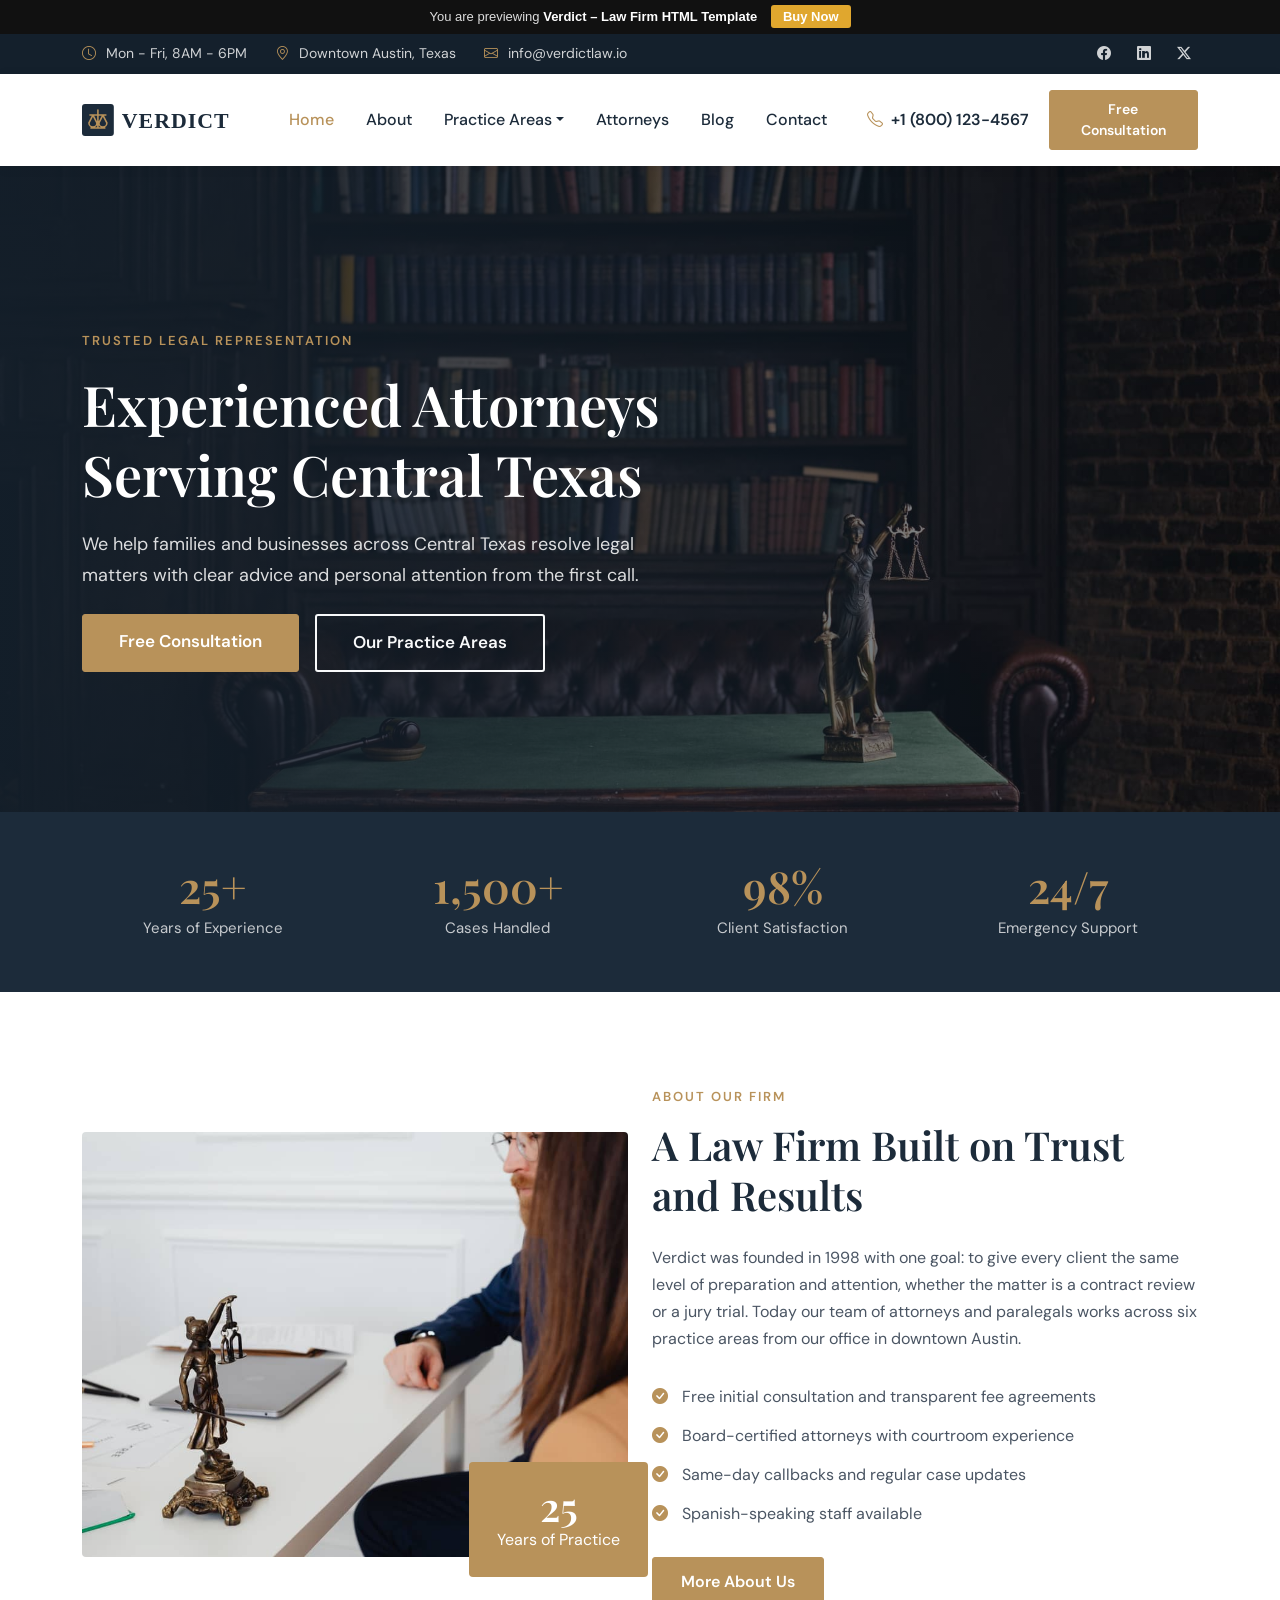
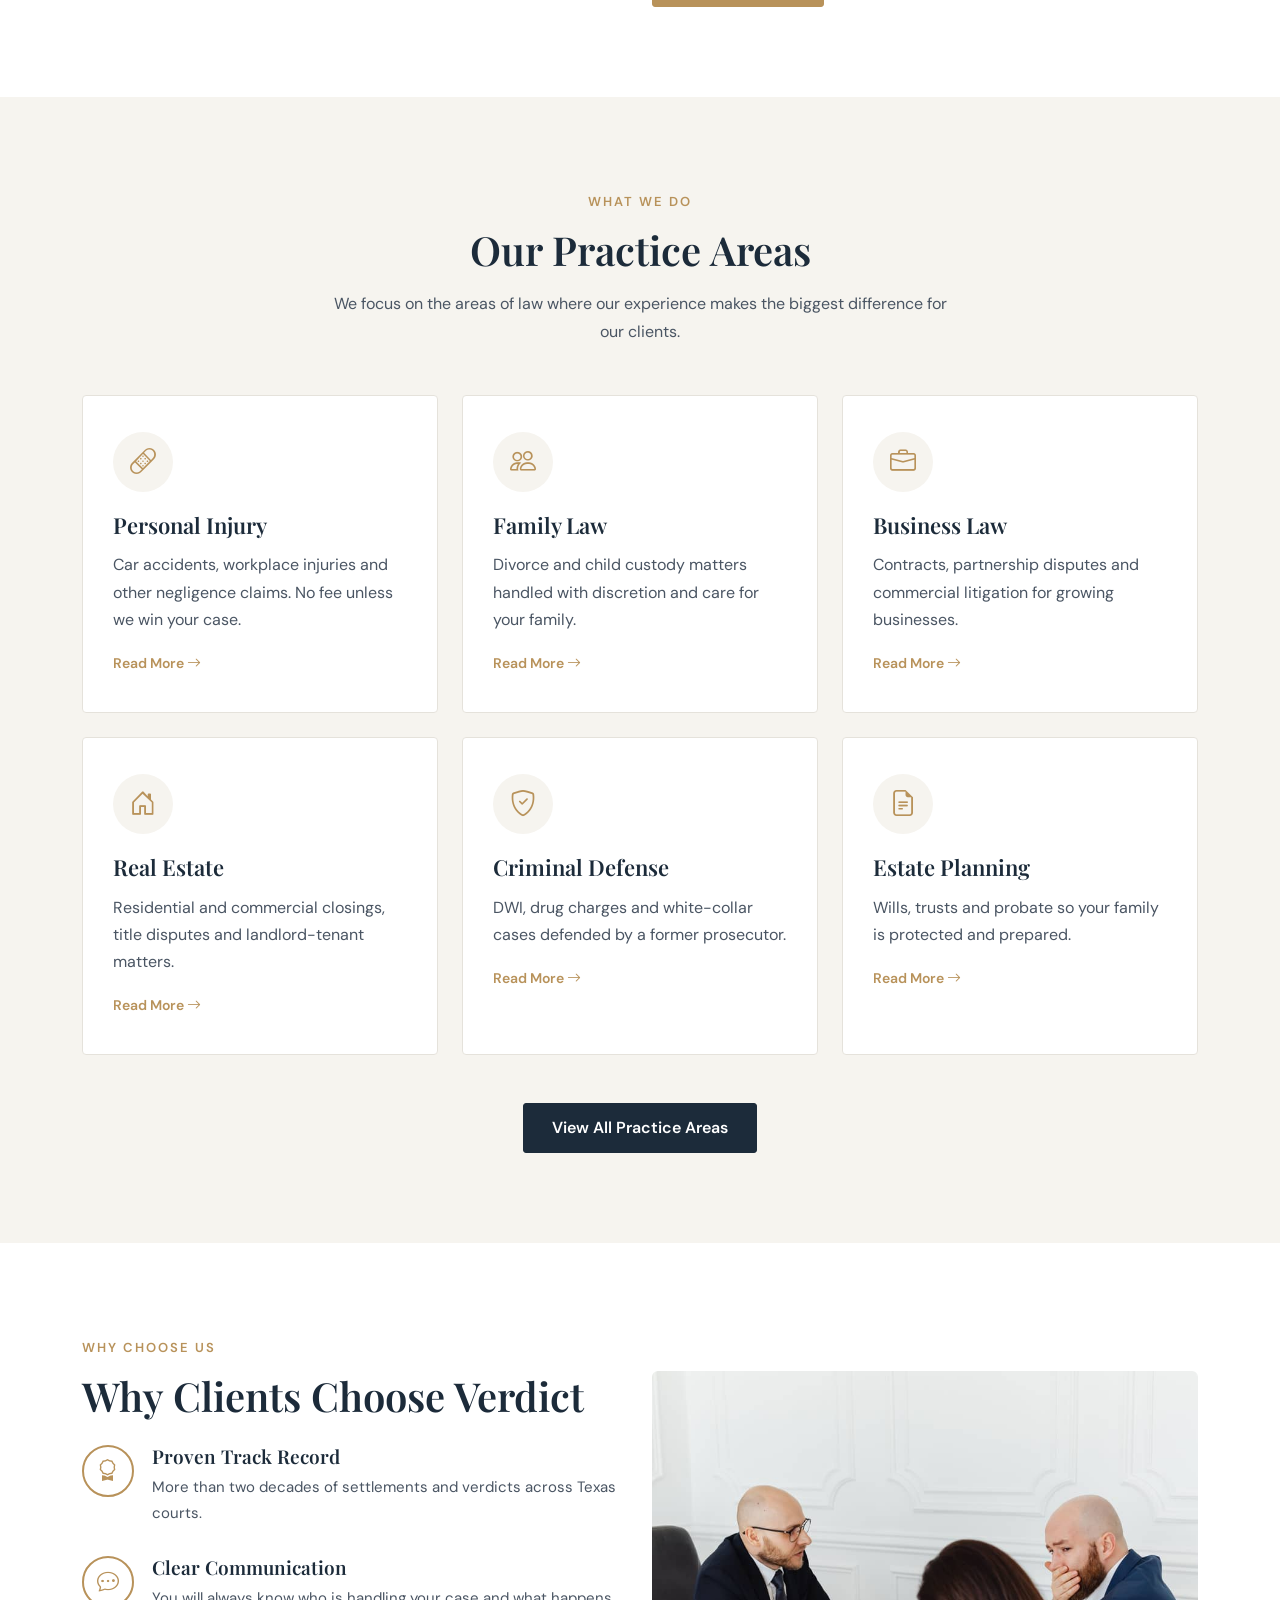
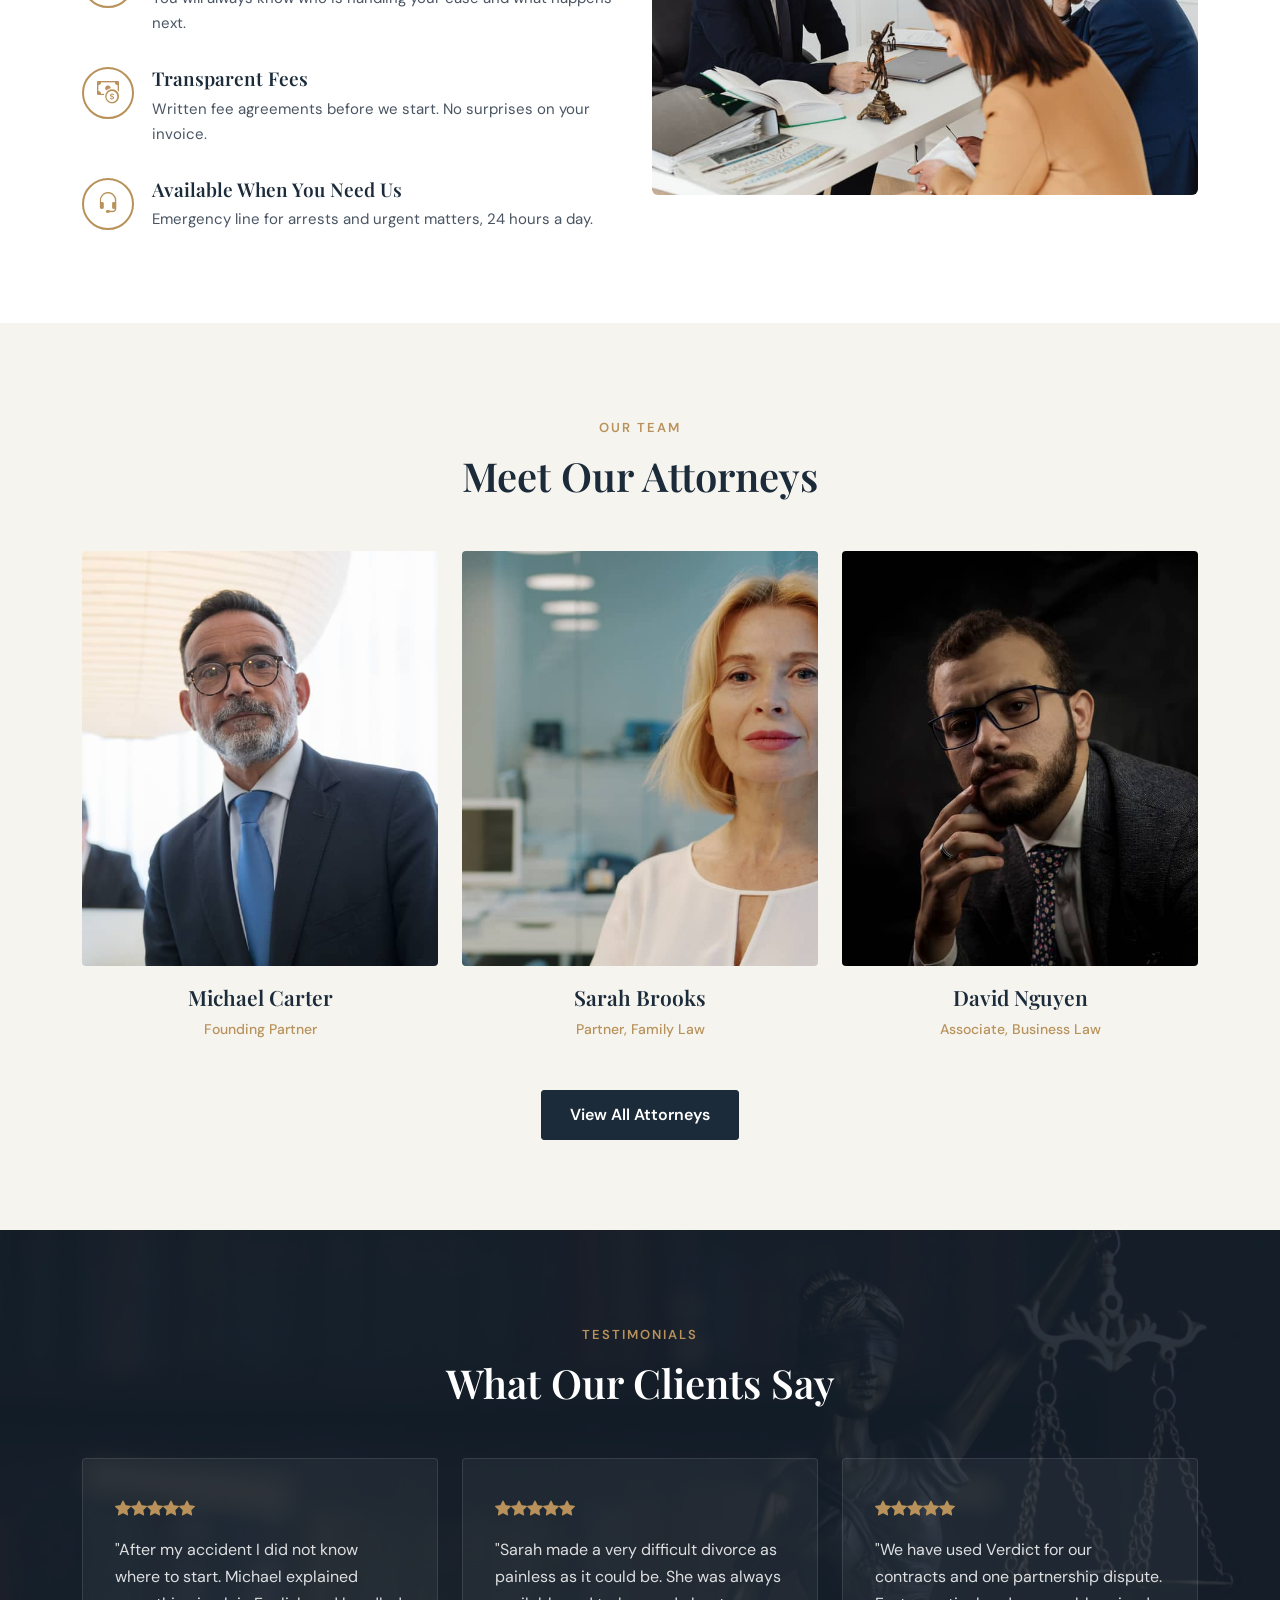
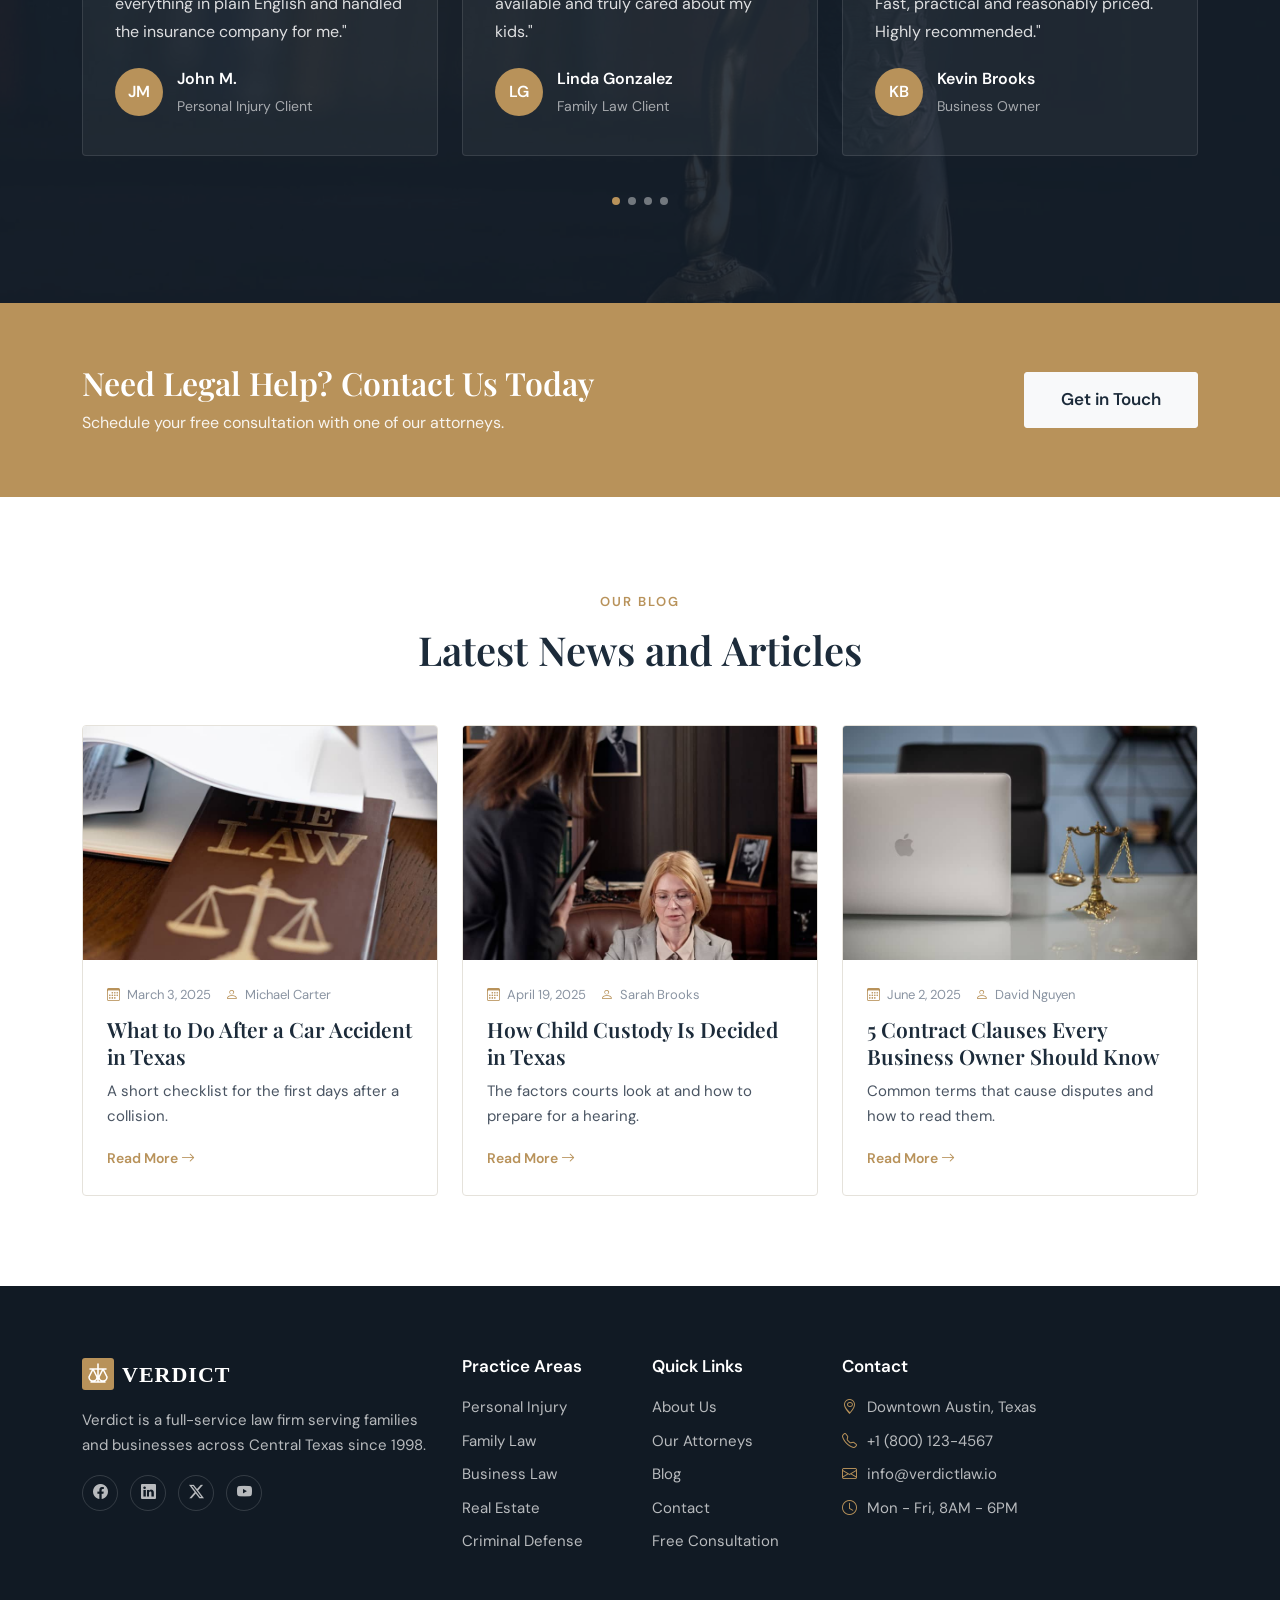
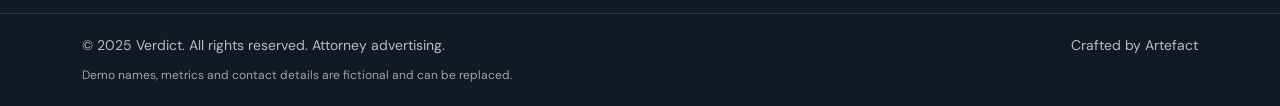
==== index.html @ 524113ae "vendor name in footer" ====
<!DOCTYPE html>
<html lang="en">
<head>
  <meta charset="utf-8">
  <meta name="viewport" content="width=device-width, initial-scale=1">
  <title>Verdict - Law Firm HTML Template</title>
  <meta name="description" content="Verdict is a responsive Bootstrap 5 HTML template for law firms, attorneys and legal consultants.">
  <meta name="author" content="Artefact">
  <meta property="og:title" content="Verdict - Law Firm HTML Template">
  <meta property="og:description" content="Verdict is a responsive Bootstrap 5 HTML template for law firms, attorneys and legal consultants.">
  <meta property="og:type" content="website">
  <meta property="og:image" content="assets/img/og-image.jpg">
  <link rel="icon" href="assets/img/favicon.png" type="image/png">
  <link rel="preload" as="image" href="assets/img/hero_pexels-photo-6077091.jpg">
  <!-- Vendor CSS -->
  <link rel="stylesheet" href="assets/vendors/bootstrap/css/bootstrap.min.css">
  <link rel="stylesheet" href="assets/vendors/bootstrap-icons/bootstrap-icons.min.css">
  <link rel="stylesheet" href="assets/vendors/aos/aos.css">
  <link rel="stylesheet" href="assets/vendors/swiper/swiper-bundle.min.css">

  <!-- Template CSS -->
  <link rel="stylesheet" href="assets/css/style.css">
  <link rel="stylesheet" href="./assets/css/preview-bar.css">
</head>
<body>
  <div class="template-preview-bar">You are previewing <strong>Verdict – Law Firm HTML Template</strong> <a href="https://www.codester.com/RelictTheme/" target="_blank" rel="noopener">Buy Now</a></div>


  <!-- ====== Top Bar ====== -->
  <div class="topbar d-none d-lg-block">
    <div class="container d-flex justify-content-between align-items-center">
      <ul class="list-inline mb-0 topbar-info">
        <li class="list-inline-item"><i class="bi bi-clock"></i> Mon - Fri, 8AM - 6PM</li>
        <li class="list-inline-item"><i class="bi bi-geo-alt"></i> Downtown Austin, Texas</li>
        <li class="list-inline-item"><a href="mailto:info@verdictlaw.io"><i class="bi bi-envelope"></i> info@verdictlaw.io</a></li>
      </ul>
      <ul class="list-inline mb-0 topbar-social">
        <li class="list-inline-item"><a href="https://facebook.com" target="_blank" rel="noopener" title="Facebook"><i class="bi bi-facebook"></i></a></li>
        <li class="list-inline-item"><a href="https://linkedin.com" target="_blank" rel="noopener" title="LinkedIn"><i class="bi bi-linkedin"></i></a></li>
        <li class="list-inline-item"><a href="https://twitter.com" target="_blank" rel="noopener" title="Twitter"><i class="bi bi-twitter-x"></i></a></li>
      </ul>
    </div>
  </div>

  <!-- ====== Header / Navbar ====== -->
  <header class="site-header sticky-top" id="header">
    <nav class="navbar navbar-expand-lg">
      <div class="container">
        <a class="navbar-brand" href="index.html">
          <img src="assets/img/logo.svg" alt="Verdict" width="176" height="36">
        </a>
        <button class="navbar-toggler" type="button" data-bs-toggle="collapse" data-bs-target="#mainNav" aria-controls="mainNav" aria-expanded="false" aria-label="Toggle navigation">
          <span class="navbar-toggler-icon"></span>
        </button>
        <div class="collapse navbar-collapse" id="mainNav">
          <ul class="navbar-nav ms-auto mb-2 mb-lg-0">
            <li class="nav-item"><a class="nav-link active" href="index.html">Home</a></li>
            <li class="nav-item"><a class="nav-link" href="about.html">About</a></li>
            <li class="nav-item dropdown">
              <a class="nav-link dropdown-toggle" href="practice-areas.html" role="button" data-bs-toggle="dropdown" aria-expanded="false">Practice Areas</a>
              <ul class="dropdown-menu">
                <li><a class="dropdown-item" href="practice-areas.html">All Practice Areas</a></li>
                <li><hr class="dropdown-divider"></li>
                <li><a class="dropdown-item" href="practice-single.html">Personal Injury</a></li>
                <li><a class="dropdown-item" href="practice-single.html">Family Law</a></li>
                <li><a class="dropdown-item" href="practice-single.html">Business Law</a></li>
                <li><a class="dropdown-item" href="practice-single.html">Real Estate</a></li>
                <li><a class="dropdown-item" href="practice-single.html">Criminal Defense</a></li>
                <li><a class="dropdown-item" href="practice-single.html">Estate Planning</a></li>
              </ul>
            </li>
            <li class="nav-item"><a class="nav-link" href="attorneys.html">Attorneys</a></li>
            <li class="nav-item"><a class="nav-link" href="blog.html">Blog</a></li>
            <li class="nav-item"><a class="nav-link" href="contact.html">Contact</a></li>
          </ul>
          <div class="header-cta ms-lg-4">
            <a href="tel:+18001234567" class="header-phone"><i class="bi bi-telephone"></i> +1 (800) 123-4567</a>
            <a href="contact.html" class="btn btn-primary btn-sm">Free Consultation</a>
          </div>
        </div>
      </div>
    </nav>
  </header>


  <!-- ====== Hero Section ====== -->
  <section class="hero">
    <img src="assets/img/hero_pexels-photo-6077091.jpg" alt="" class="hero-bg" width="1920" height="1080" fetchpriority="high">
    <div class="container">
      <div class="row">
        <div class="col-lg-8">
          <span class="subtitle">Trusted Legal Representation</span>
          <h1>Experienced Attorneys Serving Central Texas</h1>
          <p>We help families and businesses across Central Texas resolve legal matters with clear advice and personal attention from the first call.</p>
          <div class="d-flex flex-wrap gap-3 mt-4">
            <a href="contact.html" class="btn btn-primary btn-lg">Free Consultation</a>
            <a href="practice-areas.html" class="btn btn-outline-light btn-lg">Our Practice Areas</a>
          </div>
        </div>
      </div>
    </div>
  </section>

  <!-- ====== Stats Section ====== -->
  <section class="stats">
    <div class="container">
      <div class="row gy-4">
        <div class="col-6 col-md-3">
          <div class="stat-item">
            <div class="stat-number" data-counter="25" data-suffix="+">25+</div>
            <div class="stat-label">Years of Experience</div>
          </div>
        </div>
        <div class="col-6 col-md-3">
          <div class="stat-item">
            <div class="stat-number" data-counter="1500" data-suffix="+">1,500+</div>
            <div class="stat-label">Cases Handled</div>
          </div>
        </div>
        <div class="col-6 col-md-3">
          <div class="stat-item">
            <div class="stat-number" data-counter="98" data-suffix="%">98%</div>
            <div class="stat-label">Client Satisfaction</div>
          </div>
        </div>
        <div class="col-6 col-md-3">
          <div class="stat-item">
            <div class="stat-number">24/7</div>
            <div class="stat-label">Emergency Support</div>
          </div>
        </div>
      </div>
    </div>
  </section>

  <!-- ====== About Section ====== -->
  <section class="about">
    <div class="container">
      <div class="row align-items-center gy-5">
        <div class="col-lg-6" data-aos="fade-right">
          <div class="about-img">
            <img src="assets/img/about_pexels-photo-7876314.jpg" alt="Our office" width="900" height="700" loading="lazy">
            <div class="experience-box">
              <strong>25</strong>
              Years of Practice
            </div>
          </div>
        </div>
        <div class="col-lg-6" data-aos="fade-left">
          <div class="section-title text-start mb-4">
            <span class="subtitle">About Our Firm</span>
            <h2>A Law Firm Built on Trust and Results</h2>
          </div>
          <p>Verdict was founded in 1998 with one goal: to give every client the same level of preparation and attention, whether the matter is a contract review or a jury trial. Today our team of attorneys and paralegals works across six practice areas from our office in downtown Austin.</p>
          <ul class="about-list">
            <li>Free initial consultation and transparent fee agreements</li>
            <li>Board-certified attorneys with courtroom experience</li>
            <li>Same-day callbacks and regular case updates</li>
            <li>Spanish-speaking staff available</li>
          </ul>
          <a href="about.html" class="btn btn-primary">More About Us</a>
        </div>
      </div>
    </div>
  </section>

  <!-- ====== Practice Areas Section ====== -->
  <section class="practice-areas bg-light">
    <div class="container">
      <div class="section-title text-center" data-aos="fade-up">
        <span class="subtitle">What We Do</span>
        <h2>Our Practice Areas</h2>
        <p>We focus on the areas of law where our experience makes the biggest difference for our clients.</p>
      </div>
      <div class="row gy-4">
        <div class="col-lg-4 col-md-6" data-aos="fade-up">
          <div class="practice-card">
            <div class="icon"><i class="bi bi-bandaid"></i></div>
            <h3><a href="practice-single.html">Personal Injury</a></h3>
            <p>Car accidents, workplace injuries and other negligence claims. No fee unless we win your case.</p>
            <a href="practice-single.html" class="read-more">Read More <i class="bi bi-arrow-right"></i></a>
          </div>
        </div>
        <div class="col-lg-4 col-md-6" data-aos="fade-up" data-aos-delay="100">
          <div class="practice-card">
            <div class="icon"><i class="bi bi-people"></i></div>
            <h3><a href="practice-single.html">Family Law</a></h3>
            <p>Divorce and child custody matters handled with discretion and care for your family.</p>
            <a href="practice-single.html" class="read-more">Read More <i class="bi bi-arrow-right"></i></a>
          </div>
        </div>
        <div class="col-lg-4 col-md-6" data-aos="fade-up" data-aos-delay="200">
          <div class="practice-card">
            <div class="icon"><i class="bi bi-briefcase"></i></div>
            <h3><a href="practice-single.html">Business Law</a></h3>
            <p>Contracts, partnership disputes and commercial litigation for growing businesses.</p>
            <a href="practice-single.html" class="read-more">Read More <i class="bi bi-arrow-right"></i></a>
          </div>
        </div>
        <div class="col-lg-4 col-md-6" data-aos="fade-up">
          <div class="practice-card">
            <div class="icon"><i class="bi bi-house-door"></i></div>
            <h3><a href="practice-single.html">Real Estate</a></h3>
            <p>Residential and commercial closings, title disputes and landlord-tenant matters.</p>
            <a href="practice-single.html" class="read-more">Read More <i class="bi bi-arrow-right"></i></a>
          </div>
        </div>
        <div class="col-lg-4 col-md-6" data-aos="fade-up" data-aos-delay="100">
          <div class="practice-card">
            <div class="icon"><i class="bi bi-shield-check"></i></div>
            <h3><a href="practice-single.html">Criminal Defense</a></h3>
            <p>DWI, drug charges and white-collar cases defended by a former prosecutor.</p>
            <a href="practice-single.html" class="read-more">Read More <i class="bi bi-arrow-right"></i></a>
          </div>
        </div>
        <div class="col-lg-4 col-md-6" data-aos="fade-up" data-aos-delay="200">
          <div class="practice-card">
            <div class="icon"><i class="bi bi-file-earmark-text"></i></div>
            <h3><a href="practice-single.html">Estate Planning</a></h3>
            <p>Wills, trusts and probate so your family is protected and prepared.</p>
            <a href="practice-single.html" class="read-more">Read More <i class="bi bi-arrow-right"></i></a>
          </div>
        </div>
      </div>
      <div class="text-center mt-5">
        <a href="practice-areas.html" class="btn btn-dark">View All Practice Areas</a>
      </div>
    </div>
  </section>

  <!-- ====== Why Choose Us Section ====== -->
  <section class="why-us">
    <div class="container">
      <div class="row align-items-center gy-5">
        <div class="col-lg-6" data-aos="fade-right">
          <div class="section-title text-start mb-4">
            <span class="subtitle">Why Choose Us</span>
            <h2>Why Clients Choose Verdict</h2>
          </div>
          <div class="feature-item">
            <div class="icon"><i class="bi bi-award"></i></div>
            <div>
              <h3>Proven Track Record</h3>
              <p>More than two decades of settlements and verdicts across Texas courts.</p>
            </div>
          </div>
          <div class="feature-item">
            <div class="icon"><i class="bi bi-chat-dots"></i></div>
            <div>
              <h3>Clear Communication</h3>
              <p>You will always know who is handling your case and what happens next.</p>
            </div>
          </div>
          <div class="feature-item">
            <div class="icon"><i class="bi bi-cash-coin"></i></div>
            <div>
              <h3>Transparent Fees</h3>
              <p>Written fee agreements before we start. No surprises on your invoice.</p>
            </div>
          </div>
          <div class="feature-item mb-0">
            <div class="icon"><i class="bi bi-headset"></i></div>
            <div>
              <h3>Available When You Need Us</h3>
              <p>Emergency line for arrests and urgent matters, 24 hours a day.</p>
            </div>
          </div>
        </div>
        <div class="col-lg-6" data-aos="fade-left">
          <img src="assets/img/why-us_pexels-photo-7876150.jpg" alt="Meeting with a client" class="rounded" width="900" height="700" loading="lazy">
        </div>
      </div>
    </div>
  </section>

  <!-- ====== Attorneys Section ====== -->
  <section class="attorneys bg-light">
    <div class="container">
      <div class="section-title text-center" data-aos="fade-up">
        <span class="subtitle">Our Team</span>
        <h2>Meet Our Attorneys</h2>
      </div>
      <div class="row gy-4">
        <div class="col-lg-4 col-md-6" data-aos="fade-up">
          <div class="team-card">
            <div class="team-img">
              <a href="attorney-single.html"><img src="assets/img/team-1_pexels-photo-8428101.jpg" alt="Michael Carter" width="600" height="700" loading="lazy"></a>
              <div class="team-social">
                <a href="https://linkedin.com" target="_blank" rel="noopener" title="LinkedIn"><i class="bi bi-linkedin"></i></a>
                <a href="mailto:info@verdictlaw.io" title="Email"><i class="bi bi-envelope"></i></a>
              </div>
            </div>
            <h3><a href="attorney-single.html">Michael Carter</a></h3>
            <span>Founding Partner</span>
          </div>
        </div>
        <div class="col-lg-4 col-md-6" data-aos="fade-up" data-aos-delay="100">
          <div class="team-card">
            <div class="team-img">
              <a href="attorney-single.html"><img src="assets/img/team-2_pexels-photo-39204882.jpg" alt="Sarah Brooks" width="600" height="700" loading="lazy"></a>
              <div class="team-social">
                <a href="https://linkedin.com" target="_blank" rel="noopener" title="LinkedIn"><i class="bi bi-linkedin"></i></a>
                <a href="mailto:info@verdictlaw.io" title="Email"><i class="bi bi-envelope"></i></a>
              </div>
            </div>
            <h3><a href="attorney-single.html">Sarah Brooks</a></h3>
            <span>Partner, Family Law</span>
          </div>
        </div>
        <div class="col-lg-4 col-md-6" data-aos="fade-up" data-aos-delay="200">
          <div class="team-card">
            <div class="team-img">
              <a href="attorney-single.html"><img src="assets/img/team-3_pexels-photo-10657877.jpg" alt="David Nguyen" width="600" height="700" loading="lazy"></a>
              <div class="team-social">
                <a href="https://linkedin.com" target="_blank" rel="noopener" title="LinkedIn"><i class="bi bi-linkedin"></i></a>
                <a href="mailto:info@verdictlaw.io" title="Email"><i class="bi bi-envelope"></i></a>
              </div>
            </div>
            <h3><a href="attorney-single.html">David Nguyen</a></h3>
            <span>Associate, Business Law</span>
          </div>
        </div>
      </div>
      <div class="text-center mt-5">
        <a href="attorneys.html" class="btn btn-dark">View All Attorneys</a>
      </div>
    </div>
  </section>

  <!-- ====== Testimonials Section ====== -->
  <section class="testimonials">
    <div class="container">
      <div class="section-title text-center" data-aos="fade-up">
        <span class="subtitle">Testimonials</span>
        <h2>What Our Clients Say</h2>
      </div>
      <div class="swiper testimonials-slider" data-aos="fade-up">
        <div class="swiper-wrapper">
          <div class="swiper-slide">
            <div class="testimonial-item">
              <div class="stars"><i class="bi bi-star-fill"></i><i class="bi bi-star-fill"></i><i class="bi bi-star-fill"></i><i class="bi bi-star-fill"></i><i class="bi bi-star-fill"></i></div>
              <p>"After my accident I did not know where to start. Michael explained everything in plain English and handled the insurance company for me."</p>
              <div class="author">
                <div class="avatar">JM</div>
                <div><strong>John M.</strong><small>Personal Injury Client</small></div>
              </div>
            </div>
          </div>
          <div class="swiper-slide">
            <div class="testimonial-item">
              <div class="stars"><i class="bi bi-star-fill"></i><i class="bi bi-star-fill"></i><i class="bi bi-star-fill"></i><i class="bi bi-star-fill"></i><i class="bi bi-star-fill"></i></div>
              <p>"Sarah made a very difficult divorce as painless as it could be. She was always available and truly cared about my kids."</p>
              <div class="author">
                <div class="avatar">LG</div>
                <div><strong>Linda Gonzalez</strong><small>Family Law Client</small></div>
              </div>
            </div>
          </div>
          <div class="swiper-slide">
            <div class="testimonial-item">
              <div class="stars"><i class="bi bi-star-fill"></i><i class="bi bi-star-fill"></i><i class="bi bi-star-fill"></i><i class="bi bi-star-fill"></i><i class="bi bi-star-fill"></i></div>
              <p>"We have used Verdict for our contracts and one partnership dispute. Fast, practical and reasonably priced. Highly recommended."</p>
              <div class="author">
                <div class="avatar">KB</div>
                <div><strong>Kevin Brooks</strong><small>Business Owner</small></div>
              </div>
            </div>
          </div>
          <div class="swiper-slide">
            <div class="testimonial-item">
              <div class="stars"><i class="bi bi-star-fill"></i><i class="bi bi-star-fill"></i><i class="bi bi-star-fill"></i><i class="bi bi-star-fill"></i><i class="bi bi-star-fill"></i></div>
              <p>"Professional from start to finish. Our will and trust were done in two meetings and they answered all our questions."</p>
              <div class="author">
                <div class="avatar">RM</div>
                <div><strong>Robert and Mary Miller</strong><small>Estate Planning Clients</small></div>
              </div>
            </div>
          </div>
        </div>
        <div class="swiper-pagination"></div>
      </div>
    </div>
  </section>

  <!-- ====== CTA Section ====== -->
  <section class="cta">
    <div class="container">
      <div class="row align-items-center gy-3">
        <div class="col-lg-8" data-aos="fade-right">
          <h2>Need Legal Help? Contact Us Today</h2>
          <p>Schedule your free consultation with one of our attorneys.</p>
        </div>
        <div class="col-lg-4 text-lg-end" data-aos="fade-left">
          <a href="contact.html" class="btn btn-light btn-lg">Get in Touch</a>
        </div>
      </div>
    </div>
  </section>

  <!-- ====== Blog Section ====== -->
  <section class="blog">
    <div class="container">
      <div class="section-title text-center" data-aos="fade-up">
        <span class="subtitle">Our Blog</span>
        <h2>Latest News and Articles</h2>
      </div>
      <div class="row gy-4">
        <div class="col-lg-4 col-md-6" data-aos="fade-up">
          <div class="blog-card">
            <div class="blog-img"><a href="blog-single.html"><img src="assets/img/blog/post-1_pexels-photo-8731036.jpg" alt="Car accident checklist" width="800" height="530" loading="lazy"></a></div>
            <div class="blog-body">
              <div class="blog-meta"><span><i class="bi bi-calendar3"></i> March 3, 2025</span><span><i class="bi bi-person"></i> Michael Carter</span></div>
              <h3><a href="blog-single.html">What to Do After a Car Accident in Texas</a></h3>
              <p>A short checklist for the first days after a collision.</p>
              <a href="blog-single.html" class="read-more">Read More <i class="bi bi-arrow-right"></i></a>
            </div>
          </div>
        </div>
        <div class="col-lg-4 col-md-6" data-aos="fade-up" data-aos-delay="100">
          <div class="blog-card">
            <div class="blog-img"><a href="blog-single.html"><img src="assets/img/blog/post-2_pexels-photo-4427501.jpg" alt="Family law" width="800" height="530" loading="lazy"></a></div>
            <div class="blog-body">
              <div class="blog-meta"><span><i class="bi bi-calendar3"></i> April 19, 2025</span><span><i class="bi bi-person"></i> Sarah Brooks</span></div>
              <h3><a href="blog-single.html">How Child Custody Is Decided in Texas</a></h3>
              <p>The factors courts look at and how to prepare for a hearing.</p>
              <a href="blog-single.html" class="read-more">Read More <i class="bi bi-arrow-right"></i></a>
            </div>
          </div>
        </div>
        <div class="col-lg-4 col-md-6" data-aos="fade-up" data-aos-delay="200">
          <div class="blog-card">
            <div class="blog-img"><a href="blog-single.html"><img src="assets/img/blog/post-3_pexels-photo-6077665.jpg" alt="Business contract" width="800" height="530" loading="lazy"></a></div>
            <div class="blog-body">
              <div class="blog-meta"><span><i class="bi bi-calendar3"></i> June 2, 2025</span><span><i class="bi bi-person"></i> David Nguyen</span></div>
              <h3><a href="blog-single.html">5 Contract Clauses Every Business Owner Should Know</a></h3>
              <p>Common terms that cause disputes and how to read them.</p>
              <a href="blog-single.html" class="read-more">Read More <i class="bi bi-arrow-right"></i></a>
            </div>
          </div>
        </div>
      </div>
    </div>
  </section>


  <!-- ====== Footer ====== -->
  <footer class="site-footer">
    <div class="container">
      <div class="row gy-4">
        <div class="col-lg-4 col-md-6">
          <a href="index.html" class="footer-logo"><img src="assets/img/logo-white.svg" alt="Verdict" width="176" height="36"></a>
          <p class="mt-3">Verdict is a full-service law firm serving families and businesses across Central Texas since 1998.</p>
          <ul class="list-inline footer-social mb-0">
            <li class="list-inline-item"><a href="https://facebook.com" target="_blank" rel="noopener" title="Facebook"><i class="bi bi-facebook"></i></a></li>
            <li class="list-inline-item"><a href="https://linkedin.com" target="_blank" rel="noopener" title="LinkedIn"><i class="bi bi-linkedin"></i></a></li>
            <li class="list-inline-item"><a href="https://twitter.com" target="_blank" rel="noopener" title="Twitter"><i class="bi bi-twitter-x"></i></a></li>
            <li class="list-inline-item"><a href="https://youtube.com" target="_blank" rel="noopener" title="YouTube"><i class="bi bi-youtube"></i></a></li>
          </ul>
        </div>
        <div class="col-lg-2 col-md-6 col-6">
          <h4 class="footer-title">Practice Areas</h4>
          <ul class="footer-links">
            <li><a href="practice-single.html">Personal Injury</a></li>
            <li><a href="practice-single.html">Family Law</a></li>
            <li><a href="practice-single.html">Business Law</a></li>
            <li><a href="practice-single.html">Real Estate</a></li>
            <li><a href="practice-single.html">Criminal Defense</a></li>
          </ul>
        </div>
        <div class="col-lg-2 col-md-6 col-6">
          <h4 class="footer-title">Quick Links</h4>
          <ul class="footer-links">
            <li><a href="about.html">About Us</a></li>
            <li><a href="attorneys.html">Our Attorneys</a></li>
            <li><a href="blog.html">Blog</a></li>
            <li><a href="contact.html">Contact</a></li>
            <li><a href="contact.html">Free Consultation</a></li>
          </ul>
        </div>
        <div class="col-lg-4 col-md-6">
          <h4 class="footer-title">Contact</h4>
          <ul class="footer-contact">
            <li><i class="bi bi-geo-alt"></i> Downtown Austin, Texas</li>
            <li><i class="bi bi-telephone"></i> <a href="tel:+18001234567">+1 (800) 123-4567</a></li>
            <li><i class="bi bi-envelope"></i> <a href="mailto:info@verdictlaw.io">info@verdictlaw.io</a></li>
            <li><i class="bi bi-clock"></i> Mon - Fri, 8AM - 6PM</li>
          </ul>
        </div>
      </div>
    </div>
    <div class="footer-bottom">
      <div class="container d-flex flex-column flex-md-row justify-content-between align-items-center gap-2">
        <p class="mb-0">&copy; 2025 Verdict. All rights reserved. Attorney advertising.</p>
        <p class="mb-0">Crafted by <a href="https://www.codester.com/RelictTheme/" target="_blank" rel="noopener">Artefact</a></p>
      </div>
      <div class="container">
        <p class="footer-note mb-0">Demo names, metrics and contact details are fictional and can be replaced.</p>
      </div>
    </div>
  </footer>

  <!-- Back to top -->
  <a href="#" class="back-to-top" id="backToTop" title="Back to top"><i class="bi bi-arrow-up"></i></a>


  <!-- Vendor JS -->
  <script src="assets/vendors/bootstrap/js/bootstrap.bundle.min.js"></script>
  <script src="assets/vendors/aos/aos.js"></script>
  <script src="assets/vendors/swiper/swiper-bundle.min.js"></script>

  <!-- Template JS -->
  <script src="assets/js/main.js"></script>
</body>
</html>
---- assets/css/style.css ----
/*
  Template: Verdict - Law Firm HTML Template
  Author: Artefact
  Version: 1.0.0
*/

/* ====== Fonts ====== */
@font-face { font-family: "DM Sans"; font-style: normal; font-weight: 400; font-display: swap; src: url(../fonts/dm-sans-latin-400-normal.woff2) format("woff2"); }
@font-face { font-family: "DM Sans"; font-style: normal; font-weight: 500; font-display: swap; src: url(../fonts/dm-sans-latin-500-normal.woff2) format("woff2"); }
@font-face { font-family: "DM Sans"; font-style: normal; font-weight: 600 700; font-display: swap; src: url(../fonts/dm-sans-latin-600-normal.woff2) format("woff2"); }
@font-face { font-family: "Playfair Display"; font-style: normal; font-weight: 500; font-display: swap; src: url(../fonts/playfair-display-latin-500-normal.woff2) format("woff2"); }
@font-face { font-family: "Playfair Display"; font-style: italic; font-weight: 500; font-display: swap; src: url(../fonts/playfair-display-latin-500-italic.woff2) format("woff2"); }
@font-face { font-family: "Playfair Display"; font-style: normal; font-weight: 600 700; font-display: swap; src: url(../fonts/playfair-display-latin-600-normal.woff2) format("woff2"); }

/* ====== Variables ====== */
:root {
  --primary: #1c2b3a;
  --primary-dark: #14202c;
  --accent: #b8925a;
  --accent-dark: #a07d48;
  --light: #f6f4ef;
  --dark: #111a24;
  --text: #4a5563;
  --heading: #1c2b3a;
  --border: #e5e2db;
  --font-body: "DM Sans", sans-serif;
  --font-heading: "Playfair Display", serif;
}

/* ====== Base ====== */
body {
  font-family: var(--font-body);
  color: var(--text);
  font-size: 16px;
  line-height: 1.7;
  background: #fff;
  overflow-x: hidden;
}

h1, h2, h3, h4, h5, h6 {
  font-family: var(--font-heading);
  color: var(--heading);
  font-weight: 600;
  line-height: 1.25;
}

a {
  color: var(--primary);
  text-decoration: none;
  transition: color .3s;
}

a:hover {
  color: var(--accent);
}

img {
  max-width: 100%;
  height: auto;
}

section {
  padding: 90px 0;
}

.bg-light {
  background-color: var(--light) !important;
}

.section-title {
  margin-bottom: 50px;
}

.section-title .subtitle {
  display: inline-block;
  color: var(--accent);
  font-weight: 600;
  font-size: 13px;
  letter-spacing: 2px;
  text-transform: uppercase;
  margin-bottom: 12px;
}

.section-title h2 {
  font-size: 40px;
  margin-bottom: 15px;
}

.section-title p {
  max-width: 640px;
  margin: 0 auto;
}

.text-accent {
  color: var(--accent) !important;
}

/* ====== Buttons ====== */
.btn {
  font-weight: 600;
  padding: 12px 28px;
  border-radius: 3px;
  transition: all .3s;
}

.btn-primary {
  background: var(--accent);
  border-color: var(--accent);
  color: #fff;
}

.btn-primary:hover, .btn-primary:focus, .btn-primary:active {
  background: var(--accent-dark) !important;
  border-color: var(--accent-dark) !important;
  color: #fff;
}

.btn-outline-light:hover {
  color: var(--primary);
}

.btn-dark {
  background: var(--primary);
  border-color: var(--primary);
}

.btn-dark:hover {
  background: var(--primary-dark);
  border-color: var(--primary-dark);
}

.btn-sm {
  padding: 8px 18px;
  font-size: 14px;
}

.btn-lg {
  padding: 14px 36px;
  font-size: 17px;
}

/* ====== Top Bar ====== */
.topbar {
  background: var(--primary-dark);
  color: rgba(255, 255, 255, .8);
  font-size: 14px;
  padding: 8px 0;
}

.topbar a {
  color: rgba(255, 255, 255, .8);
}

.topbar a:hover {
  color: var(--accent);
}

.topbar-info .list-inline-item {
  margin-right: 24px;
}

.topbar-info i, .footer-contact i {
  color: var(--accent);
  margin-right: 6px;
}

.topbar-social a {
  display: inline-block;
  width: 28px;
  text-align: center;
}

/* ====== Header ====== */
.site-header {
  background: #fff;
  box-shadow: 0 2px 12px rgba(0, 0, 0, .06);
  transition: box-shadow .3s;
}

.site-header .navbar {
  padding: 16px 0;
}

.site-header.scrolled .navbar {
  padding: 10px 0;
}

.navbar-brand img {
  height: 36px;
  width: auto;
}

.navbar-nav .nav-link {
  color: var(--heading);
  font-weight: 500;
  padding: 8px 16px !important;
}

.navbar-nav .nav-link:hover, .navbar-nav .nav-link.active {
  color: var(--accent);
}

.dropdown-menu {
  border: 0;
  border-radius: 3px;
  box-shadow: 0 10px 30px rgba(0, 0, 0, .1);
  padding: 8px 0;
  margin-top: 0;
}

.dropdown-item {
  padding: 8px 20px;
  font-size: 15px;
}

.dropdown-item:hover {
  background: var(--light);
  color: var(--accent);
}

.header-cta {
  display: flex;
  align-items: center;
  gap: 20px;
}

.header-phone {
  font-weight: 600;
  color: var(--heading);
  white-space: nowrap;
}

.header-phone i {
  color: var(--accent);
  margin-right: 4px;
}

.navbar-toggler {
  border: 0;
  padding: 4px 8px;
}

.navbar-toggler:focus {
  box-shadow: none;
}

@media (max-width: 991px) {
  .navbar-collapse {
    padding: 16px 0 8px;
  }
  .header-cta {
    padding: 12px 16px 8px;
    flex-wrap: wrap;
  }
}

/* ====== Hero Section ====== */
.hero {
  position: relative;
  padding: 160px 0 140px;
  background: var(--primary-dark);
  color: #fff;
  overflow: hidden;
}

.hero .hero-bg {
  position: absolute;
  inset: 0;
  width: 100%;
  height: 100%;
  object-fit: cover;
}

.hero:before {
  content: "";
  position: absolute;
  inset: 0;
  z-index: 1;
  background: linear-gradient(90deg, rgba(20, 32, 44, .92) 0%, rgba(20, 32, 44, .65) 60%, rgba(20, 32, 44, .3) 100%);
}

.hero .container {
  position: relative;
  z-index: 1;
}

.hero .subtitle {
  color: var(--accent);
  letter-spacing: 2px;
  text-transform: uppercase;
  font-size: 13px;
  font-weight: 600;
}

.hero h1 {
  color: #fff;
  font-size: 56px;
  margin: 16px 0 20px;
}

.hero p {
  font-size: 18px;
  color: rgba(255, 255, 255, .85);
  max-width: 560px;
}

.hero .btn-outline-light {
  border-width: 2px;
}

/* leftover from the video version of the hero, keep for now */
.hero-overlay-dark {
  background: rgba(17, 26, 36, .8);
}

@media (max-width: 767px) {
  .hero {
    padding: 100px 0 80px;
  }
  .hero h1 {
    font-size: 38px;
  }
}

/* ====== Page Title ====== */
.page-title {
  position: relative;
  padding: 90px 0;
  background: var(--primary-dark) url(../img/page-title_pexels-photo-5669602.jpg) center/cover no-repeat;
  color: #fff;
}

.page-title:before {
  content: "";
  position: absolute;
  inset: 0;
  background: rgba(20, 32, 44, .82);
}

.page-title .container {
  position: relative;
  z-index: 1;
}

.page-title h1 {
  color: #fff;
  font-size: 44px;
  margin-bottom: 10px;
}

.page-title .breadcrumb {
  margin: 0;
  justify-content: center;
}

.page-title .breadcrumb-item, .page-title .breadcrumb-item a {
  color: rgba(255, 255, 255, .7);
}

.page-title .breadcrumb-item.active {
  color: var(--accent);
}

.page-title .breadcrumb-item + .breadcrumb-item::before {
  color: rgba(255, 255, 255, .5);
}

/* ====== Stats / Counters ====== */
.stats {
  background: var(--primary);
  padding: 50px 0;
}

.stat-item {
  text-align: center;
  color: #fff;
}

.stat-number {
  font-family: var(--font-heading);
  font-size: 44px;
  font-weight: 600;
  color: var(--accent);
  line-height: 1.1;
}

.stat-label {
  font-size: 15px;
  color: rgba(255, 255, 255, .75);
  margin-top: 6px;
}

/* ====== About Section ====== */
.about-img {
  position: relative;
}

.about-img img {
  border-radius: 4px;
}

.about-img .experience-box {
  position: absolute;
  right: -20px;
  bottom: -20px;
  background: var(--accent);
  color: #fff;
  padding: 24px 28px;
  border-radius: 4px;
  text-align: center;
}

.about-img .experience-box strong {
  display: block;
  font-family: var(--font-heading);
  font-size: 40px;
  line-height: 1;
}

.about-list {
  list-style: none;
  padding: 0;
  margin: 24px 0;
}

.about-list li {
  padding: 6px 0 6px 30px;
  position: relative;
}

.about-list li:before {
  content: "\F26A";
  font-family: "bootstrap-icons";
  position: absolute;
  left: 0;
  color: var(--accent);
}

@media (max-width: 991px) {
  .about-img .experience-box {
    right: 10px;
    bottom: 10px;
  }
}

/* ====== Practice Areas ====== */
.practice-card {
  background: #fff;
  border: 1px solid var(--border);
  padding: 36px 30px;
  border-radius: 4px;
  height: 100%;
  transition: all .3s;
}

.practice-card:hover {
  border-color: var(--accent);
  box-shadow: 0 15px 35px rgba(0, 0, 0, .08);
  transform: translateY(-4px);
}

.practice-card .icon {
  width: 60px;
  height: 60px;
  display: flex;
  align-items: center;
  justify-content: center;
  background: var(--light);
  border-radius: 50%;
  color: var(--accent);
  font-size: 26px;
  margin-bottom: 20px;
}

.practice-card h3 {
  font-size: 22px;
  margin-bottom: 12px;
}

.practice-card h3 a {
  color: var(--heading);
}

.practice-card h3 a:hover {
  color: var(--accent);
}

.practice-card .read-more {
  font-weight: 600;
  font-size: 14px;
  color: var(--accent);
}

.practice-card .read-more i {
  transition: transform .3s;
}

.practice-card .read-more:hover i {
  transform: translateX(4px);
}

/* ====== Features / Why Choose Us ====== */
.feature-item {
  display: flex;
  gap: 18px;
  margin-bottom: 30px;
}

.feature-item .icon {
  flex: 0 0 52px;
  width: 52px;
  height: 52px;
  border: 2px solid var(--accent);
  border-radius: 50%;
  display: flex;
  align-items: center;
  justify-content: center;
  color: var(--accent);
  font-size: 22px;
}

.feature-item h3 {
  font-size: 19px;
  margin-bottom: 6px;
}

.feature-item p {
  margin: 0;
  font-size: 15px;
}

/* ====== Attorneys / Team ====== */
.team-card {
  text-align: center;
}

.team-card .team-img {
  position: relative;
  overflow: hidden;
  border-radius: 4px;
  margin-bottom: 18px;
}

.team-card .team-img img {
  width: 100%;
  transition: transform .5s;
}

.team-card:hover .team-img img {
  transform: scale(1.05);
}

.team-card .team-social {
  position: absolute;
  left: 0;
  right: 0;
  bottom: -50px;
  background: rgba(28, 43, 58, .9);
  padding: 10px;
  transition: bottom .3s;
}

.team-card:hover .team-social {
  bottom: 0;
}

.team-card .team-social a {
  color: #fff;
  margin: 0 8px;
  font-size: 16px;
}

.team-card .team-social a:hover {
  color: var(--accent);
}

.team-card h3 {
  font-size: 21px;
  margin-bottom: 4px;
}

.team-card h3 a {
  color: var(--heading);
}

.team-card span {
  color: var(--accent);
  font-size: 14px;
  font-weight: 500;
}

/* ====== Testimonials ====== */
.testimonials {
  background: var(--primary-dark) url(../img/testimonials-bg_pexels-photo-6077123.jpg) center/cover no-repeat;
  position: relative;
  color: #fff;
}

.testimonials:before {
  content: "";
  position: absolute;
  inset: 0;
  background: rgba(20, 32, 44, .9);
}

.testimonials .container {
  position: relative;
  z-index: 1;
}

.testimonials .section-title h2 {
  color: #fff;
}

.testimonial-item {
  background: rgba(255, 255, 255, .05);
  border: 1px solid rgba(255, 255, 255, .1);
  padding: 36px 32px;
  border-radius: 4px;
  height: 100%;
}

.testimonial-item .stars {
  color: var(--accent);
  margin-bottom: 14px;
}

.testimonial-item p {
  font-size: 16px;
  color: rgba(255, 255, 255, .85);
  margin-bottom: 20px;
}

.testimonial-item .author {
  display: flex;
  align-items: center;
  gap: 14px;
}

.testimonial-item .avatar {
  width: 48px;
  height: 48px;
  border-radius: 50%;
  background: var(--accent);
  color: #fff;
  display: flex;
  align-items: center;
  justify-content: center;
  font-weight: 600;
}

.testimonial-item .author strong {
  display: block;
  color: #fff;
}

.testimonial-item .author small {
  color: rgba(255, 255, 255, .6);
}

.testimonials .swiper-pagination {
  position: static;
  margin-top: 30px;
}

.testimonials .swiper-pagination-bullet {
  background: #fff;
  opacity: .4;
}

.testimonials .swiper-pagination-bullet-active {
  background: var(--accent);
  opacity: 1;
}

/* ====== CTA Section ====== */
.cta {
  background: var(--accent);
  padding: 60px 0;
  color: #fff;
}

.cta h2 {
  color: #fff;
  font-size: 32px;
  margin-bottom: 6px;
}

.cta p {
  margin: 0;
  color: rgba(255, 255, 255, .9);
}

.cta .btn-light {
  color: var(--primary);
  font-weight: 600;
}

/* ====== Blog ====== */
.blog-card {
  background: #fff;
  border: 1px solid var(--border);
  border-radius: 4px;
  overflow: hidden;
  height: 100%;
  transition: box-shadow .3s;
}

.blog-card:hover {
  box-shadow: 0 15px 35px rgba(0, 0, 0, .08);
}

.blog-card .blog-img {
  overflow: hidden;
}

.blog-card .blog-img img {
  width: 100%;
  transition: transform .5s;
}

.blog-card:hover .blog-img img {
  transform: scale(1.05);
}

.blog-card .blog-body {
  padding: 24px;
}

.blog-card .blog-meta {
  font-size: 13px;
  color: #8a94a2;
  margin-bottom: 10px;
}

.blog-card .blog-meta i {
  color: var(--accent);
  margin-right: 4px;
}

.blog-card .blog-meta span + span {
  margin-left: 14px;
}

.blog-card h3 {
  font-size: 21px;
  margin-bottom: 10px;
}

.blog-card h3 a {
  color: var(--heading);
}

.blog-card h3 a:hover {
  color: var(--accent);
}

.blog-card p {
  font-size: 15px;
  margin-bottom: 14px;
}

.blog-card .read-more {
  font-weight: 600;
  font-size: 14px;
  color: var(--accent);
}

/* Blog single */
.blog-content img {
  border-radius: 4px;
  margin-bottom: 30px;
}

.blog-content h2 {
  font-size: 28px;
  margin: 30px 0 14px;
}

.blog-content blockquote {
  border-left: 3px solid var(--accent);
  padding: 10px 24px;
  margin: 24px 0;
  font-family: var(--font-heading);
  font-size: 20px;
  color: var(--heading);
}

.blog-tags a {
  display: inline-block;
  font-size: 13px;
  padding: 4px 12px;
  border: 1px solid var(--border);
  border-radius: 3px;
  margin: 0 6px 6px 0;
  color: var(--text);
}

.blog-tags a:hover {
  border-color: var(--accent);
  color: var(--accent);
}

/* Sidebar */
.sidebar .widget {
  background: var(--light);
  padding: 28px;
  border-radius: 4px;
  margin-bottom: 30px;
}

.sidebar .widget-title {
  font-size: 20px;
  margin-bottom: 18px;
  padding-bottom: 12px;
  border-bottom: 2px solid var(--accent);
  display: inline-block;
}

.sidebar .widget ul {
  list-style: none;
  padding: 0;
  margin: 0;
}

.sidebar .widget ul li {
  padding: 8px 0;
  border-bottom: 1px solid var(--border);
}

.sidebar .widget ul li:last-child {
  border-bottom: 0;
}

.sidebar .widget ul li a {
  color: var(--text);
}

.sidebar .widget ul li a:hover {
  color: var(--accent);
}

.sidebar .widget ul li a i {
  color: var(--accent);
  font-size: 12px;
  margin-right: 6px;
}

.sidebar .search-form .form-control {
  border-radius: 3px 0 0 3px;
}

.sidebar .search-form .btn {
  border-radius: 0 3px 3px 0;
}

.sidebar .recent-post {
  display: flex;
  gap: 14px;
  padding: 10px 0;
  border-bottom: 1px solid var(--border);
}

.sidebar .recent-post:last-child {
  border-bottom: 0;
}

.sidebar .recent-post img {
  width: 70px;
  height: 70px;
  object-fit: cover;
  border-radius: 3px;
  flex: 0 0 70px;
}

.sidebar .recent-post h6 {
  font-family: var(--font-body);
  font-size: 15px;
  margin-bottom: 2px;
}

.sidebar .recent-post h6 a {
  color: var(--heading);
}

.sidebar .recent-post small {
  color: #8a94a2;
}

.sidebar .widget-cta {
  background: var(--primary);
  color: #fff;
  text-align: center;
}

.sidebar .widget-cta h3 {
  color: #fff;
  font-size: 22px;
}

.sidebar .widget-cta .phone {
  display: block;
  color: var(--accent);
  font-size: 22px;
  font-weight: 600;
  margin: 10px 0 16px;
}

/* Pagination */
.pagination .page-link {
  color: var(--heading);
  border-color: var(--border);
  padding: 10px 16px;
}

.pagination .page-item.active .page-link {
  background: var(--accent);
  border-color: var(--accent);
}

.pagination .page-link:hover {
  color: var(--accent);
  background: var(--light);
}

/* ====== Attorney Single ====== */
.attorney-profile img {
  border-radius: 4px;
}

.attorney-profile .position {
  color: var(--accent);
  font-weight: 600;
  margin-bottom: 20px;
}

.attorney-info {
  list-style: none;
  padding: 0;
  margin: 24px 0;
}

.attorney-info li {
  padding: 10px 0;
  border-bottom: 1px solid var(--border);
}

.attorney-info li strong {
  color: var(--heading);
  display: inline-block;
  min-width: 130px;
}

.attorney-social a {
  display: inline-flex;
  width: 40px;
  height: 40px;
  align-items: center;
  justify-content: center;
  border: 1px solid var(--border);
  border-radius: 50%;
  color: var(--heading);
  margin-right: 6px;
}

.attorney-social a:hover {
  background: var(--accent);
  border-color: var(--accent);
  color: #fff;
}

/* ====== Practice Single ====== */
.practice-content h2 {
  font-size: 30px;
  margin-bottom: 16px;
}

.practice-content h3 {
  font-size: 22px;
  margin: 28px 0 12px;
}

.practice-list {
  list-style: none;
  padding: 0;
}

.practice-list li {
  padding: 6px 0 6px 28px;
  position: relative;
}

.practice-list li:before {
  content: "\F272";
  font-family: "bootstrap-icons";
  position: absolute;
  left: 0;
  color: var(--accent);
}

.practice-nav {
  list-style: none;
  padding: 0;
  margin: 0;
}

.practice-nav li a {
  display: block;
  padding: 12px 16px;
  background: #fff;
  border: 1px solid var(--border);
  margin-bottom: 8px;
  border-radius: 3px;
  color: var(--heading);
  font-weight: 500;
}

.practice-nav li a:hover, .practice-nav li a.active {
  background: var(--accent);
  border-color: var(--accent);
  color: #fff;
}

/* ====== FAQ ====== */
.accordion-item {
  border: 1px solid var(--border);
  margin-bottom: 12px;
  border-radius: 4px !important;
}

.accordion-button {
  font-weight: 600;
  color: var(--heading);
  font-size: 17px;
  padding: 18px 22px;
}

.accordion-button:not(.collapsed) {
  background: var(--light);
  color: var(--accent);
  box-shadow: none;
}

.accordion-button:focus {
  box-shadow: none;
  border-color: var(--border);
}

.accordion-body {
  padding: 4px 22px 20px;
  font-size: 15px;
}

/* ====== Contact ====== */
.contact-info-box {
  background: var(--light);
  padding: 30px;
  border-radius: 4px;
  text-align: center;
  height: 100%;
}

.contact-info-box i {
  font-size: 30px;
  color: var(--accent);
  margin-bottom: 12px;
  display: block;
}

.contact-info-box h4 {
  font-size: 19px;
  margin-bottom: 6px;
}

.contact-info-box p {
  margin: 0;
  font-size: 15px;
}

.contact-form .form-control, .contact-form .form-select {
  padding: 12px 16px;
  border-radius: 3px;
  border-color: var(--border);
  font-size: 15px;
}

.contact-form .form-control:focus, .contact-form .form-select:focus {
  border-color: var(--accent);
  box-shadow: 0 0 0 3px rgba(184, 146, 90, .15);
}

.map-box iframe, .map-box img {
  width: 100%;
  border-radius: 4px;
  display: block;
}

.form-message {
  display: none;
  margin-top: 12px;
}

/* ====== Footer ====== */
.site-footer {
  background: var(--dark);
  color: rgba(255, 255, 255, .7);
  padding: 70px 0 0;
  font-size: 15px;
}

.site-footer a {
  color: rgba(255, 255, 255, .7);
}

.site-footer a:hover {
  color: var(--accent);
}

.footer-title {
  color: #fff;
  font-family: var(--font-body);
  font-size: 17px;
  font-weight: 600;
  margin-bottom: 18px;
}

.footer-links, .footer-contact {
  list-style: none;
  padding: 0;
  margin: 0;
}

.footer-links li, .footer-contact li {
  margin-bottom: 8px;
}

.footer-social a {
  display: inline-flex;
  width: 36px;
  height: 36px;
  align-items: center;
  justify-content: center;
  border: 1px solid rgba(255, 255, 255, .15);
  border-radius: 50%;
}

.footer-social a:hover {
  background: var(--accent);
  border-color: var(--accent);
  color: #fff;
}

.footer-bottom {
  border-top: 1px solid rgba(255, 255, 255, .1);
  margin-top: 50px;
  padding: 20px 0;
  font-size: 14px;
}

.footer-note {
  font-size: 12px;
  color: rgba(255, 255, 255, .6);
  margin-top: 8px;
}

/* ====== Back to Top ====== */
.back-to-top {
  position: fixed;
  right: 24px;
  bottom: 24px;
  width: 44px;
  height: 44px;
  background: var(--accent);
  color: #fff;
  border-radius: 50%;
  display: flex;
  align-items: center;
  justify-content: center;
  opacity: 0;
  visibility: hidden;
  transition: all .3s;
  z-index: 99;
}

.back-to-top.show {
  opacity: 1;
  visibility: visible;
}

.back-to-top:hover {
  background: var(--primary);
  color: #fff;
}

/* ====== 404 ====== */
.error-page {
  padding: 120px 0;
  text-align: center;
}

.error-page h1 {
  font-size: 120px;
  color: var(--accent);
  line-height: 1;
}

.error-page h2 {
  font-size: 32px;
  margin-bottom: 14px;
}

/* ====== Responsive ====== */
@media (max-width: 991px) {
  section {
    padding: 70px 0;
  }
  .section-title h2 {
    font-size: 34px;
  }
  .page-title h1 {
    font-size: 36px;
  }
}

@media (max-width: 575px) {
  section {
    padding: 60px 0;
  }
  .section-title h2 {
    font-size: 28px;
  }
  .stat-number {
    font-size: 36px;
  }
  .error-page h1 {
    font-size: 90px;
  }
}
---- assets/css/preview-bar.css ----
.template-preview-bar{position:sticky;top:0;z-index:2000;background:#111;color:#ddd;font:13px/1.4 Arial,sans-serif;text-align:center;padding:8px 12px}
.template-preview-bar strong{color:#fff}
.template-preview-bar a{color:#fff;background:#e0a72e;padding:4px 12px;border-radius:3px;margin-left:10px;text-decoration:none;font-weight:bold}
.template-preview-bar a:hover{background:#c8931f}
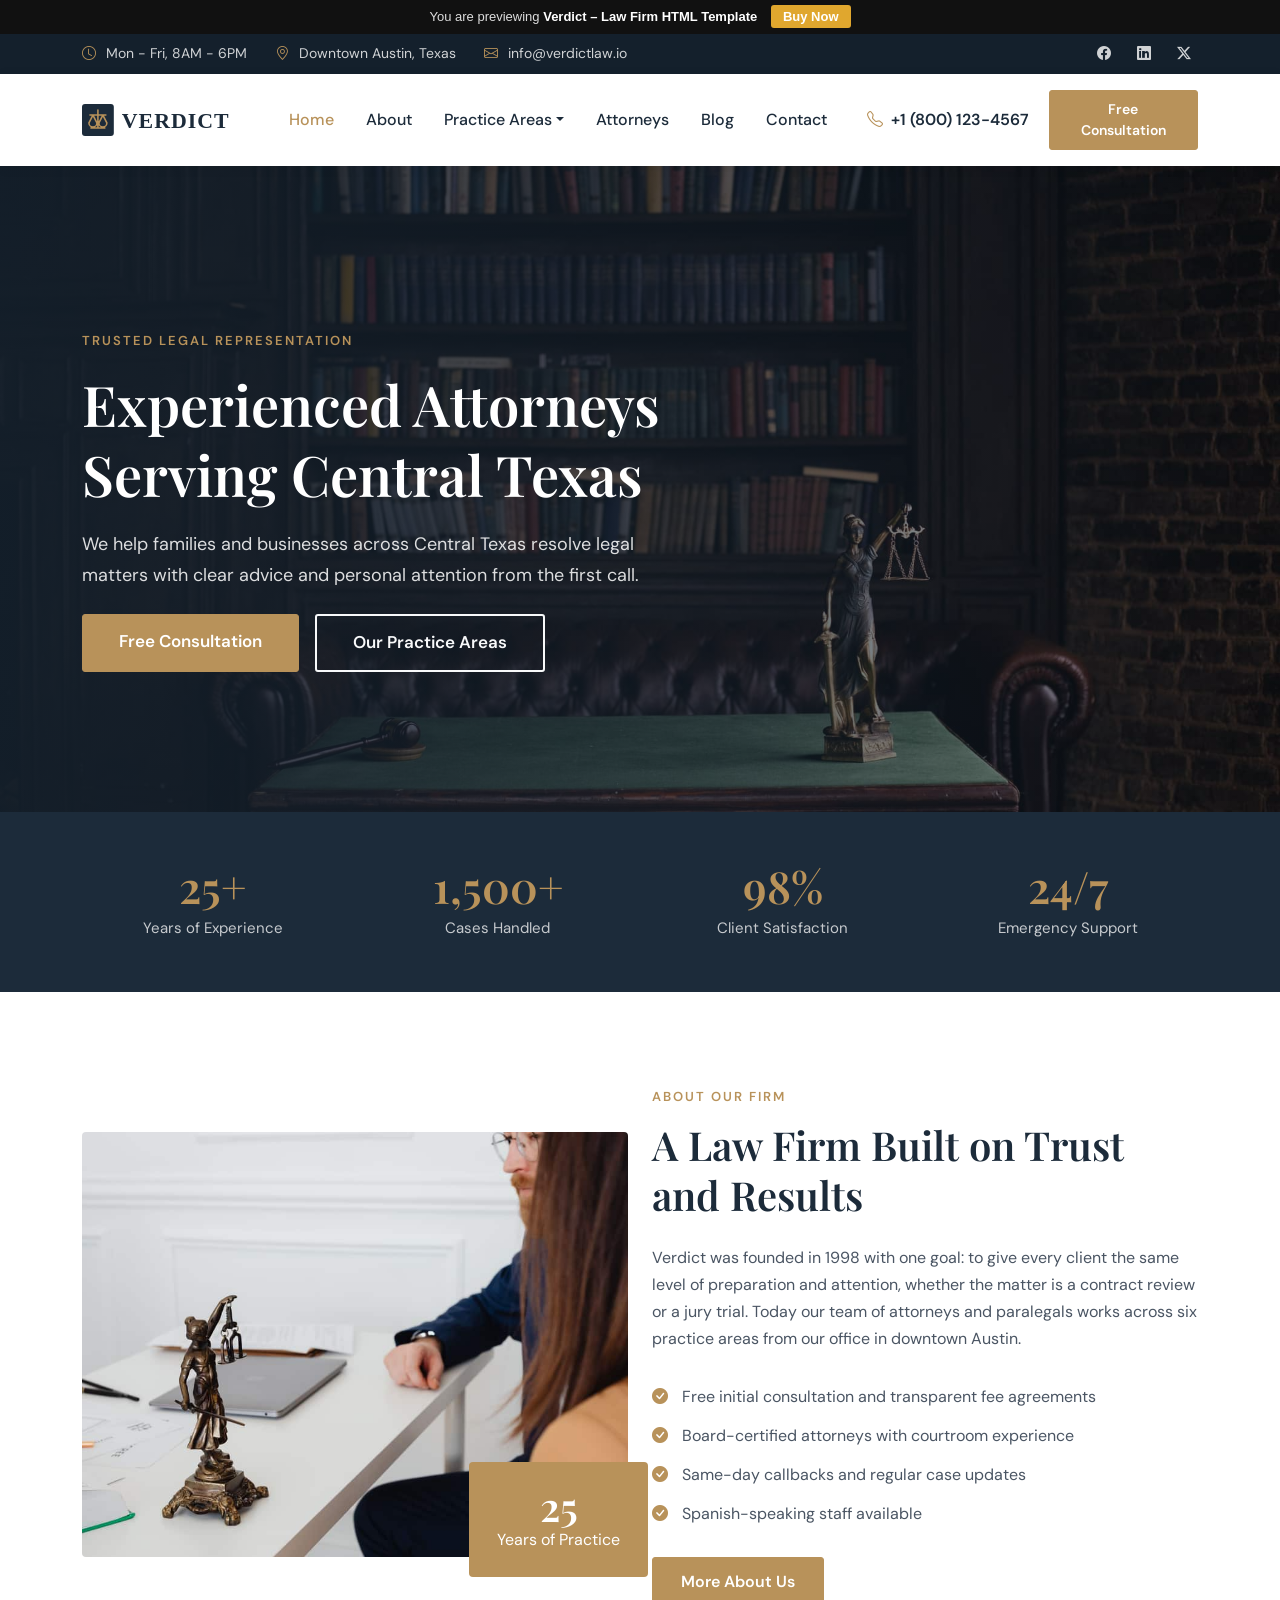
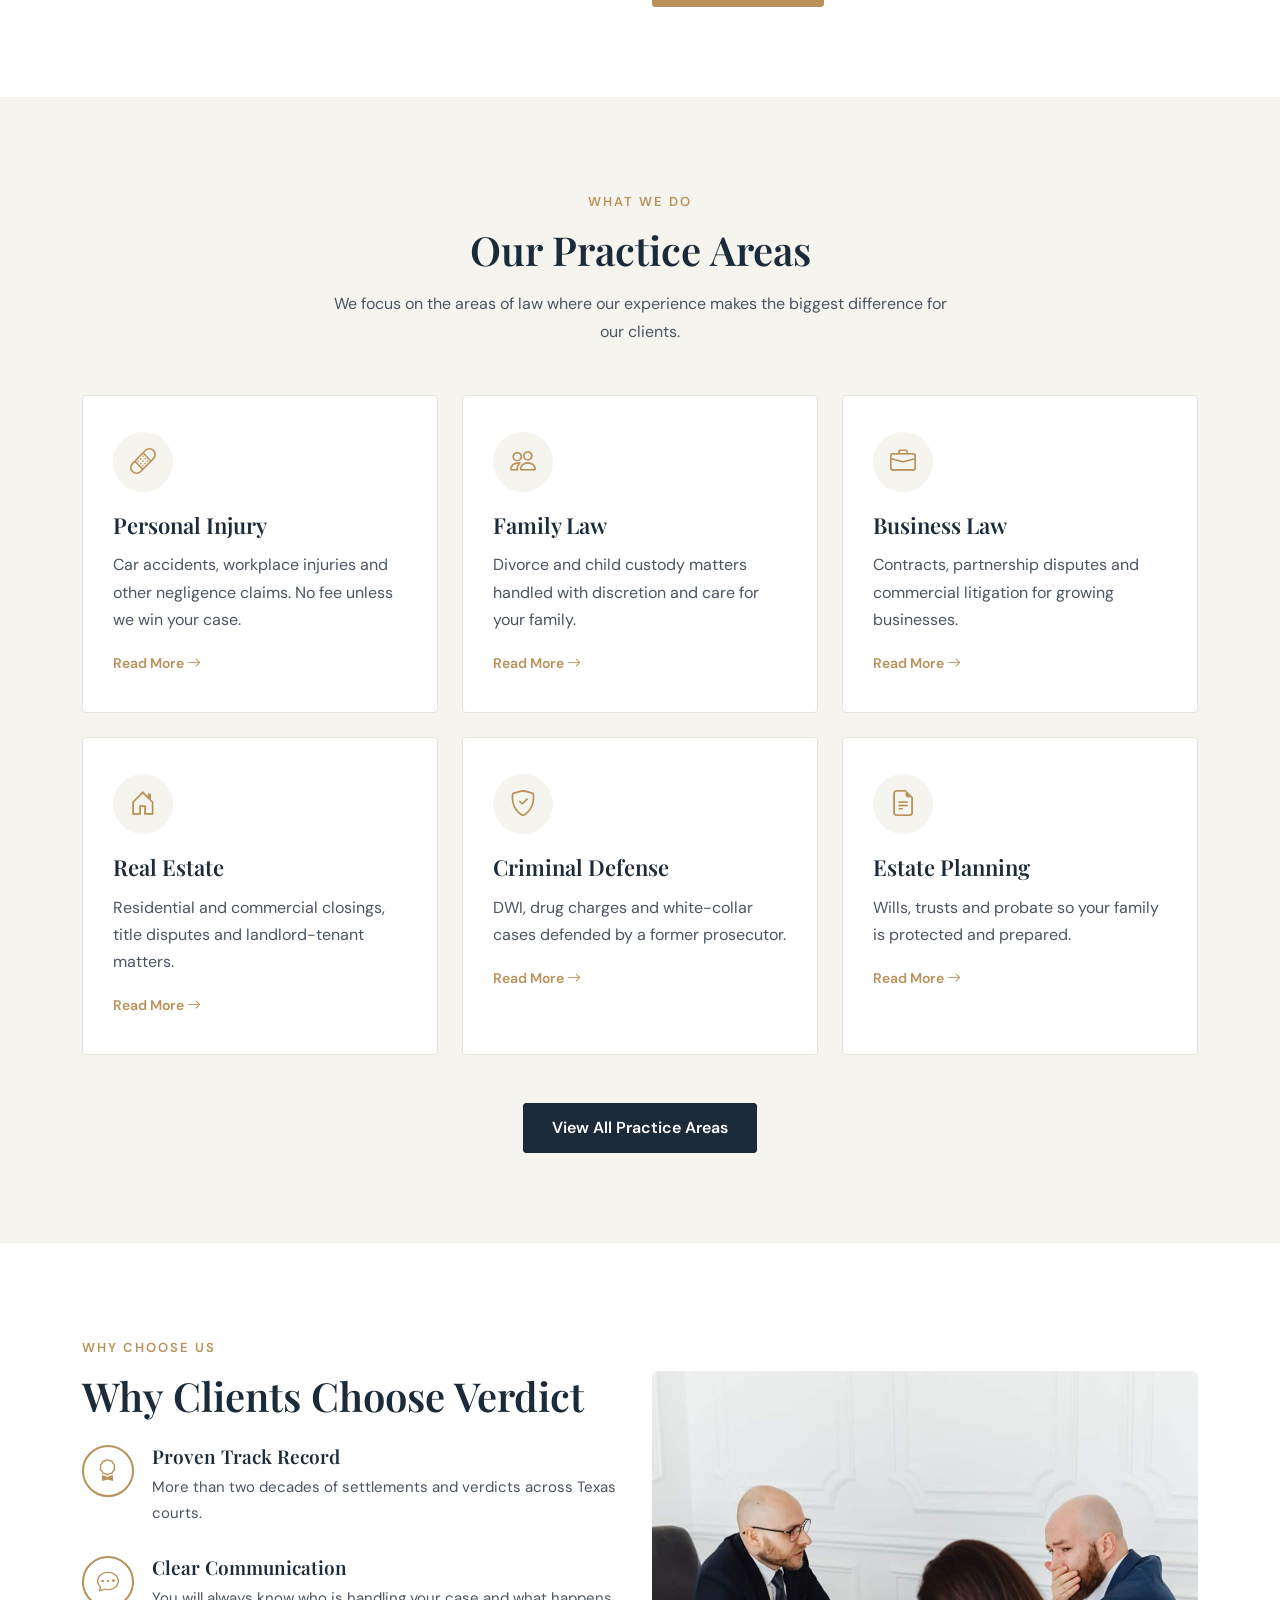
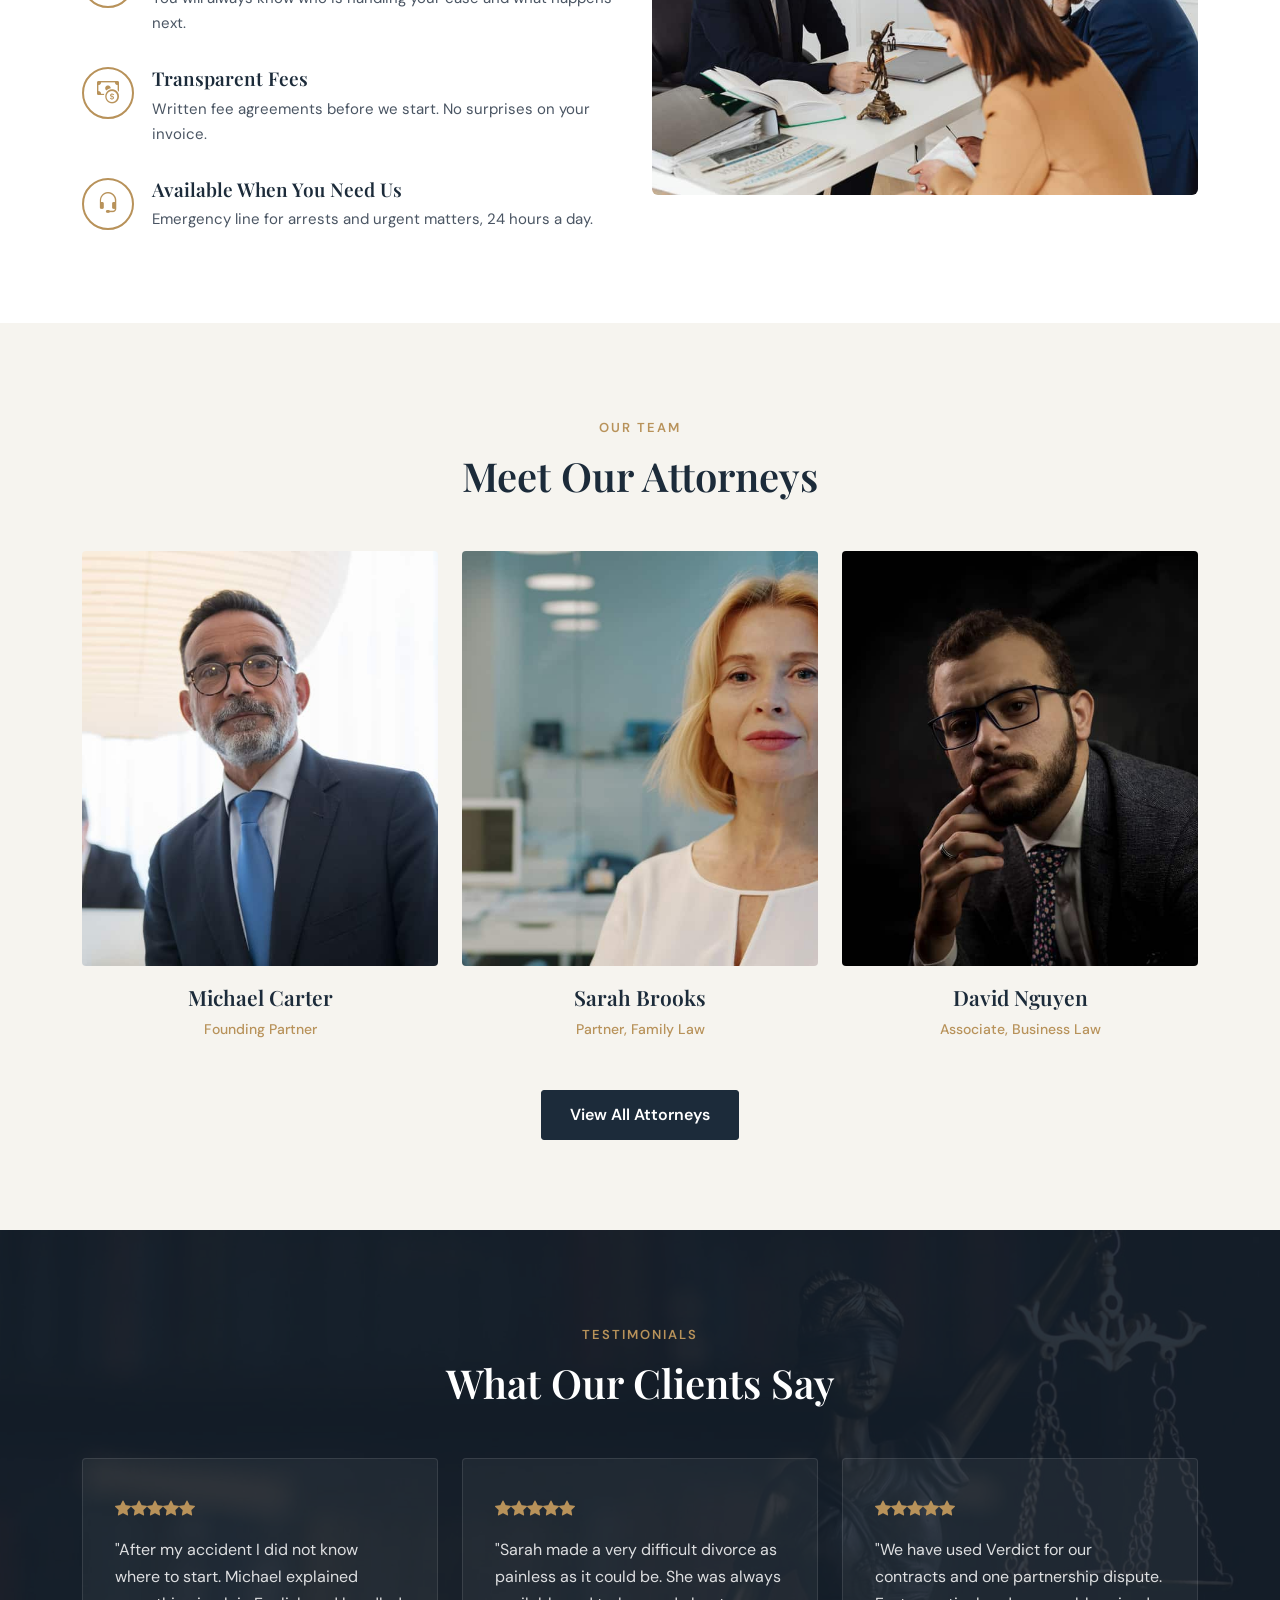
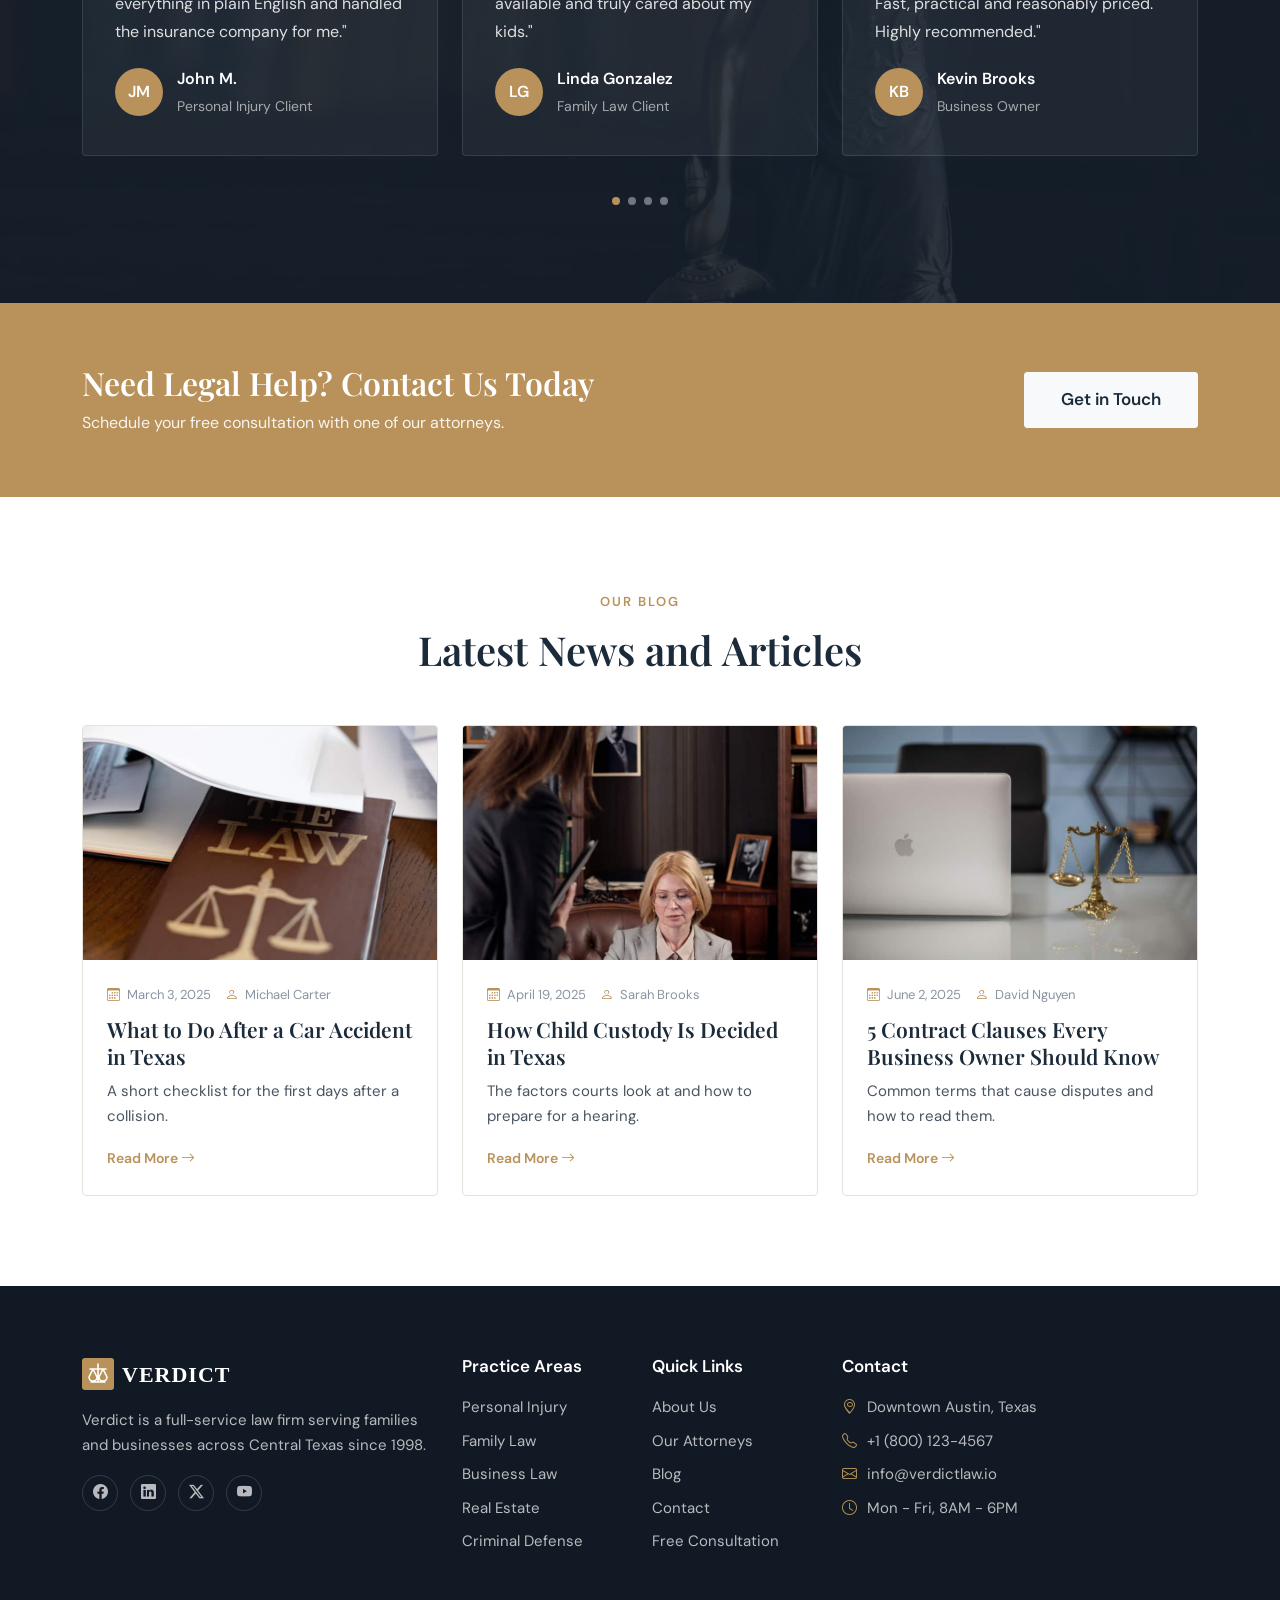
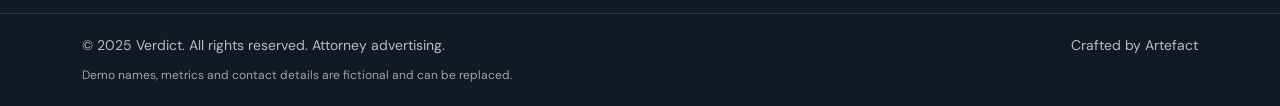
==== commit bc9b2c67: "rename banner section, tidy comments" ====
--- a/index.html
+++ b/index.html
@@ -11,7 +11,7 @@
   <meta property="og:type" content="website">
   <meta property="og:image" content="assets/img/og-image.jpg">
   <link rel="icon" href="assets/img/favicon.png" type="image/png">
-  <link rel="preload" as="image" href="assets/img/hero_pexels-photo-6077091.jpg">
+  <link rel="preload" as="image" href="assets/img/banner_pexels-photo-6077091.jpg">
   <!-- Vendor CSS -->
   <link rel="stylesheet" href="assets/vendors/bootstrap/css/bootstrap.min.css">
   <link rel="stylesheet" href="assets/vendors/bootstrap-icons/bootstrap-icons.min.css">
@@ -83,9 +83,9 @@
   </header>
 
 
-  <!-- ====== Hero Section ====== -->
-  <section class="hero">
-    <img src="assets/img/hero_pexels-photo-6077091.jpg" alt="" class="hero-bg" width="1920" height="1080" fetchpriority="high">
+  <!-- ====== Banner Section ====== -->
+  <section class="banner">
+    <img src="assets/img/banner_pexels-photo-6077091.jpg" alt="" class="banner-bg" width="1920" height="1080" fetchpriority="high">
     <div class="container">
       <div class="row">
         <div class="col-lg-8">
@@ -101,7 +101,7 @@
     </div>
   </section>
 
-  <!-- ====== Stats Section ====== -->
+  <!-- ====== Counters ====== -->
   <section class="stats">
     <div class="container">
       <div class="row gy-4">
--- a/assets/css/style.css
+++ b/assets/css/style.css
@@ -254,8 +254,8 @@
   }
 }
 
-/* ====== Hero Section ====== */
-.hero {
+/* ====== Banner Section ====== */
+.banner {
   position: relative;
   padding: 160px 0 140px;
   background: var(--primary-dark);
@@ -263,7 +263,7 @@
   overflow: hidden;
 }
 
-.hero .hero-bg {
+.banner .banner-bg {
   position: absolute;
   inset: 0;
   width: 100%;
@@ -271,7 +271,7 @@
   object-fit: cover;
 }
 
-.hero:before {
+.banner:before {
   content: "";
   position: absolute;
   inset: 0;
@@ -279,12 +279,12 @@
   background: linear-gradient(90deg, rgba(20, 32, 44, .92) 0%, rgba(20, 32, 44, .65) 60%, rgba(20, 32, 44, .3) 100%);
 }
 
-.hero .container {
+.banner .container {
   position: relative;
   z-index: 1;
 }
 
-.hero .subtitle {
+.banner .subtitle {
   color: var(--accent);
   letter-spacing: 2px;
   text-transform: uppercase;
@@ -292,32 +292,32 @@
   font-weight: 600;
 }
 
-.hero h1 {
+.banner h1 {
   color: #fff;
   font-size: 56px;
   margin: 16px 0 20px;
 }
 
-.hero p {
+.banner p {
   font-size: 18px;
   color: rgba(255, 255, 255, .85);
   max-width: 560px;
 }
 
-.hero .btn-outline-light {
+.banner .btn-outline-light {
   border-width: 2px;
 }
 
-/* leftover from the video version of the hero, keep for now */
-.hero-overlay-dark {
+/* old overlay, keep for now */
+.banner-overlay {
   background: rgba(17, 26, 36, .8);
 }
 
 @media (max-width: 767px) {
-  .hero {
+  .banner {
     padding: 100px 0 80px;
   }
-  .hero h1 {
+  .banner h1 {
     font-size: 38px;
   }
 }
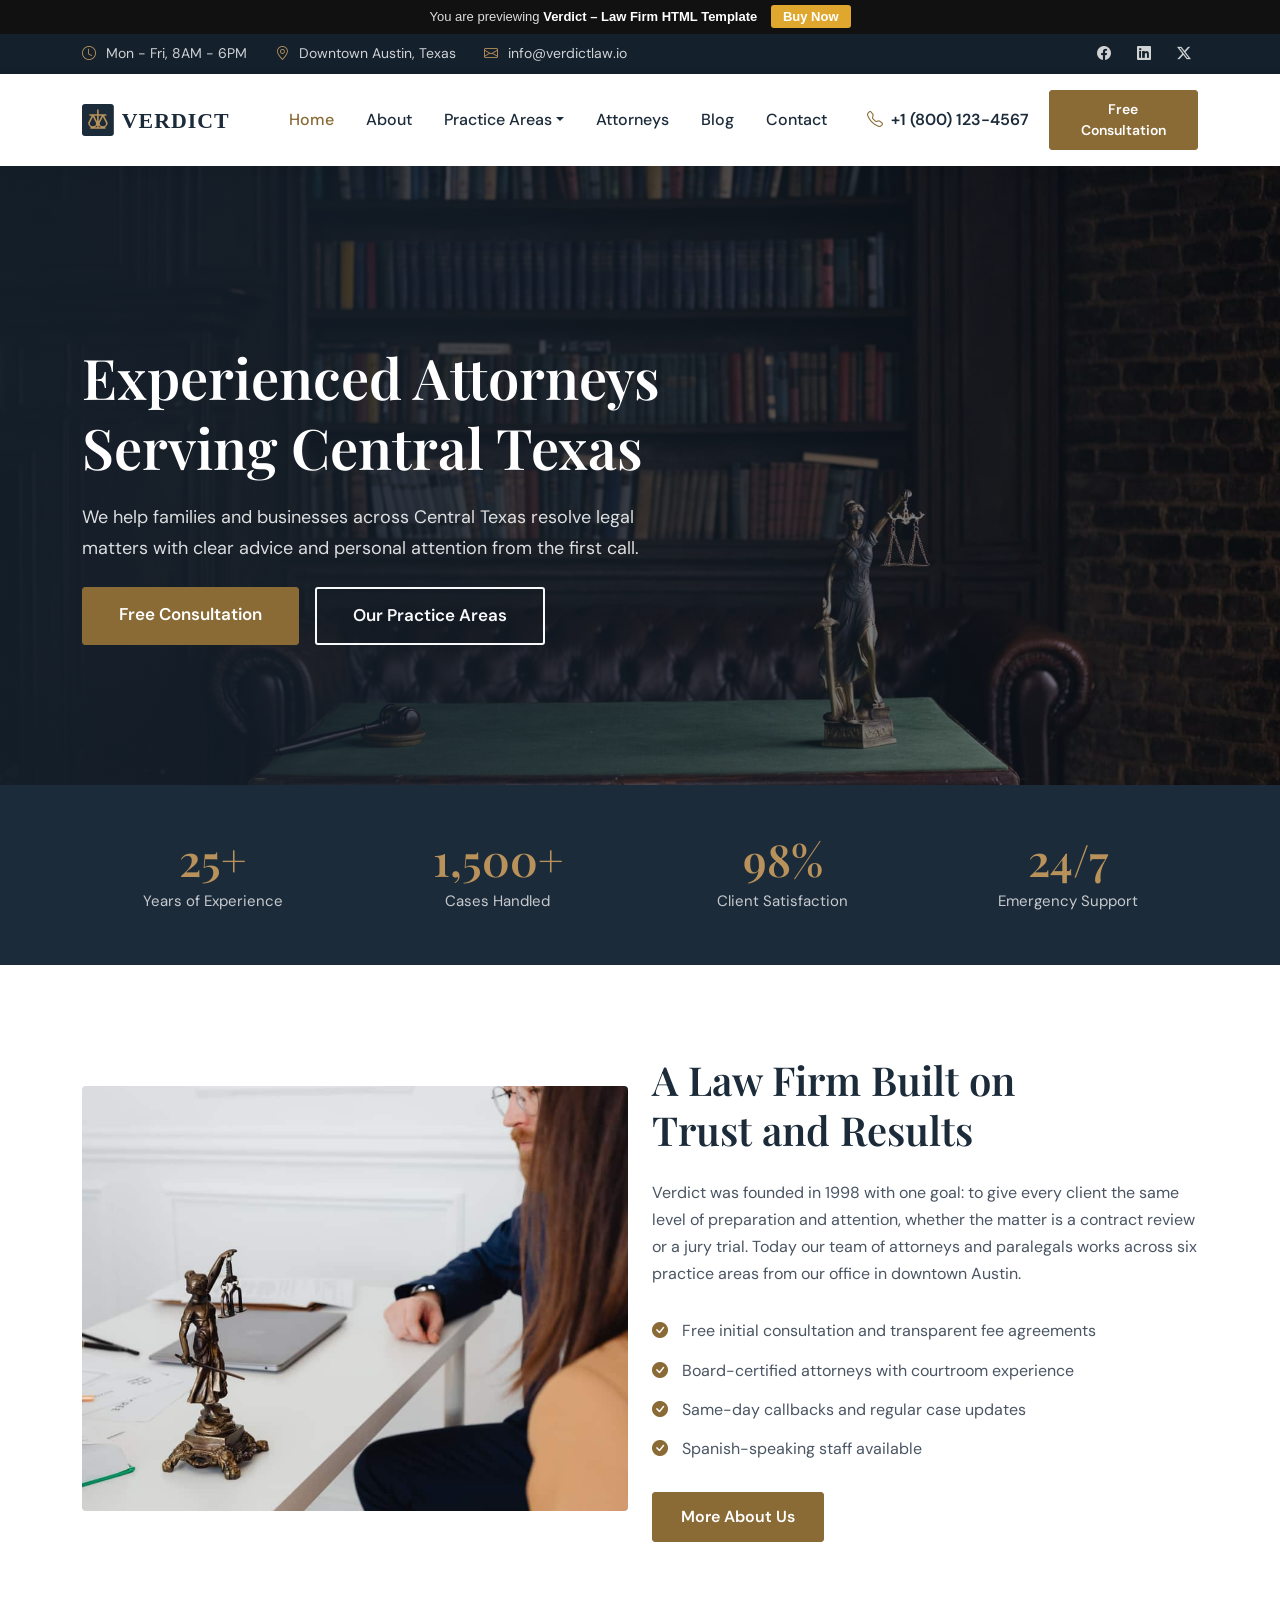
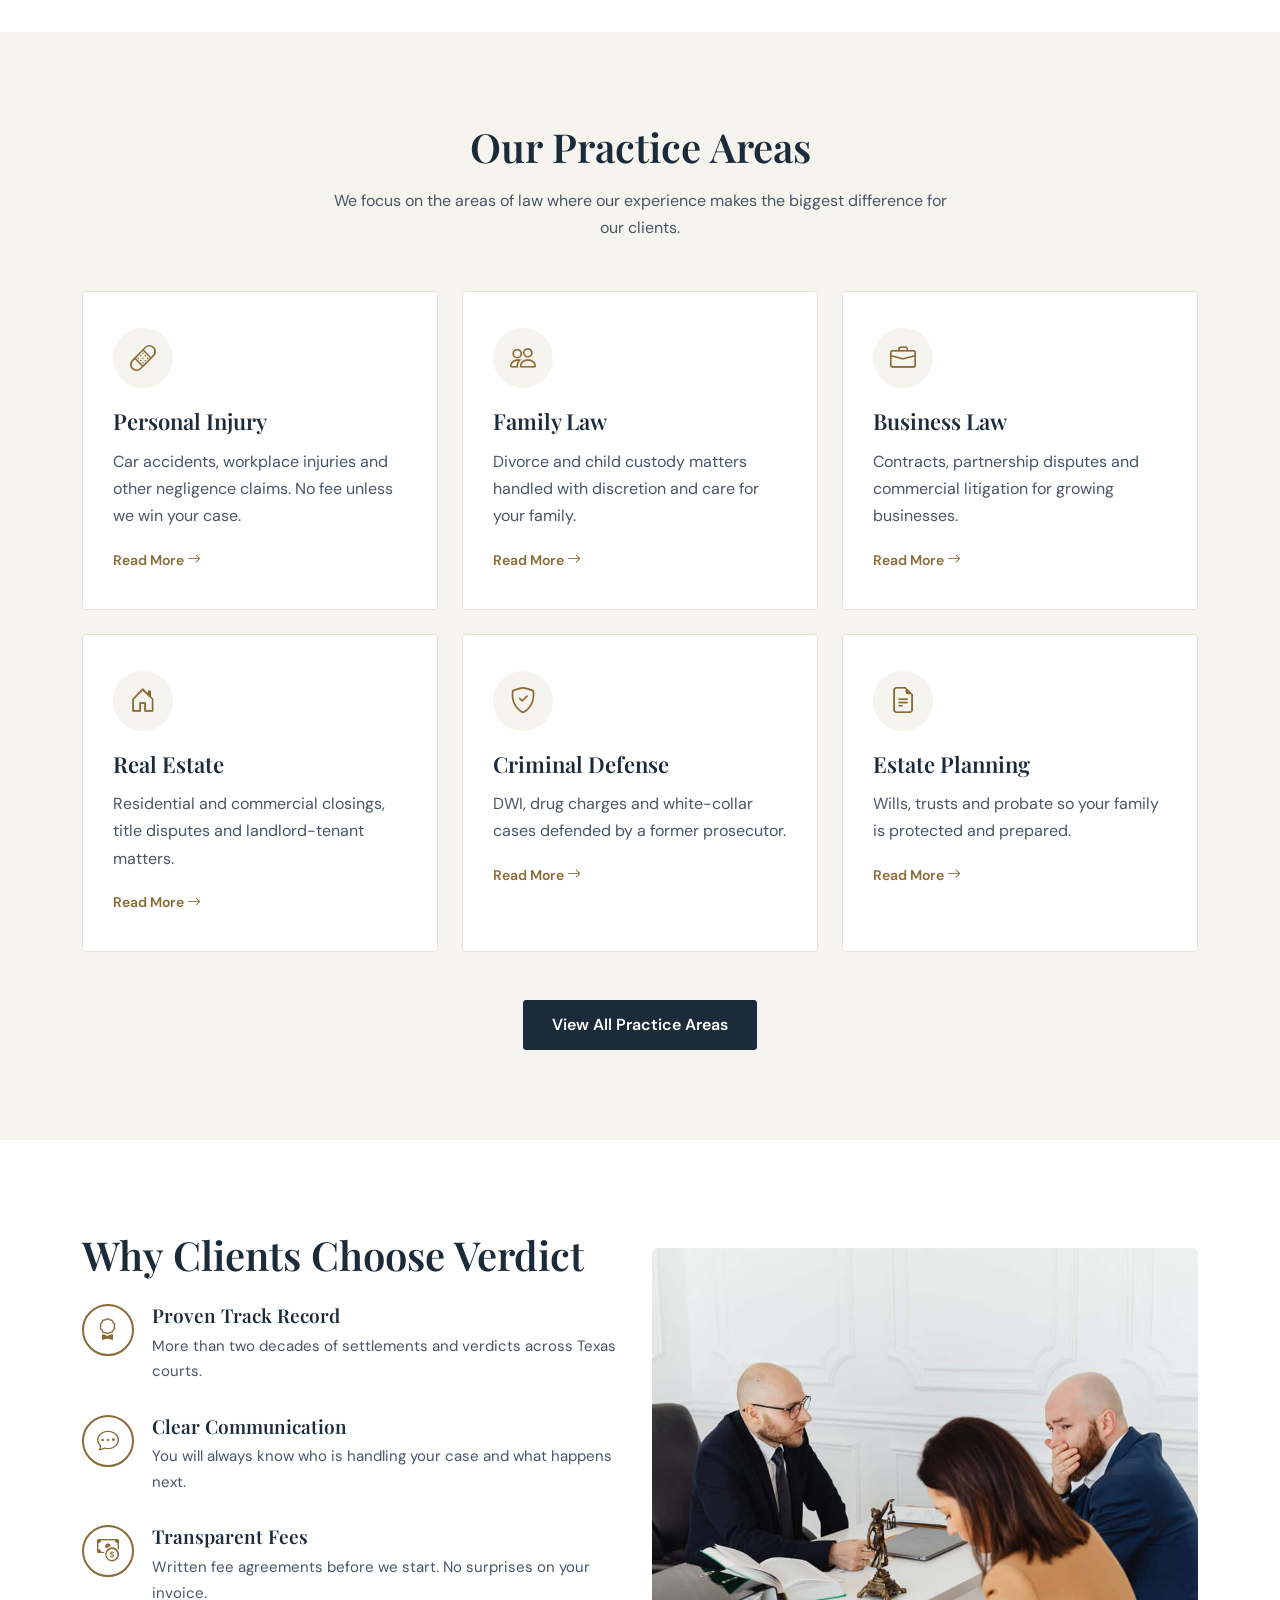
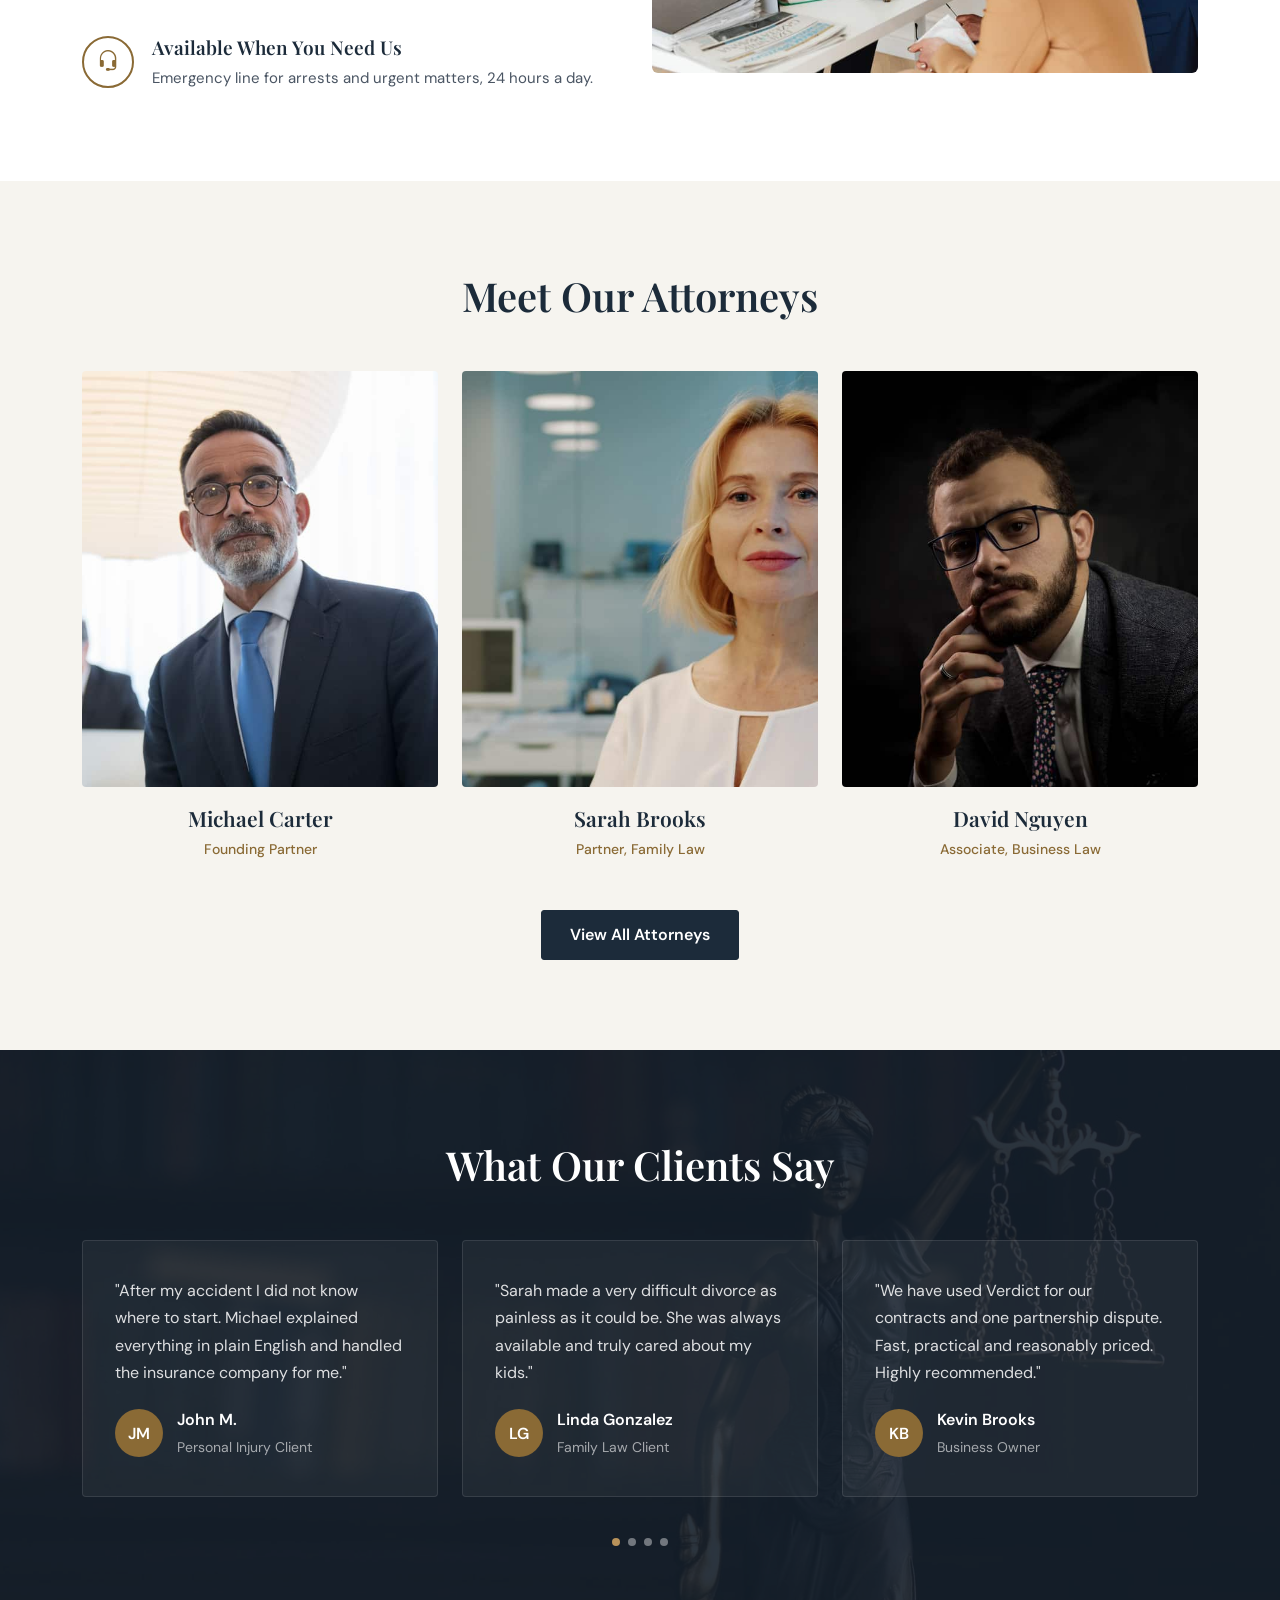
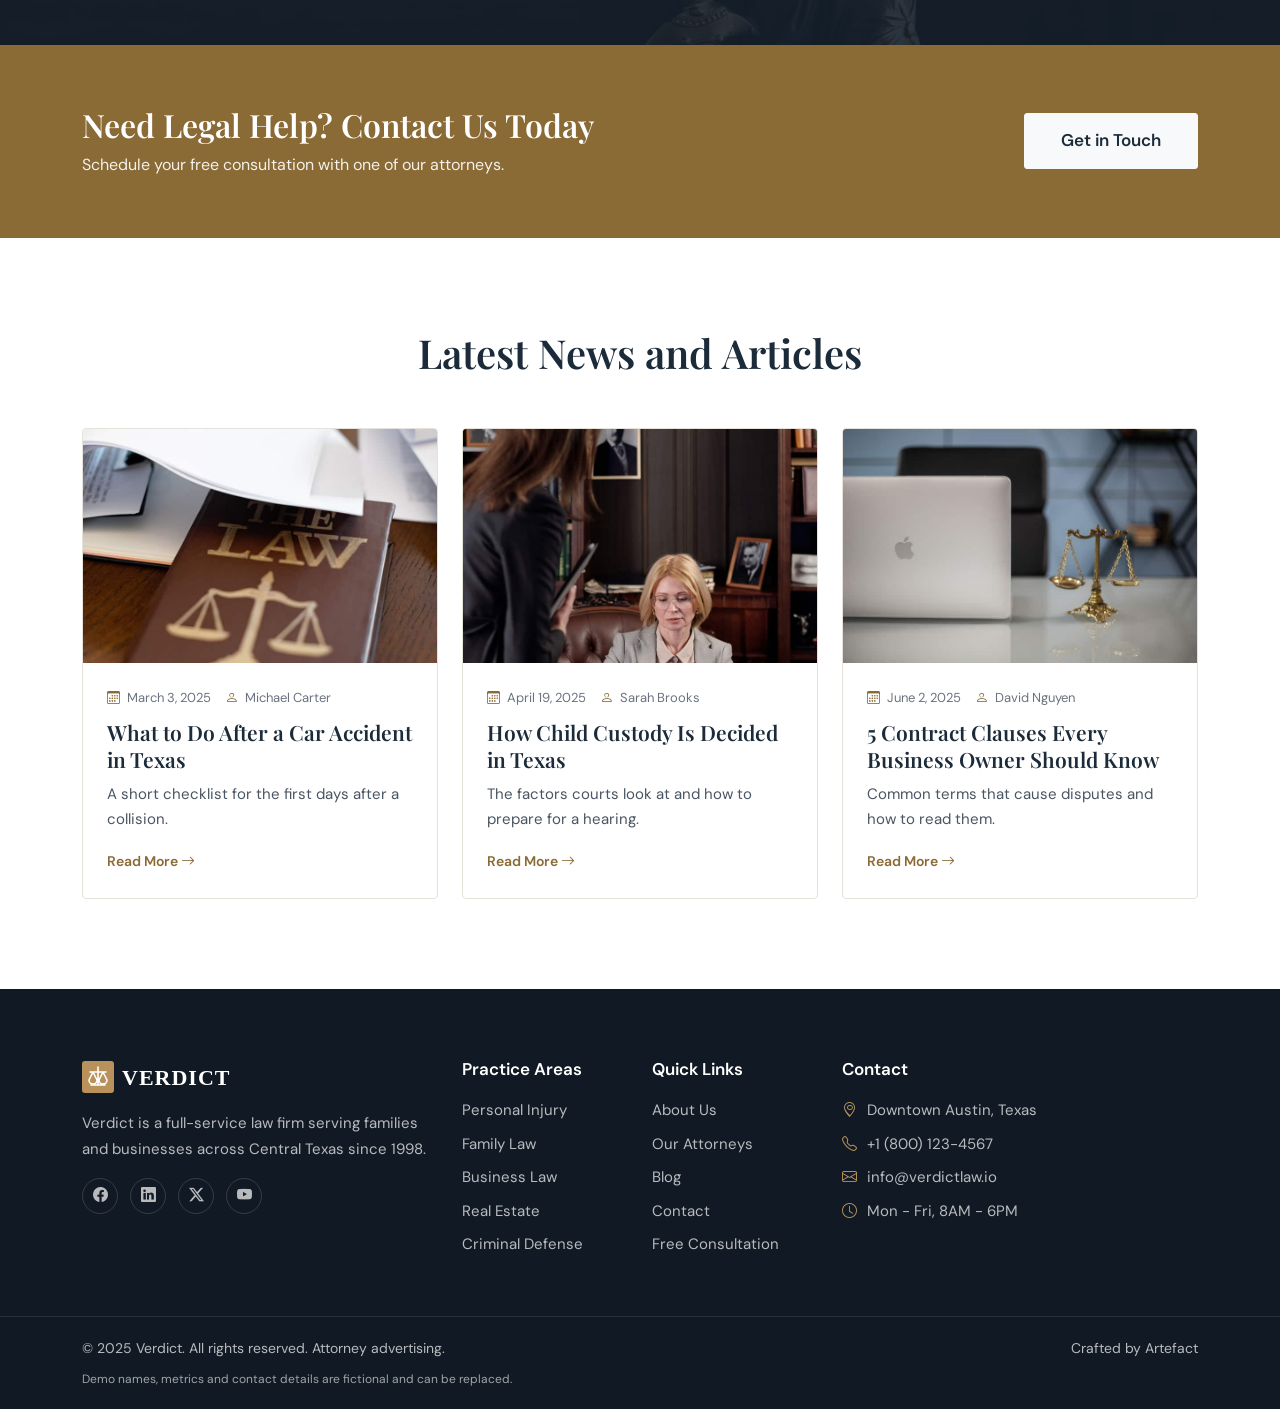
==== commit 917933bf: "cleaner section headings, contrast fixes" ====
--- a/index.html
+++ b/index.html
@@ -1,11 +1,12 @@
 <!DOCTYPE html>
-<html lang="en">
+<html lang="en" class="no-js">
 <head>
   <meta charset="utf-8">
   <meta name="viewport" content="width=device-width, initial-scale=1">
   <title>Verdict - Law Firm HTML Template</title>
   <meta name="description" content="Verdict is a responsive Bootstrap 5 HTML template for law firms, attorneys and legal consultants.">
   <meta name="author" content="Artefact">
+  <meta name="theme-color" content="#1c2b3a">
   <meta property="og:title" content="Verdict - Law Firm HTML Template">
   <meta property="og:description" content="Verdict is a responsive Bootstrap 5 HTML template for law firms, attorneys and legal consultants.">
   <meta property="og:type" content="website">
@@ -89,7 +90,6 @@
     <div class="container">
       <div class="row">
         <div class="col-lg-8">
-          <span class="subtitle">Trusted Legal Representation</span>
           <h1>Experienced Attorneys Serving Central Texas</h1>
           <p>We help families and businesses across Central Texas resolve legal matters with clear advice and personal attention from the first call.</p>
           <div class="d-flex flex-wrap gap-3 mt-4">
@@ -140,15 +140,10 @@
         <div class="col-lg-6" data-aos="fade-right">
           <div class="about-img">
             <img src="assets/img/about_pexels-photo-7876314.jpg" alt="Our office" width="900" height="700" loading="lazy">
-            <div class="experience-box">
-              <strong>25</strong>
-              Years of Practice
-            </div>
           </div>
         </div>
         <div class="col-lg-6" data-aos="fade-left">
           <div class="section-title text-start mb-4">
-            <span class="subtitle">About Our Firm</span>
             <h2>A Law Firm Built on Trust and Results</h2>
           </div>
           <p>Verdict was founded in 1998 with one goal: to give every client the same level of preparation and attention, whether the matter is a contract review or a jury trial. Today our team of attorneys and paralegals works across six practice areas from our office in downtown Austin.</p>
@@ -168,7 +163,6 @@
   <section class="practice-areas bg-light">
     <div class="container">
       <div class="section-title text-center" data-aos="fade-up">
-        <span class="subtitle">What We Do</span>
         <h2>Our Practice Areas</h2>
         <p>We focus on the areas of law where our experience makes the biggest difference for our clients.</p>
       </div>
@@ -234,7 +228,6 @@
       <div class="row align-items-center gy-5">
         <div class="col-lg-6" data-aos="fade-right">
           <div class="section-title text-start mb-4">
-            <span class="subtitle">Why Choose Us</span>
             <h2>Why Clients Choose Verdict</h2>
           </div>
           <div class="feature-item">
@@ -277,7 +270,6 @@
   <section class="attorneys bg-light">
     <div class="container">
       <div class="section-title text-center" data-aos="fade-up">
-        <span class="subtitle">Our Team</span>
         <h2>Meet Our Attorneys</h2>
       </div>
       <div class="row gy-4">
@@ -331,14 +323,12 @@
   <section class="testimonials">
     <div class="container">
       <div class="section-title text-center" data-aos="fade-up">
-        <span class="subtitle">Testimonials</span>
         <h2>What Our Clients Say</h2>
       </div>
       <div class="swiper testimonials-slider" data-aos="fade-up">
         <div class="swiper-wrapper">
           <div class="swiper-slide">
             <div class="testimonial-item">
-              <div class="stars"><i class="bi bi-star-fill"></i><i class="bi bi-star-fill"></i><i class="bi bi-star-fill"></i><i class="bi bi-star-fill"></i><i class="bi bi-star-fill"></i></div>
               <p>"After my accident I did not know where to start. Michael explained everything in plain English and handled the insurance company for me."</p>
               <div class="author">
                 <div class="avatar">JM</div>
@@ -348,7 +338,6 @@
           </div>
           <div class="swiper-slide">
             <div class="testimonial-item">
-              <div class="stars"><i class="bi bi-star-fill"></i><i class="bi bi-star-fill"></i><i class="bi bi-star-fill"></i><i class="bi bi-star-fill"></i><i class="bi bi-star-fill"></i></div>
               <p>"Sarah made a very difficult divorce as painless as it could be. She was always available and truly cared about my kids."</p>
               <div class="author">
                 <div class="avatar">LG</div>
@@ -358,7 +347,6 @@
           </div>
           <div class="swiper-slide">
             <div class="testimonial-item">
-              <div class="stars"><i class="bi bi-star-fill"></i><i class="bi bi-star-fill"></i><i class="bi bi-star-fill"></i><i class="bi bi-star-fill"></i><i class="bi bi-star-fill"></i></div>
               <p>"We have used Verdict for our contracts and one partnership dispute. Fast, practical and reasonably priced. Highly recommended."</p>
               <div class="author">
                 <div class="avatar">KB</div>
@@ -368,7 +356,6 @@
           </div>
           <div class="swiper-slide">
             <div class="testimonial-item">
-              <div class="stars"><i class="bi bi-star-fill"></i><i class="bi bi-star-fill"></i><i class="bi bi-star-fill"></i><i class="bi bi-star-fill"></i><i class="bi bi-star-fill"></i></div>
               <p>"Professional from start to finish. Our will and trust were done in two meetings and they answered all our questions."</p>
               <div class="author">
                 <div class="avatar">RM</div>
@@ -401,7 +388,6 @@
   <section class="blog">
     <div class="container">
       <div class="section-title text-center" data-aos="fade-up">
-        <span class="subtitle">Our Blog</span>
         <h2>Latest News and Articles</h2>
       </div>
       <div class="row gy-4">
@@ -458,7 +444,7 @@
           </ul>
         </div>
         <div class="col-lg-2 col-md-6 col-6">
-          <h4 class="footer-title">Practice Areas</h4>
+          <h3 class="footer-title">Practice Areas</h3>
           <ul class="footer-links">
             <li><a href="practice-single.html">Personal Injury</a></li>
             <li><a href="practice-single.html">Family Law</a></li>
@@ -468,7 +454,7 @@
           </ul>
         </div>
         <div class="col-lg-2 col-md-6 col-6">
-          <h4 class="footer-title">Quick Links</h4>
+          <h3 class="footer-title">Quick Links</h3>
           <ul class="footer-links">
             <li><a href="about.html">About Us</a></li>
             <li><a href="attorneys.html">Our Attorneys</a></li>
@@ -478,7 +464,7 @@
           </ul>
         </div>
         <div class="col-lg-4 col-md-6">
-          <h4 class="footer-title">Contact</h4>
+          <h3 class="footer-title">Contact</h3>
           <ul class="footer-contact">
             <li><i class="bi bi-geo-alt"></i> Downtown Austin, Texas</li>
             <li><i class="bi bi-telephone"></i> <a href="tel:+18001234567">+1 (800) 123-4567</a></li>
--- a/assets/css/style.css
+++ b/assets/css/style.css
@@ -17,7 +17,8 @@
   --primary: #1c2b3a;
   --primary-dark: #14202c;
   --accent: #b8925a;
-  --accent-dark: #a07d48;
+  --accent-strong: #8a6a35;
+  --accent-dark: #74582c;
   --light: #f6f4ef;
   --dark: #111a24;
   --text: #4a5563;
@@ -28,6 +29,12 @@
 }
 
 /* ====== Base ====== */
+/* AOS fallback */
+.no-js [data-aos] {
+  opacity: 1 !important;
+  transform: none !important;
+}
+
 body {
   font-family: var(--font-body);
   color: var(--text);
@@ -51,7 +58,7 @@
 }
 
 a:hover {
-  color: var(--accent);
+  color: var(--accent-strong);
 }
 
 img {
@@ -71,17 +78,8 @@
   margin-bottom: 50px;
 }
 
-.section-title .subtitle {
-  display: inline-block;
-  color: var(--accent);
-  font-weight: 600;
-  font-size: 13px;
-  letter-spacing: 2px;
-  text-transform: uppercase;
-  margin-bottom: 12px;
-}
-
 .section-title h2 {
+  text-wrap: balance;
   font-size: 40px;
   margin-bottom: 15px;
 }
@@ -92,7 +90,7 @@
 }
 
 .text-accent {
-  color: var(--accent) !important;
+  color: var(--accent-strong) !important;
 }
 
 /* ====== Buttons ====== */
@@ -100,12 +98,12 @@
   font-weight: 600;
   padding: 12px 28px;
   border-radius: 3px;
-  transition: all .3s;
+  transition: background-color .3s, border-color .3s, color .3s;
 }
 
 .btn-primary {
-  background: var(--accent);
-  border-color: var(--accent);
+  background: var(--accent-strong);
+  border-color: var(--accent-strong);
   color: #fff;
 }
 
@@ -197,7 +195,7 @@
 }
 
 .navbar-nav .nav-link:hover, .navbar-nav .nav-link.active {
-  color: var(--accent);
+  color: var(--accent-strong);
 }
 
 .dropdown-menu {
@@ -215,7 +213,7 @@
 
 .dropdown-item:hover {
   background: var(--light);
-  color: var(--accent);
+  color: var(--accent-strong);
 }
 
 .header-cta {
@@ -231,7 +229,7 @@
 }
 
 .header-phone i {
-  color: var(--accent);
+  color: var(--accent-strong);
   margin-right: 4px;
 }
 
@@ -242,6 +240,10 @@
 
 .navbar-toggler:focus {
   box-shadow: none;
+}
+
+.navbar-toggler:focus-visible {
+  box-shadow: 0 0 0 3px rgba(184, 146, 90, .4);
 }
 
 @media (max-width: 991px) {
@@ -284,15 +286,8 @@
   z-index: 1;
 }
 
-.banner .subtitle {
-  color: var(--accent);
-  letter-spacing: 2px;
-  text-transform: uppercase;
-  font-size: 13px;
-  font-weight: 600;
-}
-
 .banner h1 {
+  text-wrap: balance;
   color: #fff;
   font-size: 56px;
   margin: 16px 0 20px;
@@ -343,6 +338,7 @@
 }
 
 .page-title h1 {
+  text-wrap: balance;
   color: #fff;
   font-size: 44px;
   margin-bottom: 10px;
@@ -377,6 +373,7 @@
 }
 
 .stat-number {
+  font-variant-numeric: tabular-nums;
   font-family: var(--font-heading);
   font-size: 44px;
   font-weight: 600;
@@ -399,24 +396,6 @@
   border-radius: 4px;
 }
 
-.about-img .experience-box {
-  position: absolute;
-  right: -20px;
-  bottom: -20px;
-  background: var(--accent);
-  color: #fff;
-  padding: 24px 28px;
-  border-radius: 4px;
-  text-align: center;
-}
-
-.about-img .experience-box strong {
-  display: block;
-  font-family: var(--font-heading);
-  font-size: 40px;
-  line-height: 1;
-}
-
 .about-list {
   list-style: none;
   padding: 0;
@@ -433,14 +412,7 @@
   font-family: "bootstrap-icons";
   position: absolute;
   left: 0;
-  color: var(--accent);
-}
-
-@media (max-width: 991px) {
-  .about-img .experience-box {
-    right: 10px;
-    bottom: 10px;
-  }
+  color: var(--accent-strong);
 }
 
 /* ====== Practice Areas ====== */
@@ -450,7 +422,7 @@
   padding: 36px 30px;
   border-radius: 4px;
   height: 100%;
-  transition: all .3s;
+  transition: border-color .3s, box-shadow .3s, transform .3s;
 }
 
 .practice-card:hover {
@@ -467,7 +439,7 @@
   justify-content: center;
   background: var(--light);
   border-radius: 50%;
-  color: var(--accent);
+  color: var(--accent-strong);
   font-size: 26px;
   margin-bottom: 20px;
 }
@@ -482,13 +454,13 @@
 }
 
 .practice-card h3 a:hover {
-  color: var(--accent);
+  color: var(--accent-strong);
 }
 
 .practice-card .read-more {
   font-weight: 600;
   font-size: 14px;
-  color: var(--accent);
+  color: var(--accent-strong);
 }
 
 .practice-card .read-more i {
@@ -510,12 +482,12 @@
   flex: 0 0 52px;
   width: 52px;
   height: 52px;
-  border: 2px solid var(--accent);
+  border: 2px solid var(--accent-strong);
   border-radius: 50%;
   display: flex;
   align-items: center;
   justify-content: center;
-  color: var(--accent);
+  color: var(--accent-strong);
   font-size: 22px;
 }
 
@@ -584,7 +556,7 @@
 }
 
 .team-card span {
-  color: var(--accent);
+  color: var(--accent-strong);
   font-size: 14px;
   font-weight: 500;
 }
@@ -620,11 +592,6 @@
   height: 100%;
 }
 
-.testimonial-item .stars {
-  color: var(--accent);
-  margin-bottom: 14px;
-}
-
 .testimonial-item p {
   font-size: 16px;
   color: rgba(255, 255, 255, .85);
@@ -641,7 +608,7 @@
   width: 48px;
   height: 48px;
   border-radius: 50%;
-  background: var(--accent);
+  background: var(--accent-strong);
   color: #fff;
   display: flex;
   align-items: center;
@@ -675,7 +642,7 @@
 
 /* ====== CTA Section ====== */
 .cta {
-  background: var(--accent);
+  background: var(--accent-strong);
   padding: 60px 0;
   color: #fff;
 }
@@ -729,12 +696,12 @@
 
 .blog-card .blog-meta {
   font-size: 13px;
-  color: #8a94a2;
+  color: #6b7280;
   margin-bottom: 10px;
 }
 
 .blog-card .blog-meta i {
-  color: var(--accent);
+  color: var(--accent-strong);
   margin-right: 4px;
 }
 
@@ -742,17 +709,17 @@
   margin-left: 14px;
 }
 
-.blog-card h3 {
+.blog-card h2, .blog-card h3 {
   font-size: 21px;
   margin-bottom: 10px;
 }
 
-.blog-card h3 a {
+.blog-card h2 a, .blog-card h3 a {
   color: var(--heading);
 }
 
-.blog-card h3 a:hover {
-  color: var(--accent);
+.blog-card h2 a:hover, .blog-card h3 a:hover {
+  color: var(--accent-strong);
 }
 
 .blog-card p {
@@ -763,7 +730,7 @@
 .blog-card .read-more {
   font-weight: 600;
   font-size: 14px;
-  color: var(--accent);
+  color: var(--accent-strong);
 }
 
 /* Blog single */
@@ -797,8 +764,8 @@
 }
 
 .blog-tags a:hover {
-  border-color: var(--accent);
-  color: var(--accent);
+  border-color: var(--accent-strong);
+  color: var(--accent-strong);
 }
 
 /* Sidebar */
@@ -837,11 +804,11 @@
 }
 
 .sidebar .widget ul li a:hover {
-  color: var(--accent);
+  color: var(--accent-strong);
 }
 
 .sidebar .widget ul li a i {
-  color: var(--accent);
+  color: var(--accent-strong);
   font-size: 12px;
   margin-right: 6px;
 }
@@ -873,18 +840,18 @@
   flex: 0 0 70px;
 }
 
-.sidebar .recent-post h6 {
+.sidebar .recent-post h4 {
   font-family: var(--font-body);
   font-size: 15px;
   margin-bottom: 2px;
 }
 
-.sidebar .recent-post h6 a {
+.sidebar .recent-post h4 a {
   color: var(--heading);
 }
 
 .sidebar .recent-post small {
-  color: #8a94a2;
+  color: #6b7280;
 }
 
 .sidebar .widget-cta {
@@ -914,12 +881,13 @@
 }
 
 .pagination .page-item.active .page-link {
-  background: var(--accent);
-  border-color: var(--accent);
+  color: #fff;
+  background: var(--accent-strong);
+  border-color: var(--accent-strong);
 }
 
 .pagination .page-link:hover {
-  color: var(--accent);
+  color: var(--accent-strong);
   background: var(--light);
 }
 
@@ -929,7 +897,7 @@
 }
 
 .attorney-profile .position {
-  color: var(--accent);
+  color: var(--accent-strong);
   font-weight: 600;
   margin-bottom: 20px;
 }
@@ -964,8 +932,8 @@
 }
 
 .attorney-social a:hover {
-  background: var(--accent);
-  border-color: var(--accent);
+  background: var(--accent-strong);
+  border-color: var(--accent-strong);
   color: #fff;
 }
 
@@ -995,7 +963,7 @@
   font-family: "bootstrap-icons";
   position: absolute;
   left: 0;
-  color: var(--accent);
+  color: var(--accent-strong);
 }
 
 .practice-nav {
@@ -1015,9 +983,9 @@
   font-weight: 500;
 }
 
-.practice-nav li a:hover, .practice-nav li a.active {
-  background: var(--accent);
-  border-color: var(--accent);
+.sidebar .widget .practice-nav li a:hover, .sidebar .widget .practice-nav li a.active {
+  background: var(--accent-strong);
+  border-color: var(--accent-strong);
   color: #fff;
 }
 
@@ -1037,8 +1005,12 @@
 
 .accordion-button:not(.collapsed) {
   background: var(--light);
-  color: var(--accent);
+  color: var(--accent-strong);
   box-shadow: none;
+}
+
+.accordion-button:focus-visible {
+  box-shadow: 0 0 0 3px rgba(184, 146, 90, .3);
 }
 
 .accordion-button:focus {
@@ -1062,12 +1034,12 @@
 
 .contact-info-box i {
   font-size: 30px;
-  color: var(--accent);
+  color: var(--accent-strong);
   margin-bottom: 12px;
   display: block;
 }
 
-.contact-info-box h4 {
+.contact-info-box h2 {
   font-size: 19px;
   margin-bottom: 6px;
 }
@@ -1145,7 +1117,7 @@
 }
 
 .footer-social a:hover {
-  background: var(--accent);
+  background: var(--accent-strong);
   border-color: var(--accent);
   color: #fff;
 }
@@ -1170,7 +1142,7 @@
   bottom: 24px;
   width: 44px;
   height: 44px;
-  background: var(--accent);
+  background: var(--accent-strong);
   color: #fff;
   border-radius: 50%;
   display: flex;
@@ -1178,7 +1150,7 @@
   justify-content: center;
   opacity: 0;
   visibility: hidden;
-  transition: all .3s;
+  transition: opacity .3s, visibility .3s, background-color .3s;
   z-index: 99;
 }
 
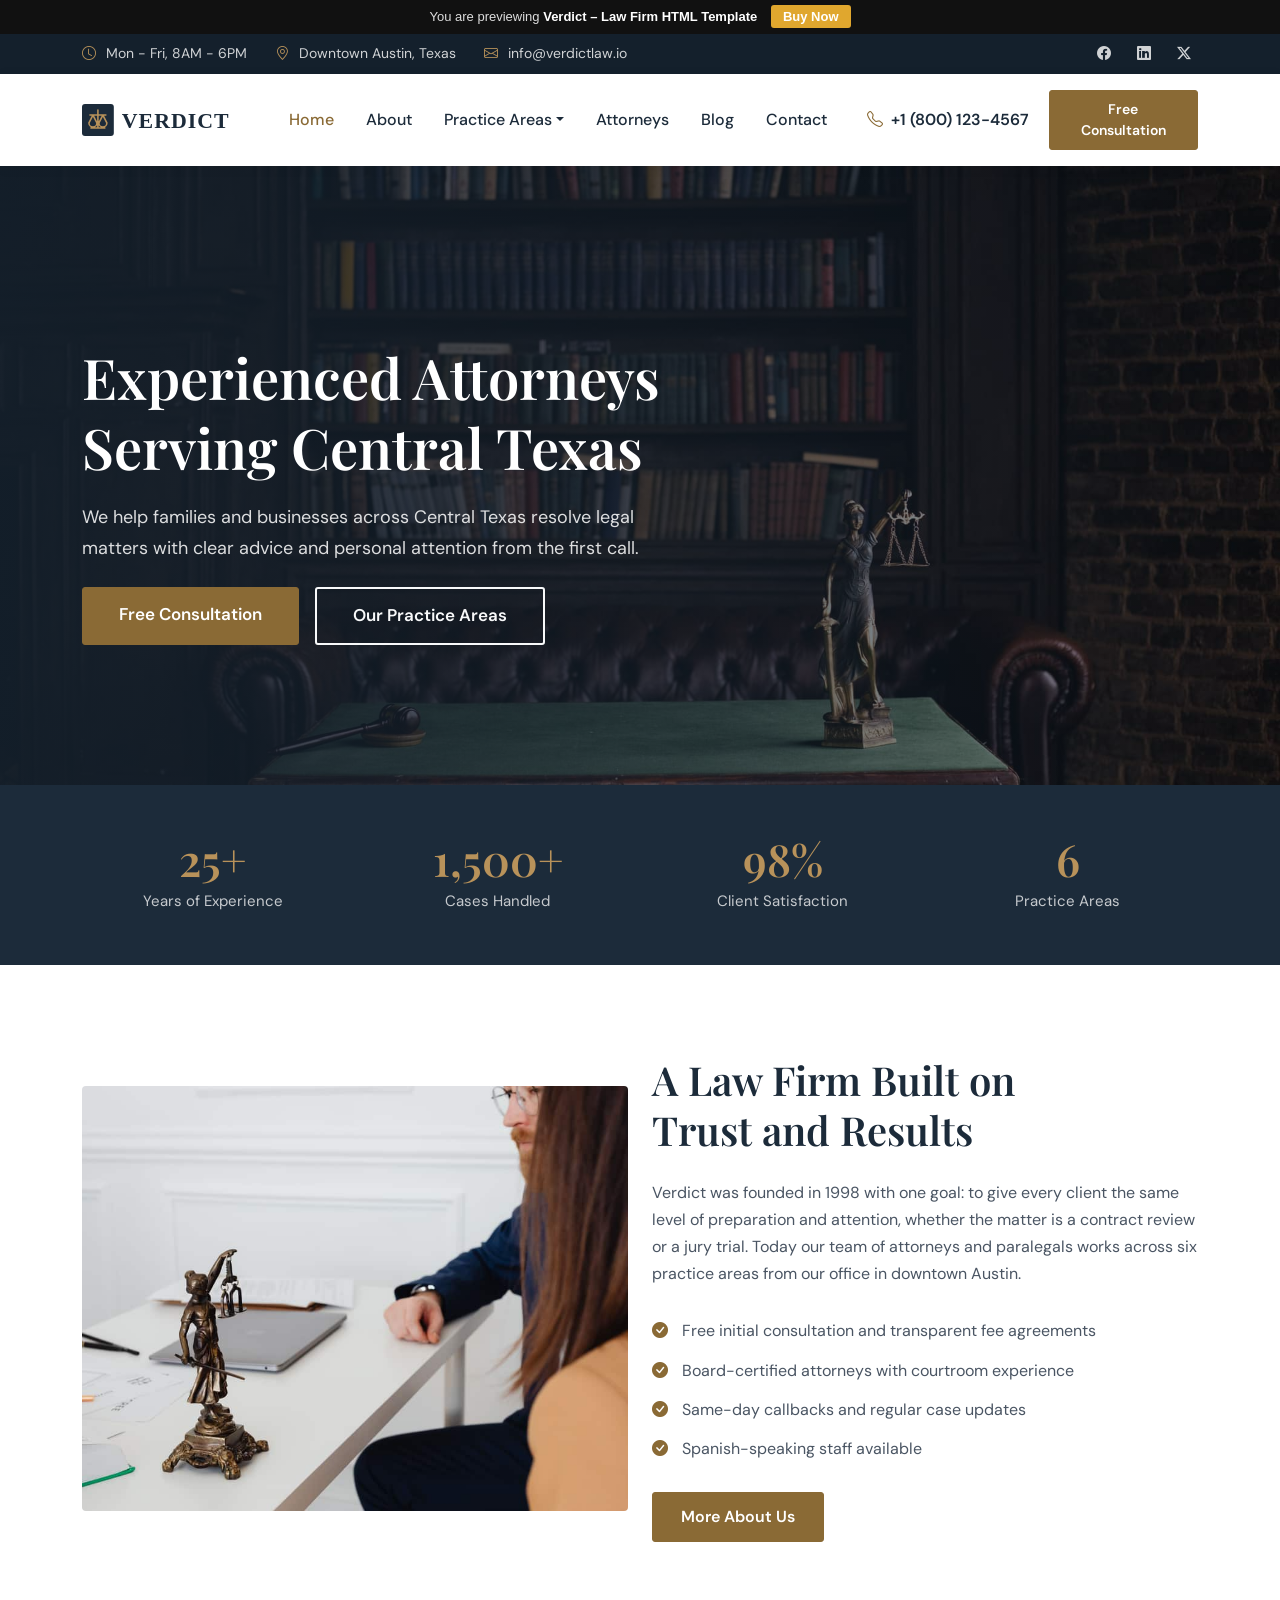
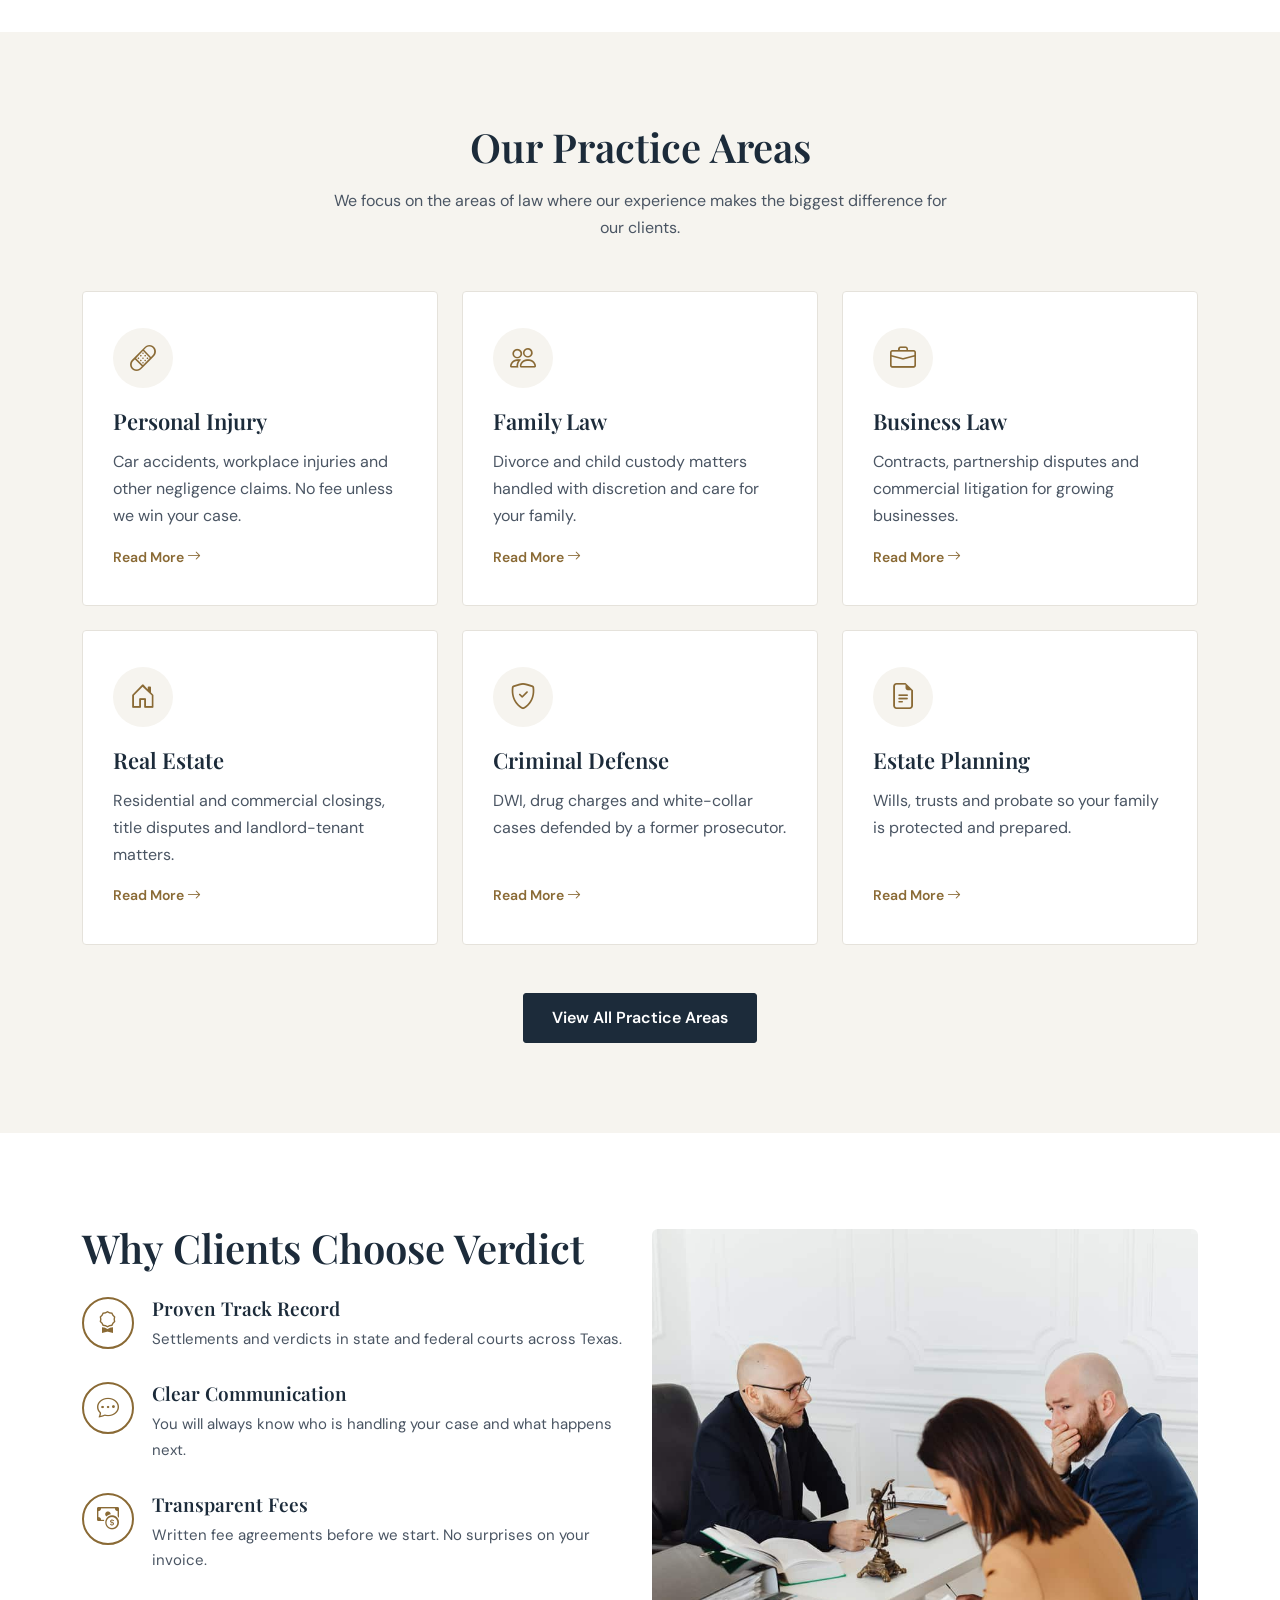
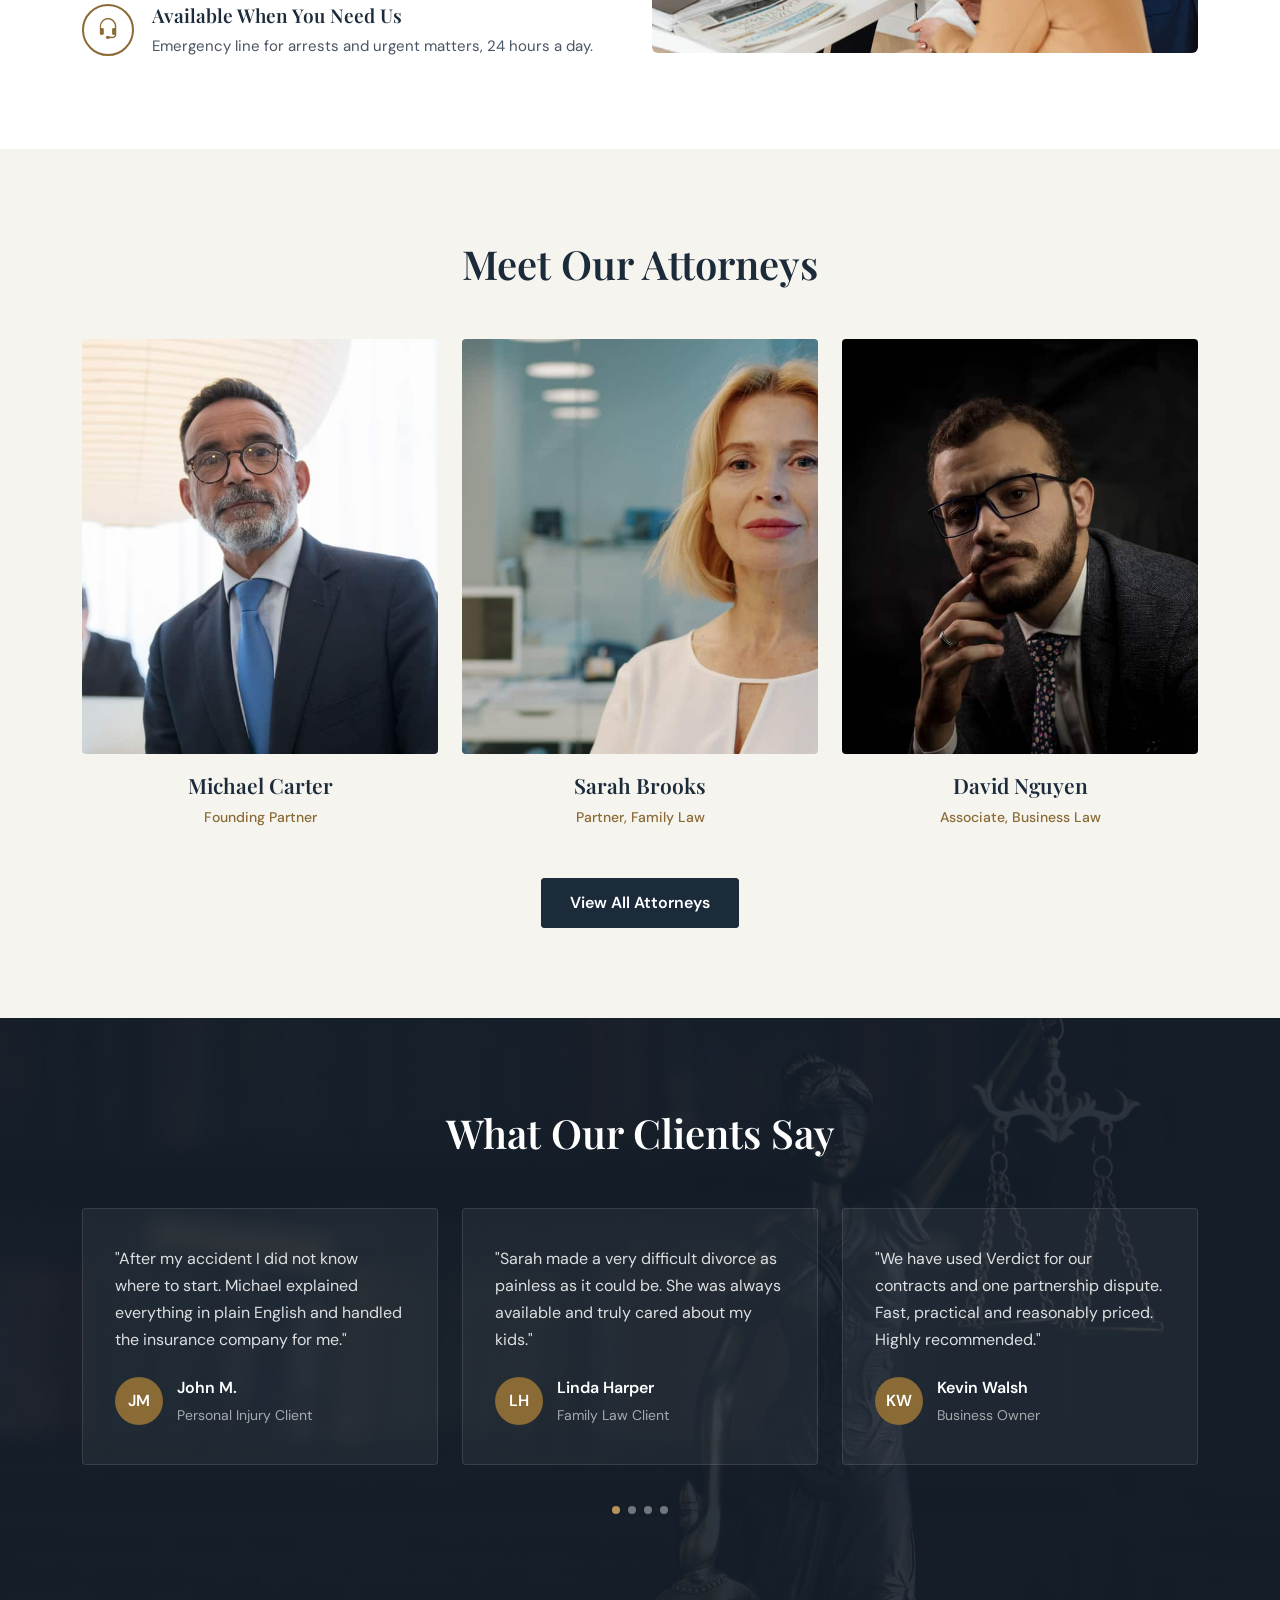
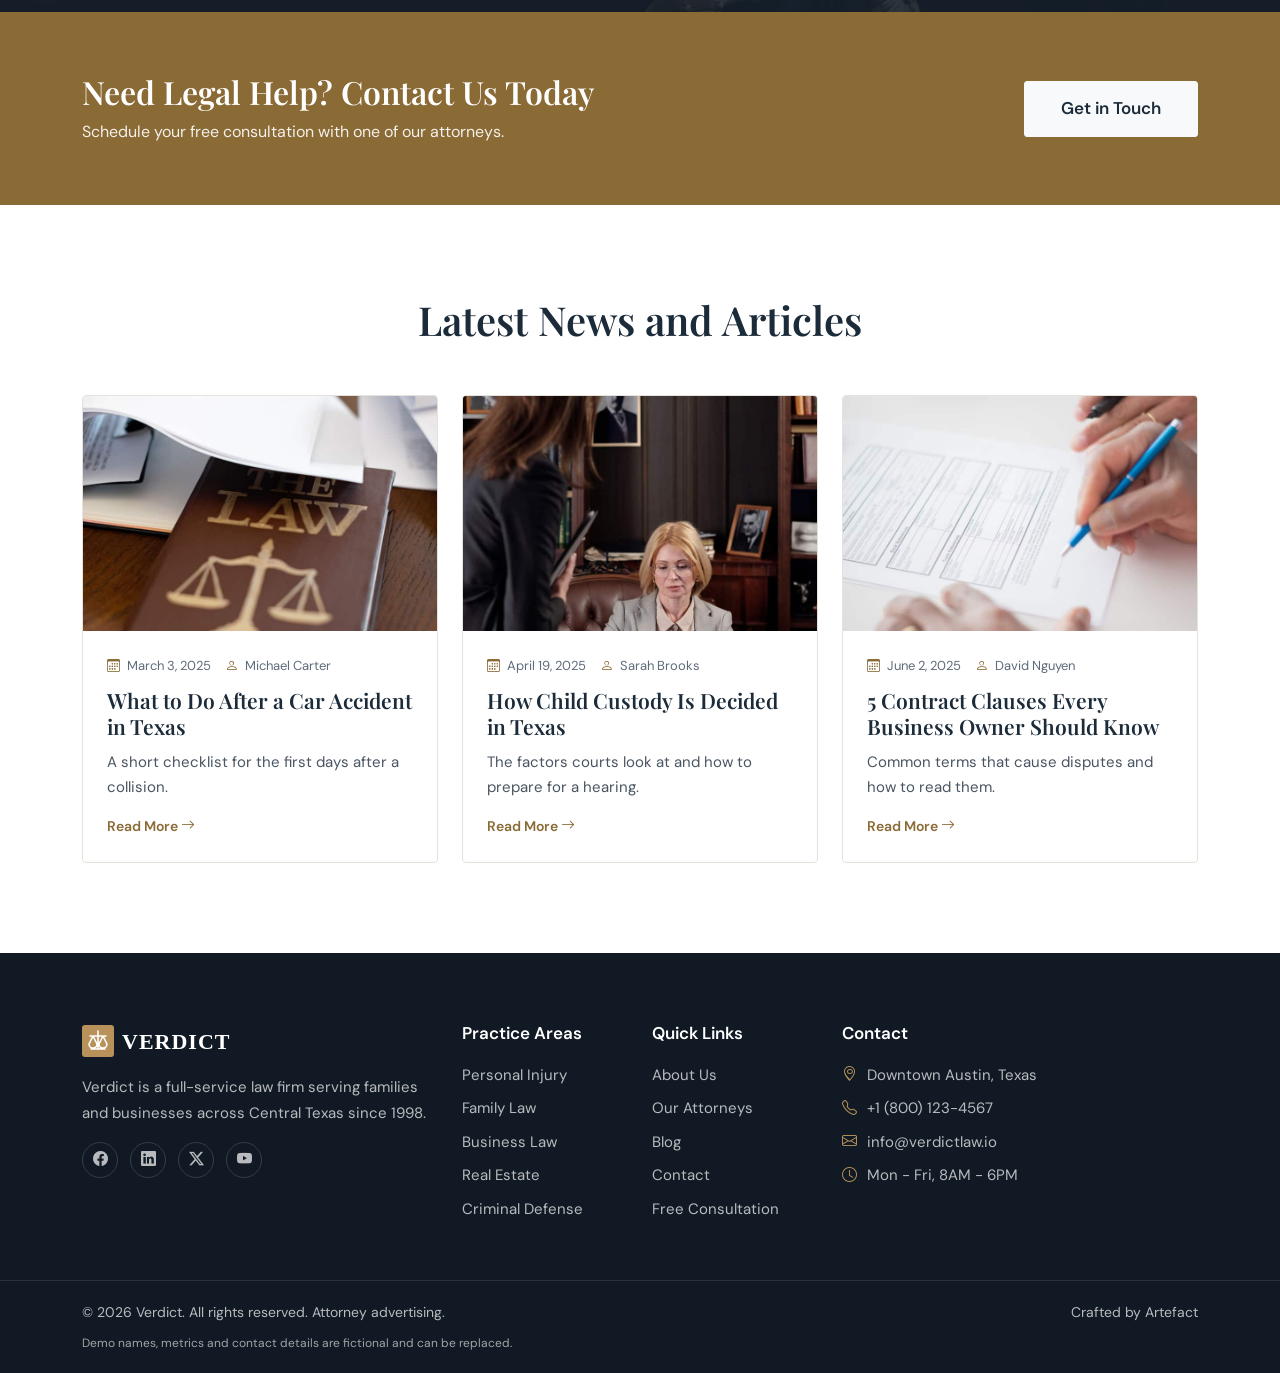
==== commit 8bd9bc78: "fix contact layout, update team names" ====
--- a/index.html
+++ b/index.html
@@ -83,6 +83,8 @@
     </nav>
   </header>
 
+  <main>
+
 
   <!-- ====== Banner Section ====== -->
   <section class="banner">
@@ -125,8 +127,8 @@
         </div>
         <div class="col-6 col-md-3">
           <div class="stat-item">
-            <div class="stat-number">24/7</div>
-            <div class="stat-label">Emergency Support</div>
+            <div class="stat-number" data-counter="6">6</div>
+            <div class="stat-label">Practice Areas</div>
           </div>
         </div>
       </div>
@@ -234,7 +236,7 @@
             <div class="icon"><i class="bi bi-award"></i></div>
             <div>
               <h3>Proven Track Record</h3>
-              <p>More than two decades of settlements and verdicts across Texas courts.</p>
+              <p>Settlements and verdicts in state and federal courts across Texas.</p>
             </div>
           </div>
           <div class="feature-item">
@@ -340,8 +342,8 @@
             <div class="testimonial-item">
               <p>"Sarah made a very difficult divorce as painless as it could be. She was always available and truly cared about my kids."</p>
               <div class="author">
-                <div class="avatar">LG</div>
-                <div><strong>Linda Gonzalez</strong><small>Family Law Client</small></div>
+                <div class="avatar">LH</div>
+                <div><strong>Linda Harper</strong><small>Family Law Client</small></div>
               </div>
             </div>
           </div>
@@ -349,8 +351,8 @@
             <div class="testimonial-item">
               <p>"We have used Verdict for our contracts and one partnership dispute. Fast, practical and reasonably priced. Highly recommended."</p>
               <div class="author">
-                <div class="avatar">KB</div>
-                <div><strong>Kevin Brooks</strong><small>Business Owner</small></div>
+                <div class="avatar">KW</div>
+                <div><strong>Kevin Walsh</strong><small>Business Owner</small></div>
               </div>
             </div>
           </div>
@@ -358,8 +360,8 @@
             <div class="testimonial-item">
               <p>"Professional from start to finish. Our will and trust were done in two meetings and they answered all our questions."</p>
               <div class="author">
-                <div class="avatar">RM</div>
-                <div><strong>Robert and Mary Miller</strong><small>Estate Planning Clients</small></div>
+                <div class="avatar">TS</div>
+                <div><strong>Tom and Mary Sullivan</strong><small>Estate Planning Clients</small></div>
               </div>
             </div>
           </div>
@@ -415,7 +417,7 @@
         </div>
         <div class="col-lg-4 col-md-6" data-aos="fade-up" data-aos-delay="200">
           <div class="blog-card">
-            <div class="blog-img"><a href="blog-single.html"><img src="assets/img/blog/post-3_pexels-photo-6077665.jpg" alt="Business contract" width="800" height="530" loading="lazy"></a></div>
+            <div class="blog-img"><a href="blog-single.html"><img src="assets/img/blog/post-3_pexels-photo-8441783.jpg" alt="Business contract" width="800" height="530" loading="lazy"></a></div>
             <div class="blog-body">
               <div class="blog-meta"><span><i class="bi bi-calendar3"></i> June 2, 2025</span><span><i class="bi bi-person"></i> David Nguyen</span></div>
               <h3><a href="blog-single.html">5 Contract Clauses Every Business Owner Should Know</a></h3>
@@ -428,6 +430,8 @@
     </div>
   </section>
 
+
+  </main>
 
   <!-- ====== Footer ====== -->
   <footer class="site-footer">
@@ -476,7 +480,7 @@
     </div>
     <div class="footer-bottom">
       <div class="container d-flex flex-column flex-md-row justify-content-between align-items-center gap-2">
-        <p class="mb-0">&copy; 2025 Verdict. All rights reserved. Attorney advertising.</p>
+        <p class="mb-0">&copy; 2026 Verdict. All rights reserved. Attorney advertising.</p>
         <p class="mb-0">Crafted by <a href="https://www.codester.com/RelictTheme/" target="_blank" rel="noopener">Artefact</a></p>
       </div>
       <div class="container">
--- a/assets/css/style.css
+++ b/assets/css/style.css
@@ -89,6 +89,10 @@
   margin: 0 auto;
 }
 
+.section-title.text-start p {
+  margin-left: 0;
+}
+
 .text-accent {
   color: var(--accent-strong) !important;
 }
@@ -417,6 +421,8 @@
 
 /* ====== Practice Areas ====== */
 .practice-card {
+  display: flex;
+  flex-direction: column;
   background: #fff;
   border: 1px solid var(--border);
   padding: 36px 30px;
@@ -458,6 +464,8 @@
 }
 
 .practice-card .read-more {
+  margin-top: auto;
+  align-self: flex-start;
   font-weight: 600;
   font-size: 14px;
   color: var(--accent-strong);
@@ -562,6 +570,10 @@
 }
 
 /* ====== Testimonials ====== */
+.testimonials .swiper-slide {
+  height: auto;
+}
+
 .testimonials {
   background: var(--primary-dark) url(../img/testimonials-bg_pexels-photo-6077123.jpg) center/cover no-repeat;
   position: relative;
@@ -665,6 +677,8 @@
 
 /* ====== Blog ====== */
 .blog-card {
+  display: flex;
+  flex-direction: column;
   background: #fff;
   border: 1px solid var(--border);
   border-radius: 4px;
@@ -691,12 +705,15 @@
 }
 
 .blog-card .blog-body {
+  display: flex;
+  flex-direction: column;
+  flex: 1;
   padding: 24px;
 }
 
 .blog-card .blog-meta {
   font-size: 13px;
-  color: #6b7280;
+  color: #5f6b7a;
   margin-bottom: 10px;
 }
 
@@ -728,6 +745,8 @@
 }
 
 .blog-card .read-more {
+  margin-top: auto;
+  align-self: flex-start;
   font-weight: 600;
   font-size: 14px;
   color: var(--accent-strong);
@@ -742,6 +761,10 @@
 .blog-content h2 {
   font-size: 28px;
   margin: 30px 0 14px;
+}
+
+.blog-content p a {
+  text-decoration: underline;
 }
 
 .blog-content blockquote {
@@ -851,7 +874,7 @@
 }
 
 .sidebar .recent-post small {
-  color: #6b7280;
+  color: #5f6b7a;
 }
 
 .sidebar .widget-cta {
@@ -1172,7 +1195,7 @@
 
 .error-page h1 {
   font-size: 120px;
-  color: var(--accent);
+  color: var(--accent-strong);
   line-height: 1;
 }
 
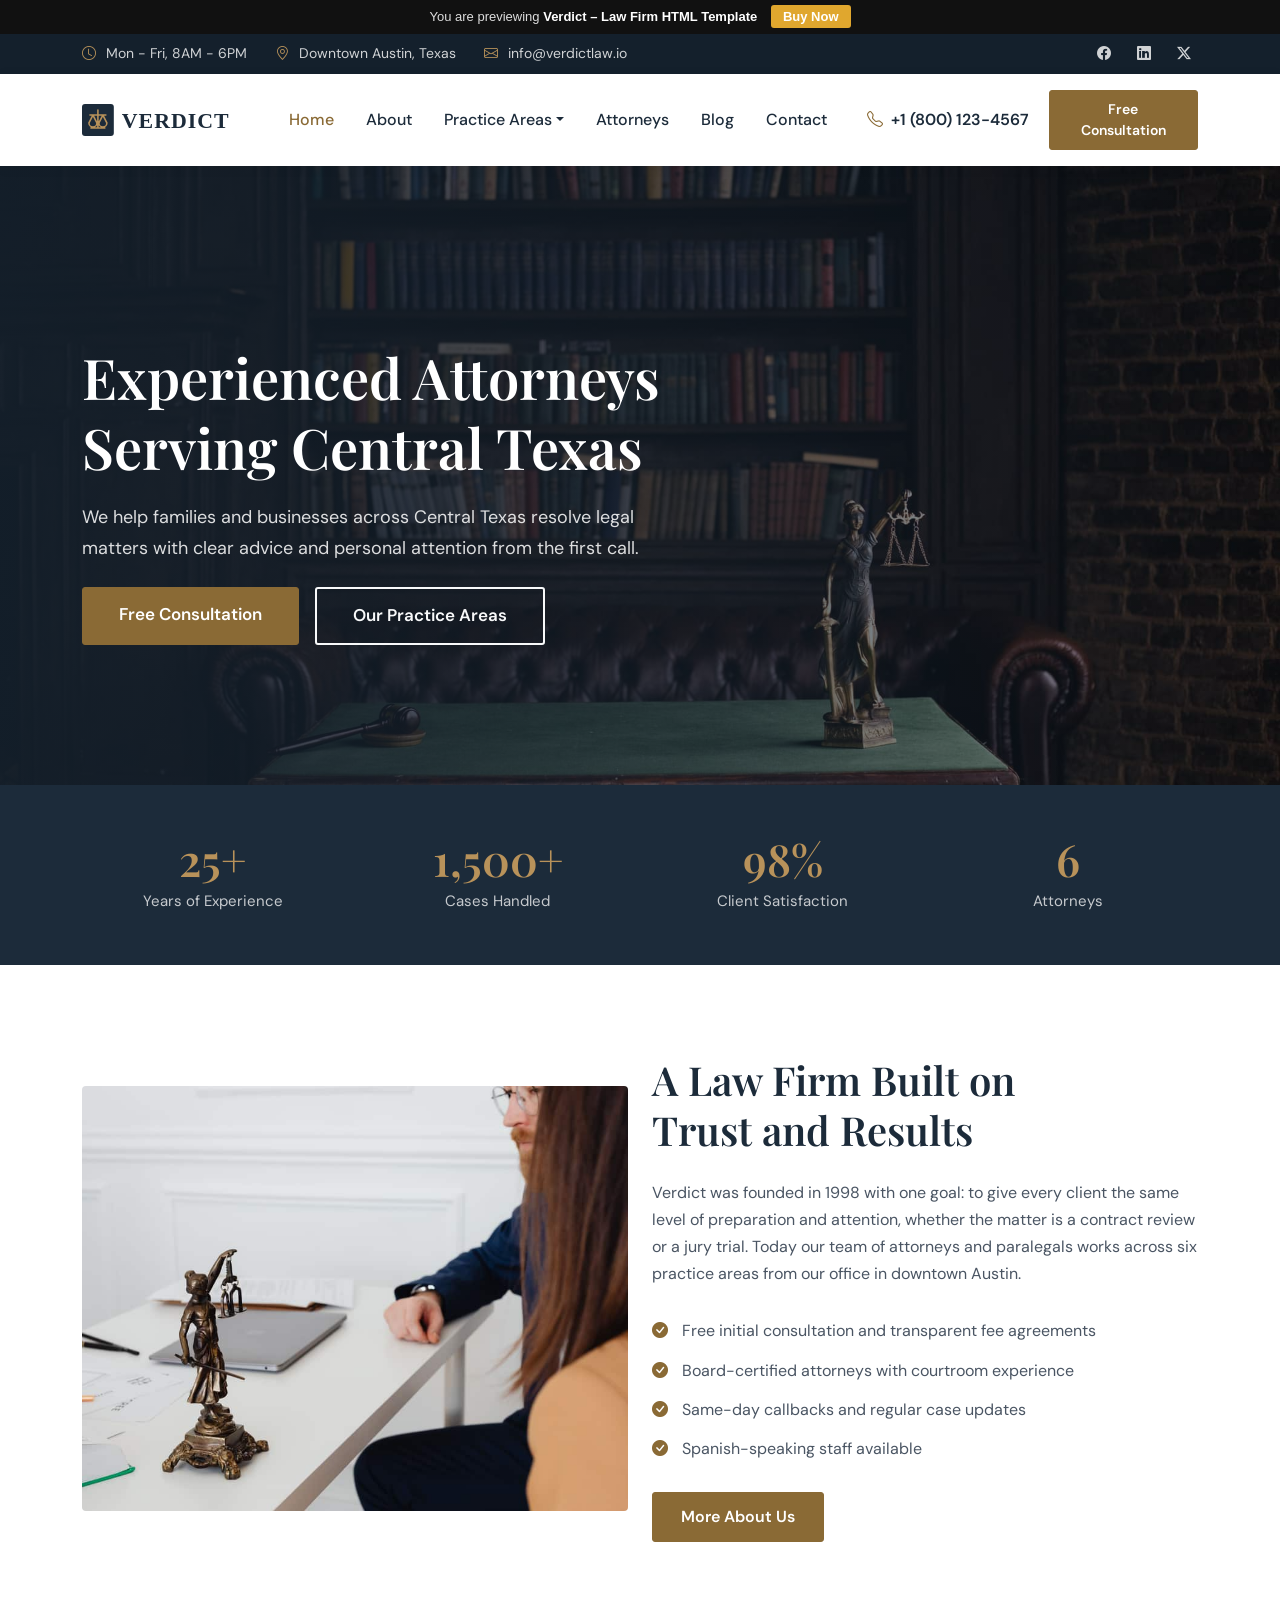
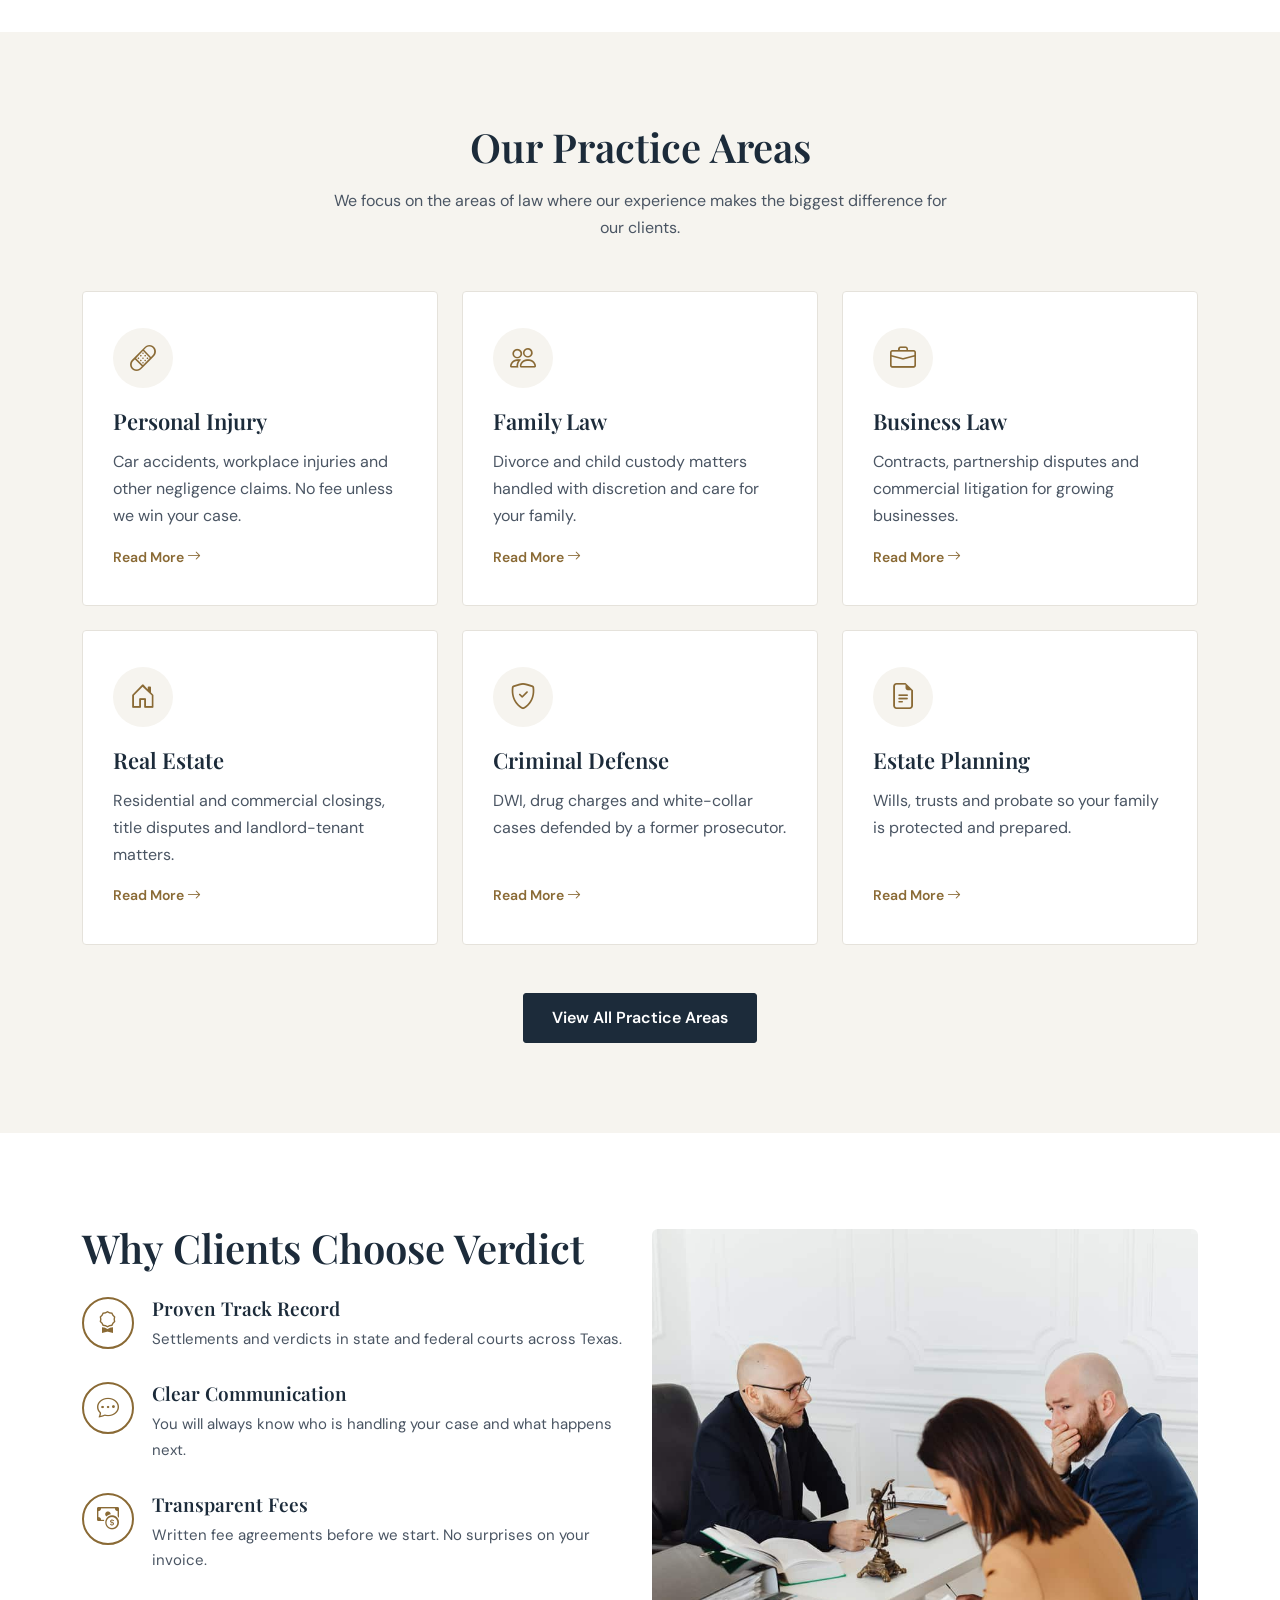
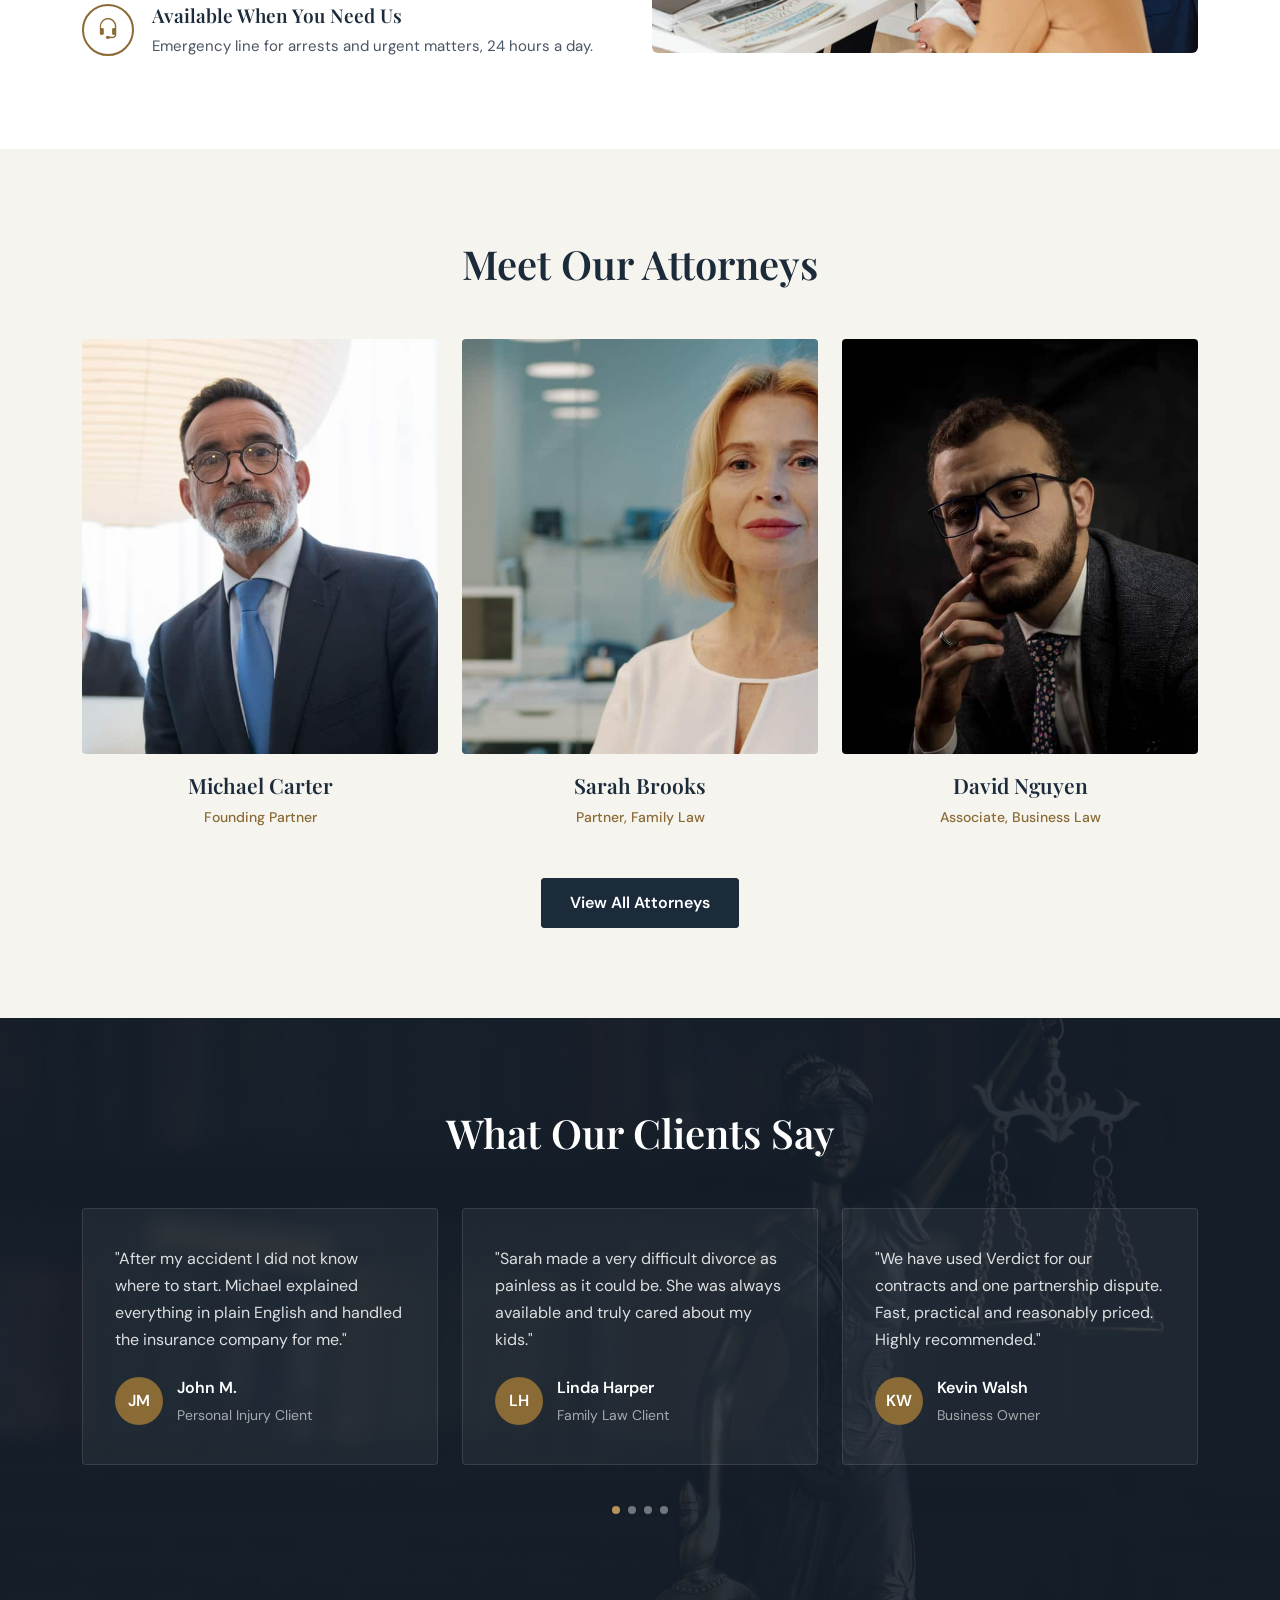
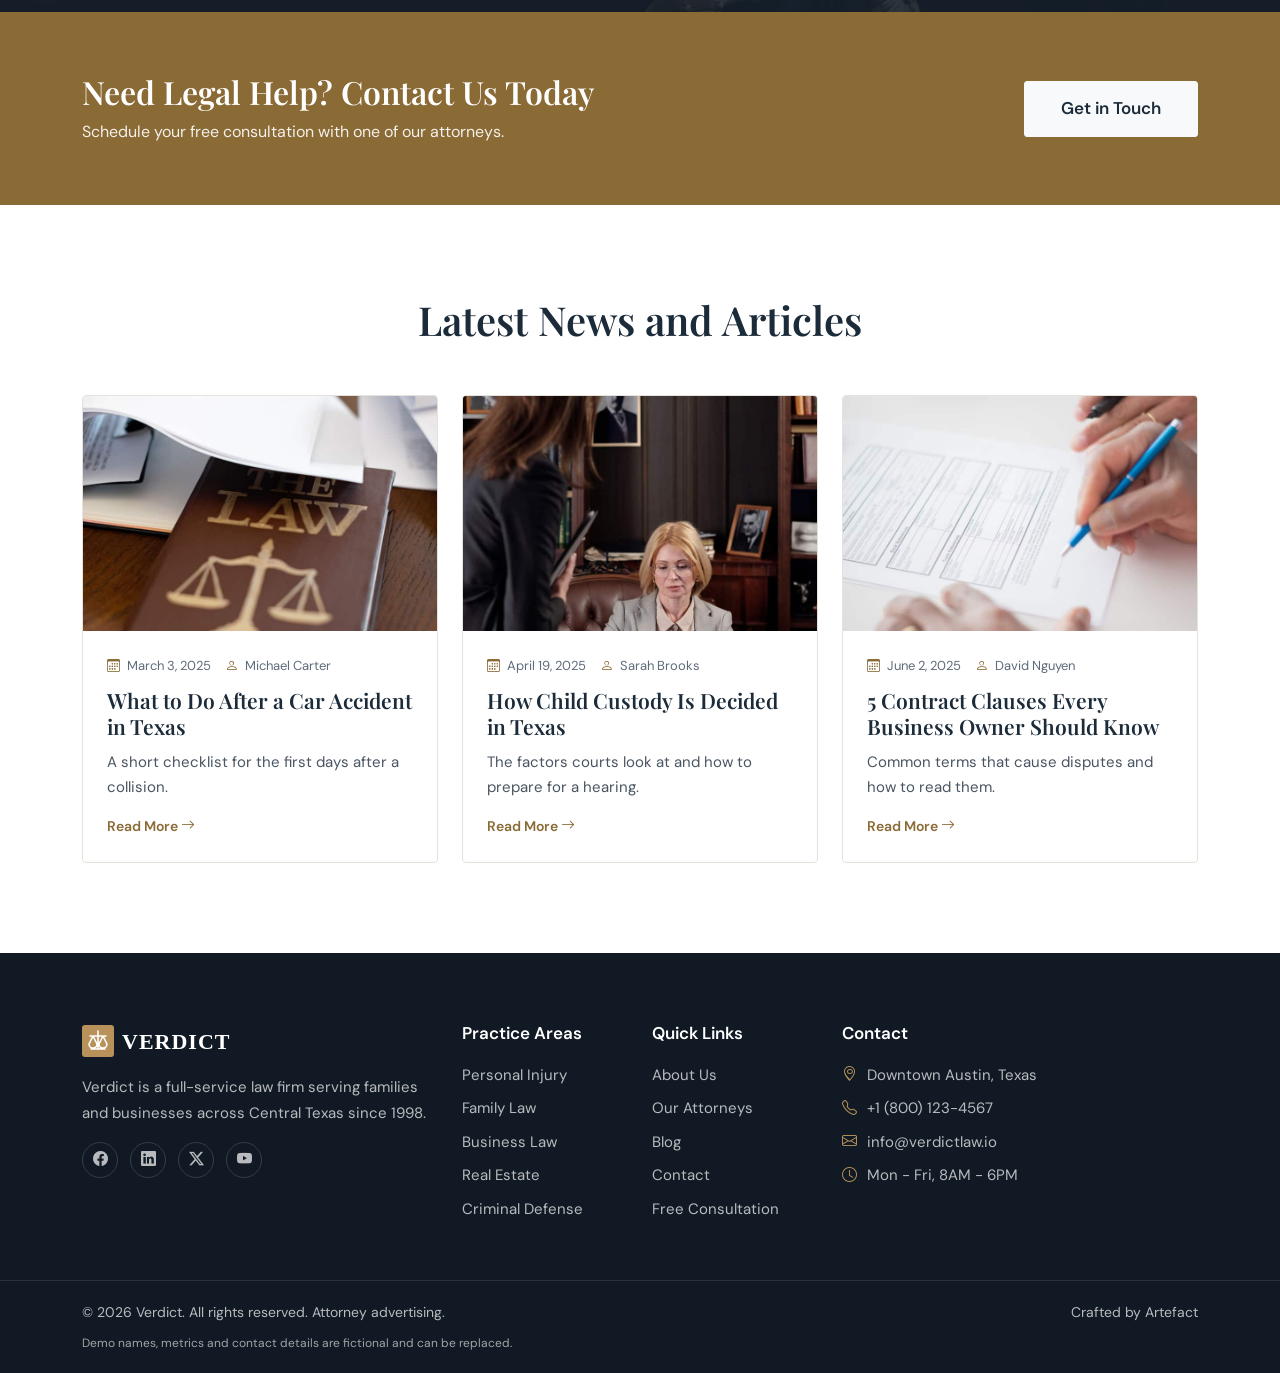
==== commit f745d85b: "google map on contact, new portrait, keyboard access to team links" ====
--- a/index.html
+++ b/index.html
@@ -128,7 +128,7 @@
         <div class="col-6 col-md-3">
           <div class="stat-item">
             <div class="stat-number" data-counter="6">6</div>
-            <div class="stat-label">Practice Areas</div>
+            <div class="stat-label">Attorneys</div>
           </div>
         </div>
       </div>
--- a/assets/css/style.css
+++ b/assets/css/style.css
@@ -540,8 +540,15 @@
   transition: bottom .3s;
 }
 
-.team-card:hover .team-social {
+.team-card:hover .team-social,
+.team-card:focus-within .team-social {
   bottom: 0;
+}
+
+@media (hover: none) {
+  .team-card .team-social {
+    bottom: 0;
+  }
 }
 
 .team-card .team-social a {
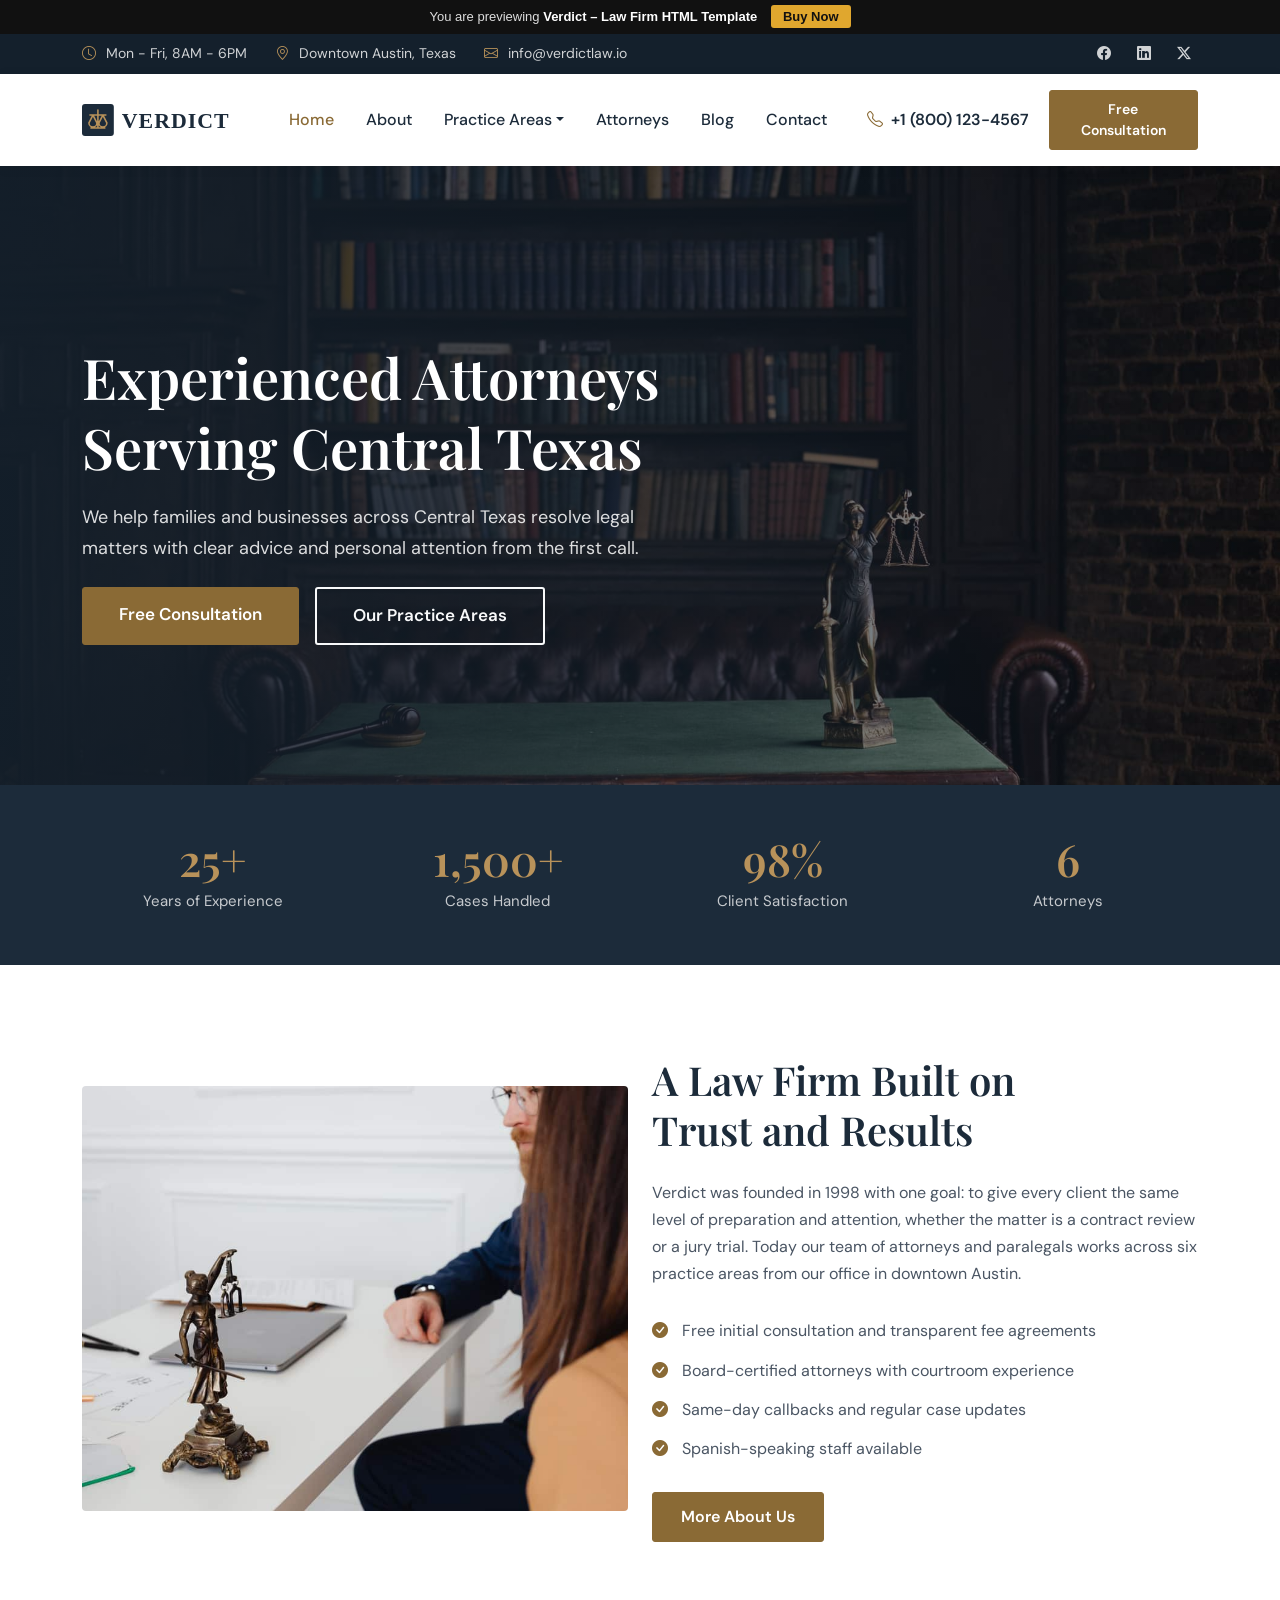
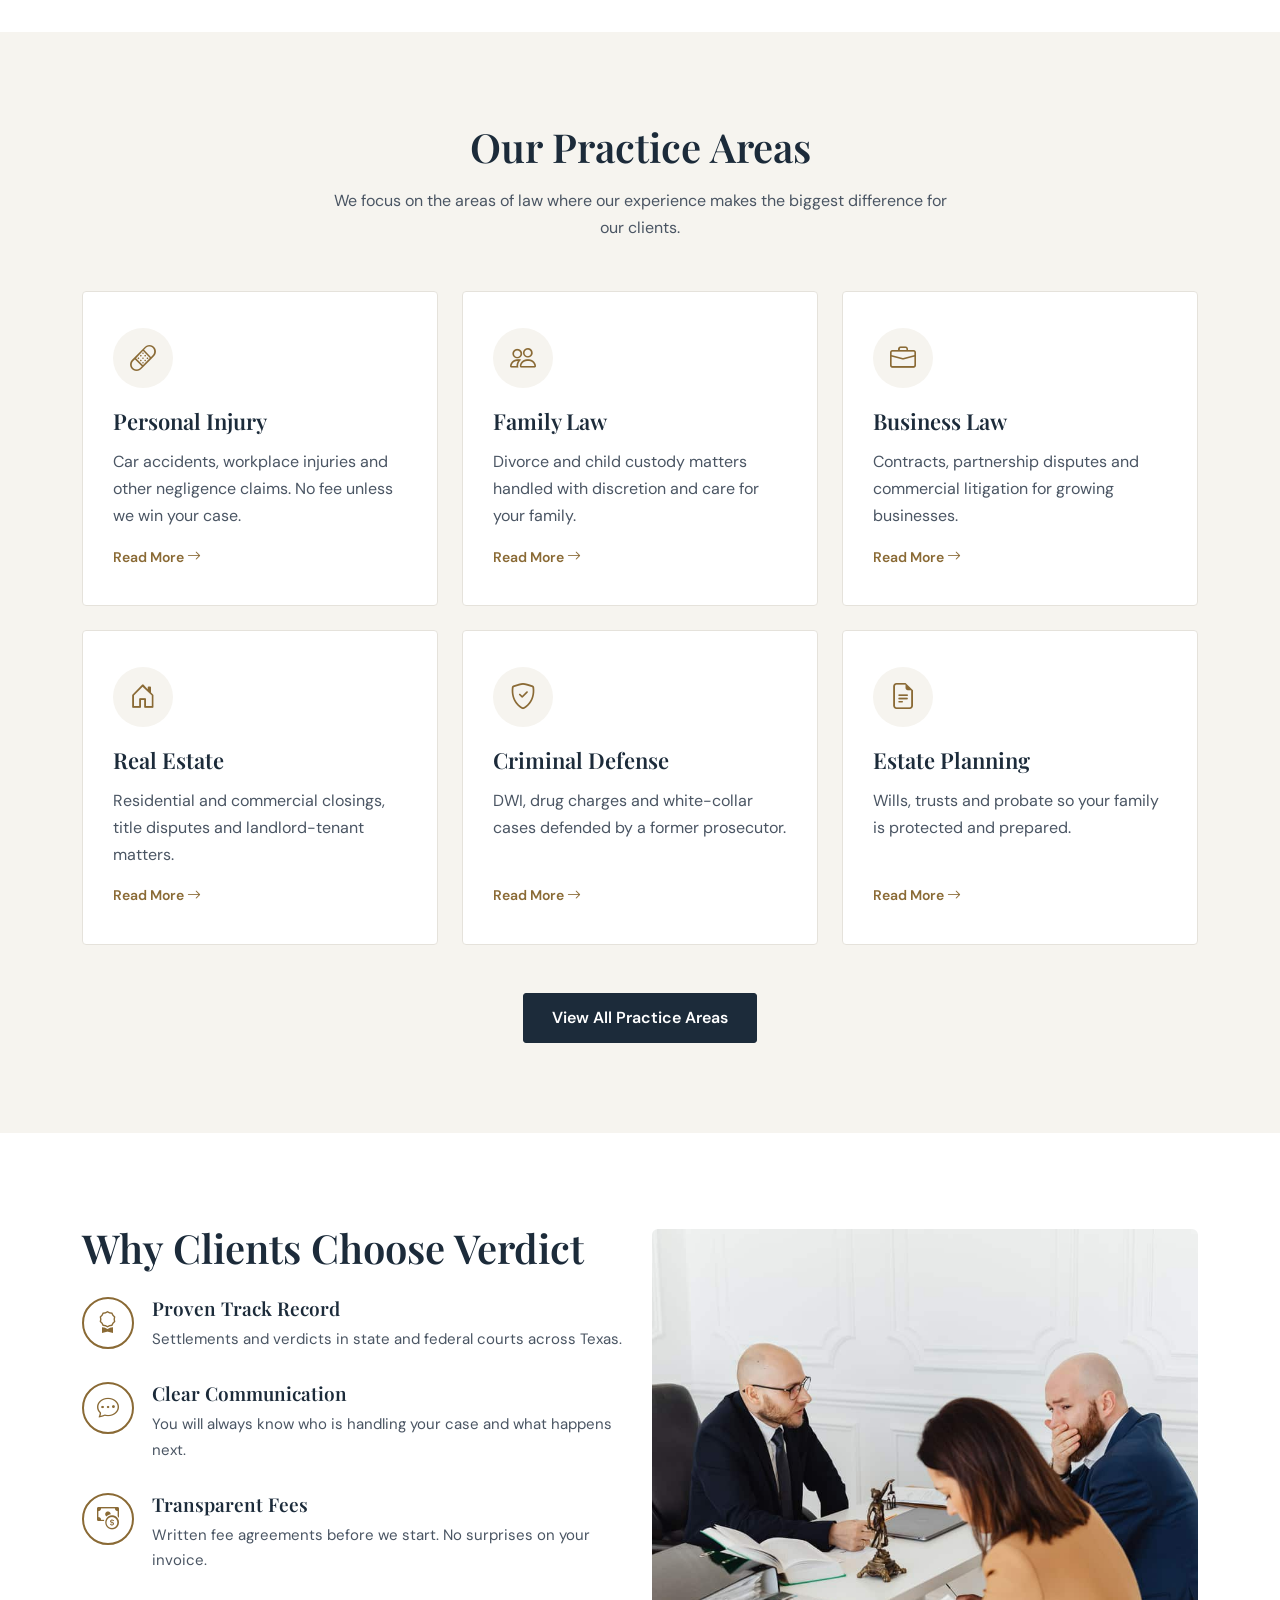
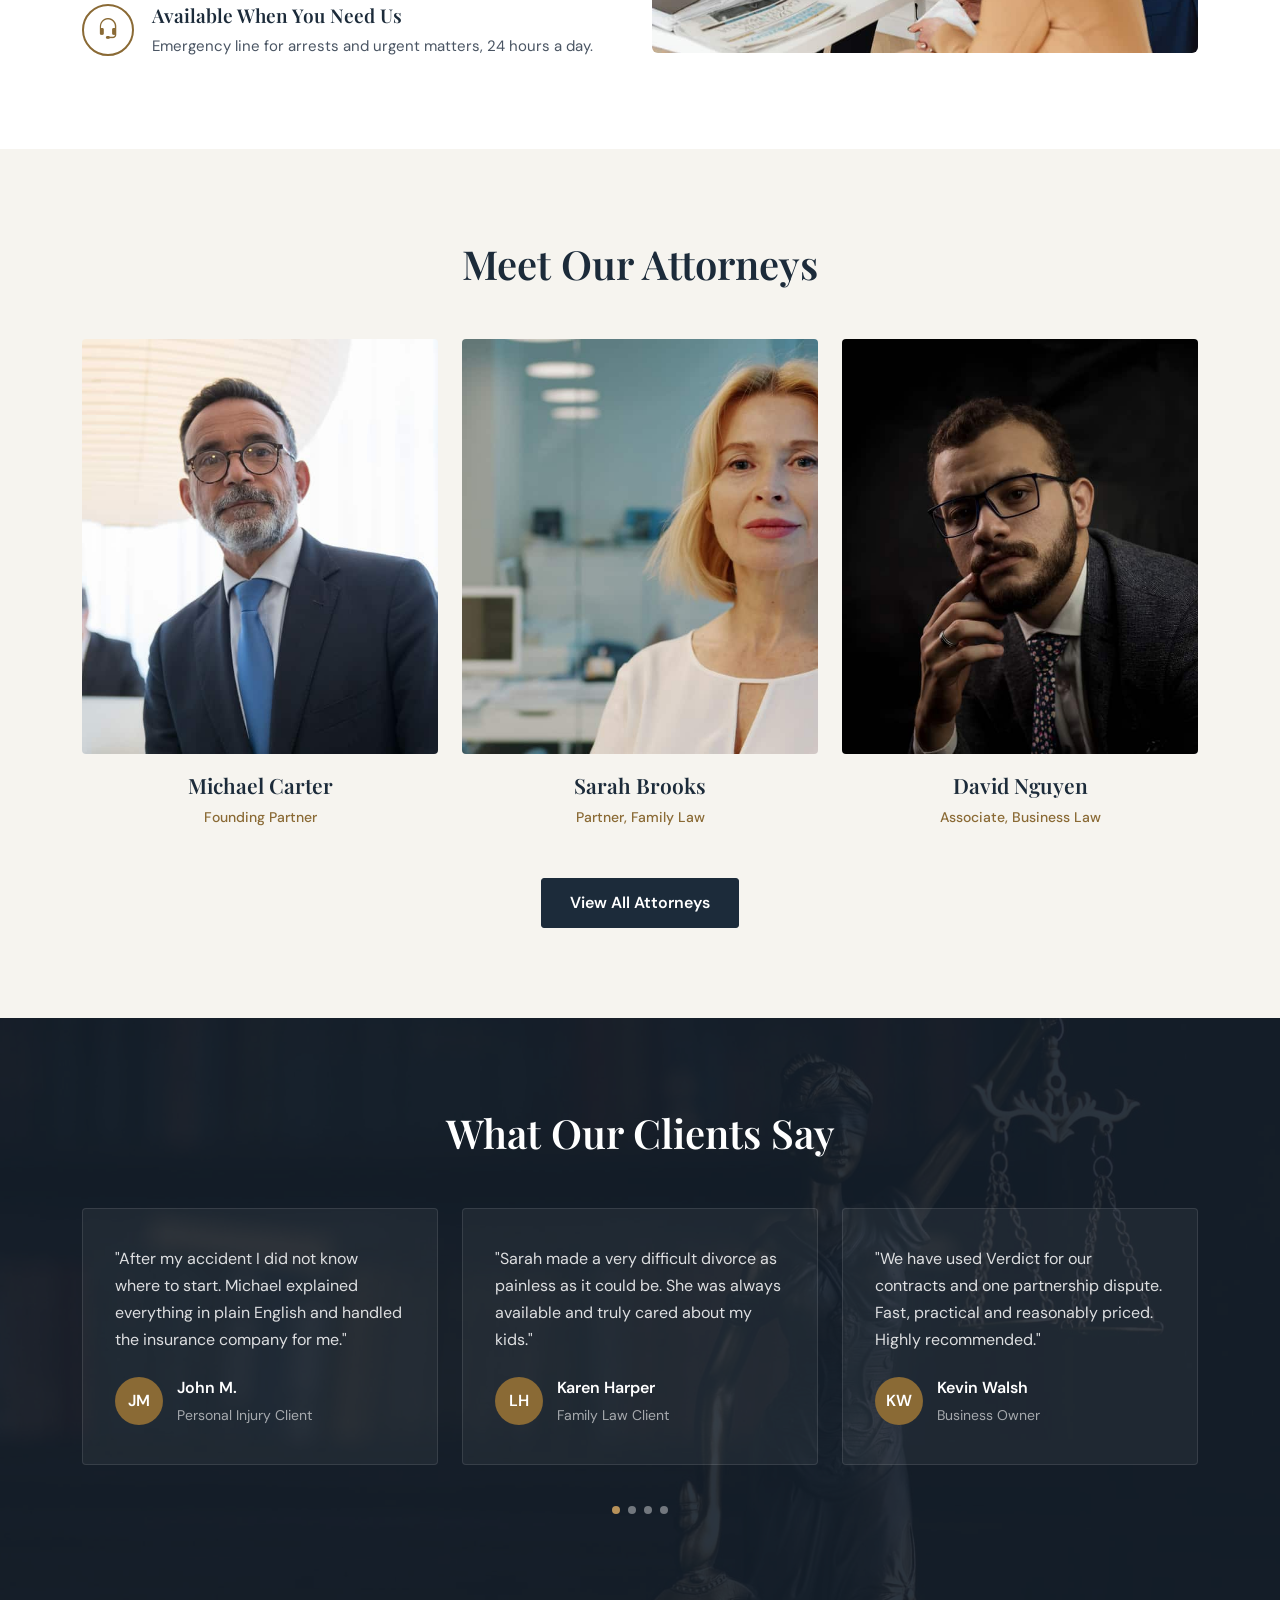
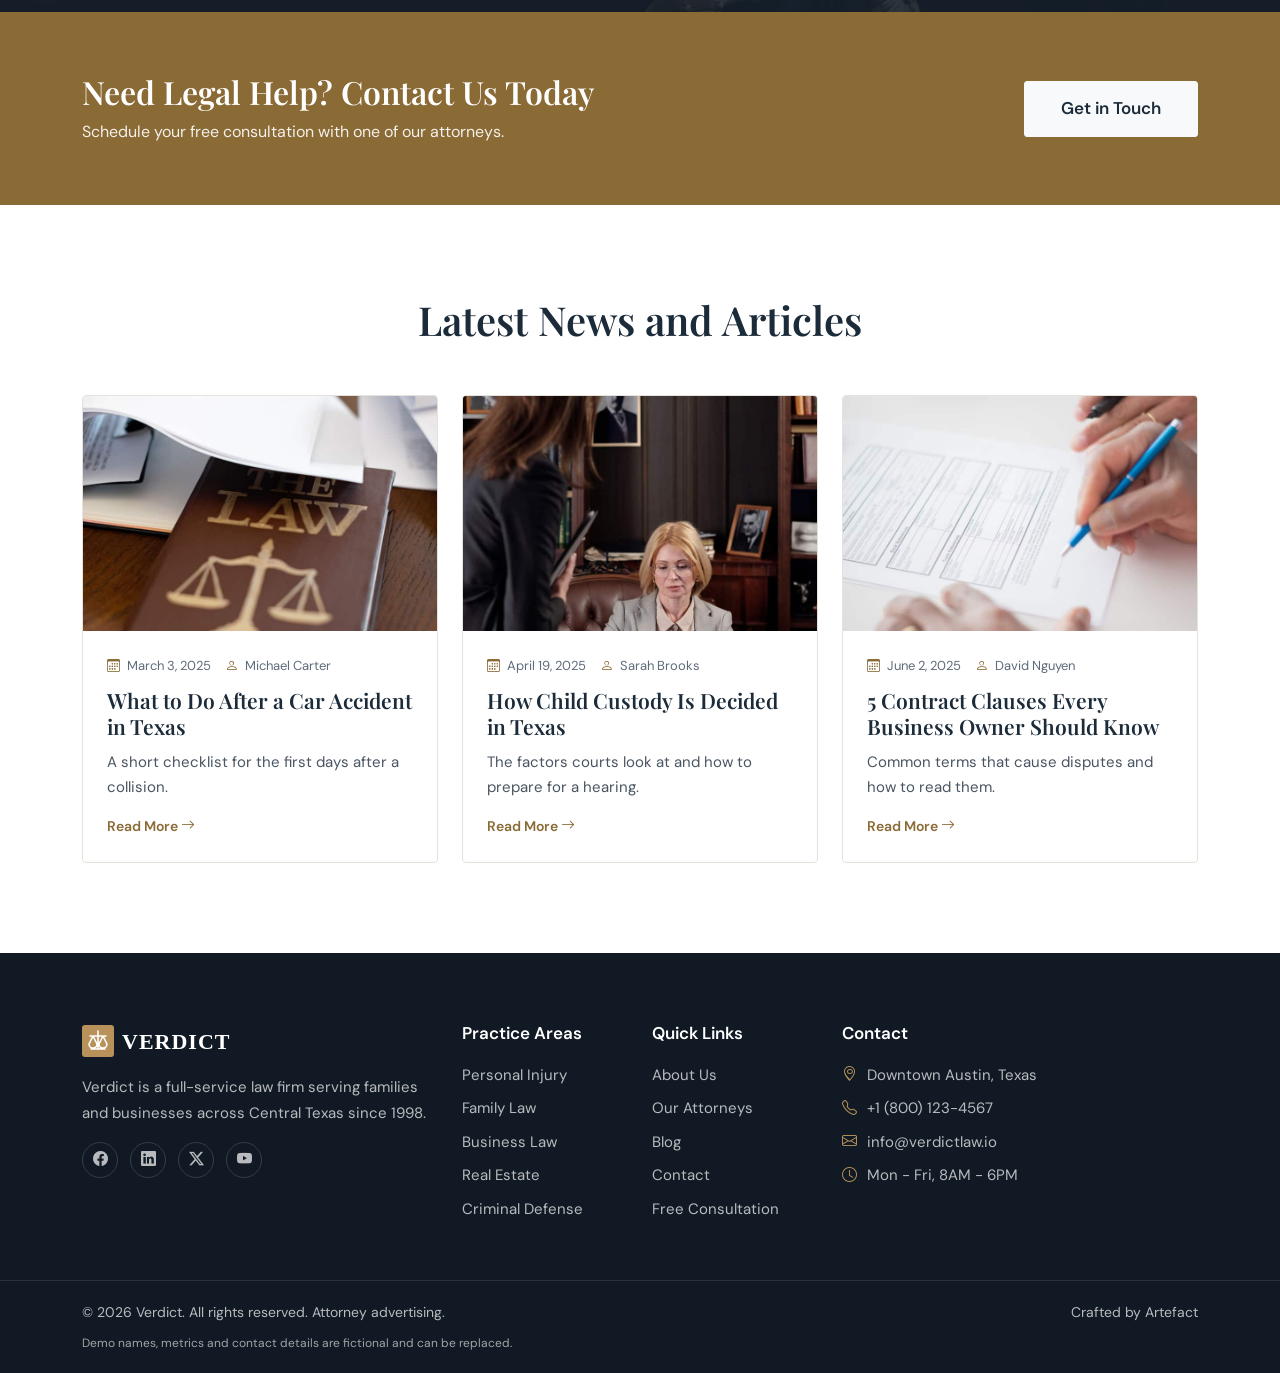
==== commit 121ea1e5: "fix preview bar over sticky header, english map, faq focus" ====
--- a/index.html
+++ b/index.html
@@ -343,7 +343,7 @@
               <p>"Sarah made a very difficult divorce as painless as it could be. She was always available and truly cared about my kids."</p>
               <div class="author">
                 <div class="avatar">LH</div>
-                <div><strong>Linda Harper</strong><small>Family Law Client</small></div>
+                <div><strong>Karen Harper</strong><small>Family Law Client</small></div>
               </div>
             </div>
           </div>
--- a/assets/css/style.css
+++ b/assets/css/style.css
@@ -1039,13 +1039,13 @@
   box-shadow: none;
 }
 
-.accordion-button:focus-visible {
-  box-shadow: 0 0 0 3px rgba(184, 146, 90, .3);
-}
-
 .accordion-button:focus {
   box-shadow: none;
   border-color: var(--border);
+}
+
+.accordion-button:focus-visible {
+  box-shadow: 0 0 0 3px rgba(184, 146, 90, .3);
 }
 
 .accordion-body {
--- a/assets/css/preview-bar.css
+++ b/assets/css/preview-bar.css
@@ -1,4 +1,4 @@
-.template-preview-bar{position:sticky;top:0;z-index:2000;background:#111;color:#ddd;font:13px/1.4 Arial,sans-serif;text-align:center;padding:8px 12px}
+.template-preview-bar{position:relative;z-index:2000;background:#111;color:#ddd;font:13px/1.4 Arial,sans-serif;text-align:center;padding:8px 12px}
 .template-preview-bar strong{color:#fff}
-.template-preview-bar a{color:#fff;background:#e0a72e;padding:4px 12px;border-radius:3px;margin-left:10px;text-decoration:none;font-weight:bold}
-.template-preview-bar a:hover{background:#c8931f}
+.template-preview-bar a{color:#111;background:#e0a72e;padding:4px 12px;border-radius:3px;margin-left:10px;text-decoration:none;font-weight:bold}
+.template-preview-bar a:hover{background:#f0bc4a}
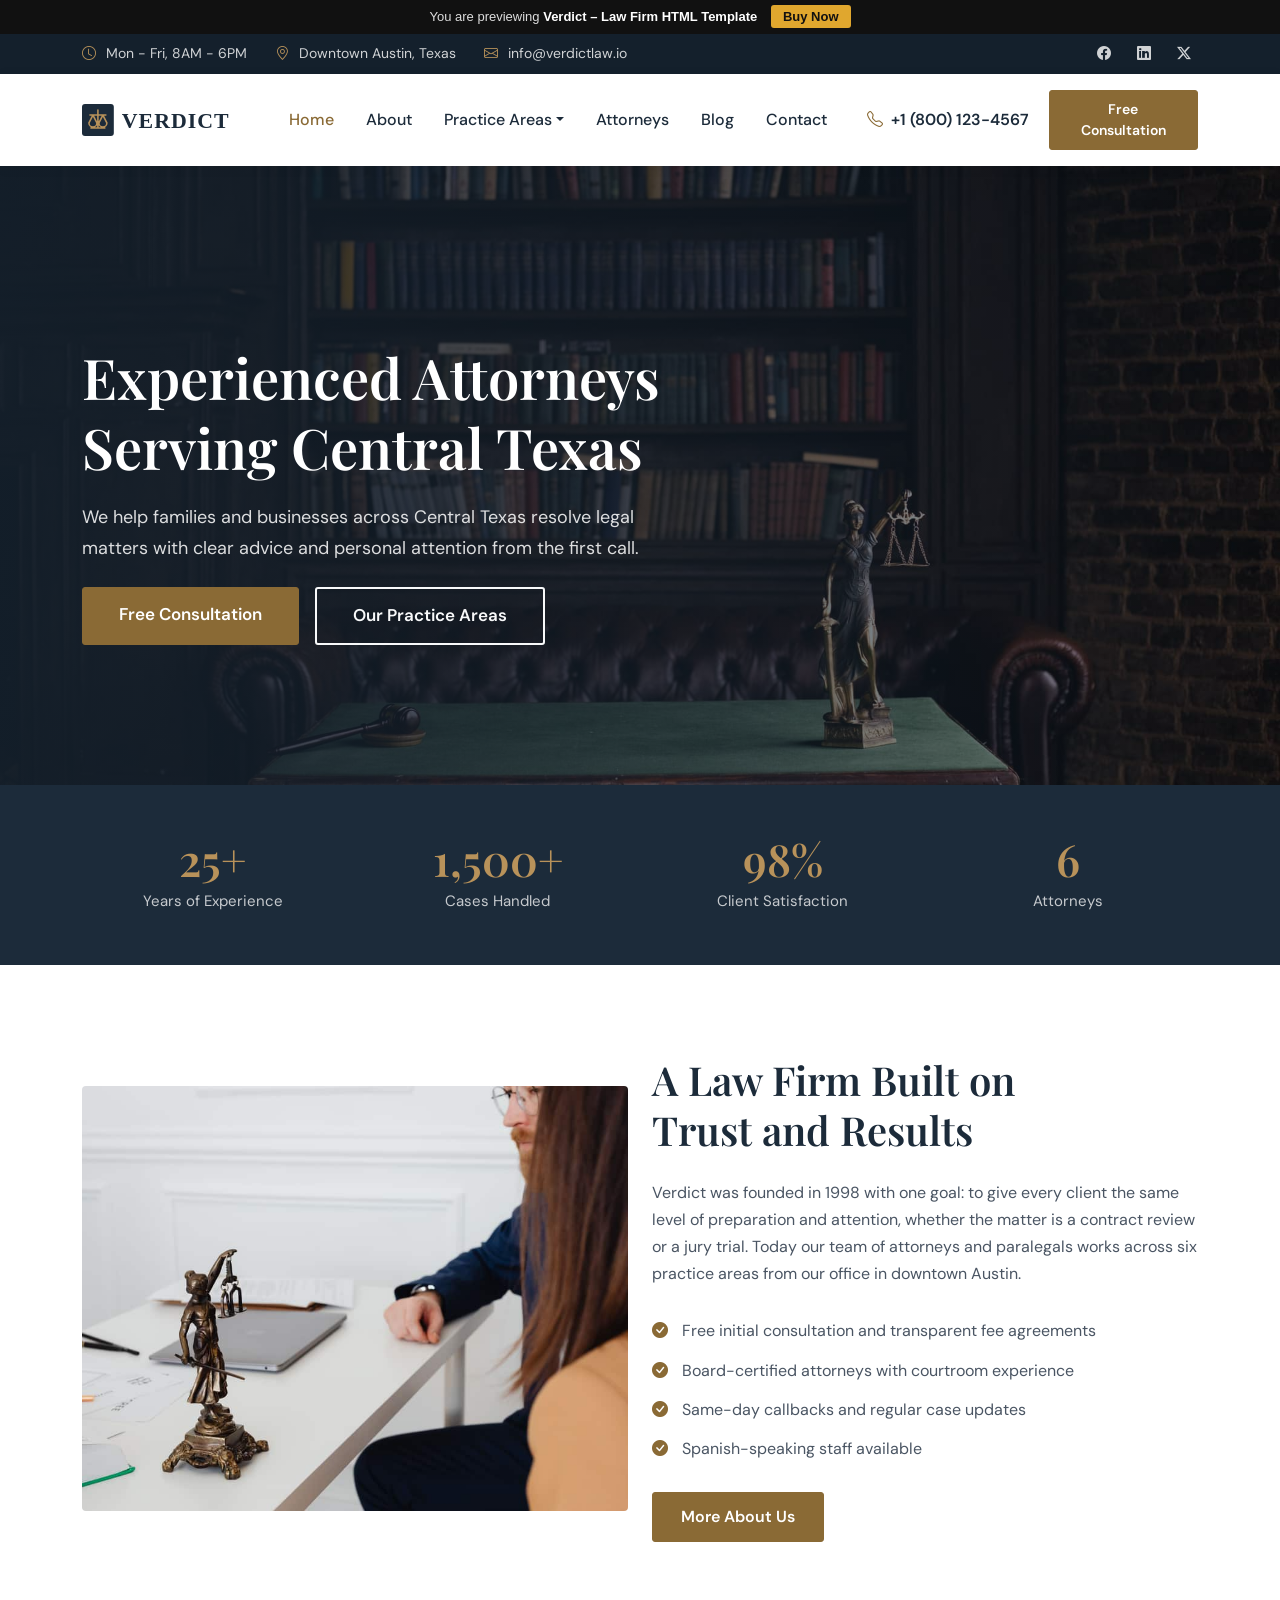
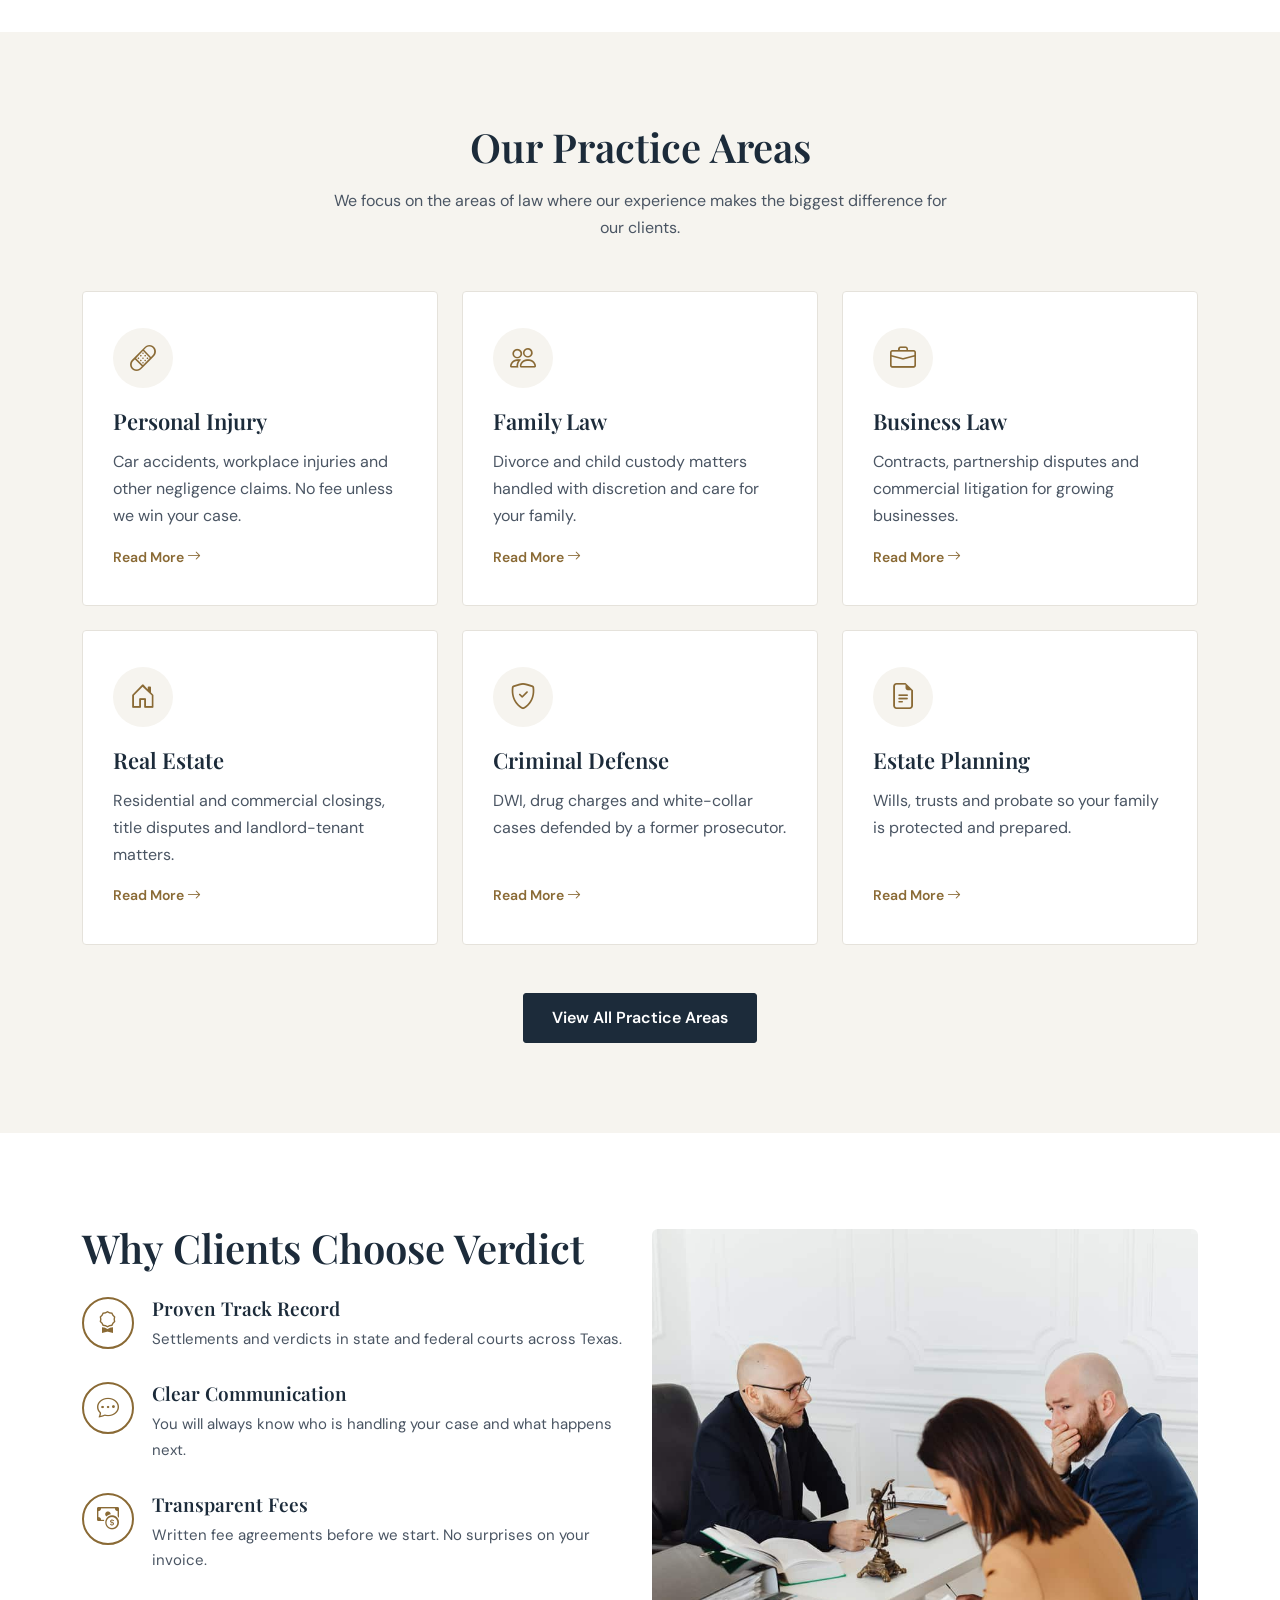
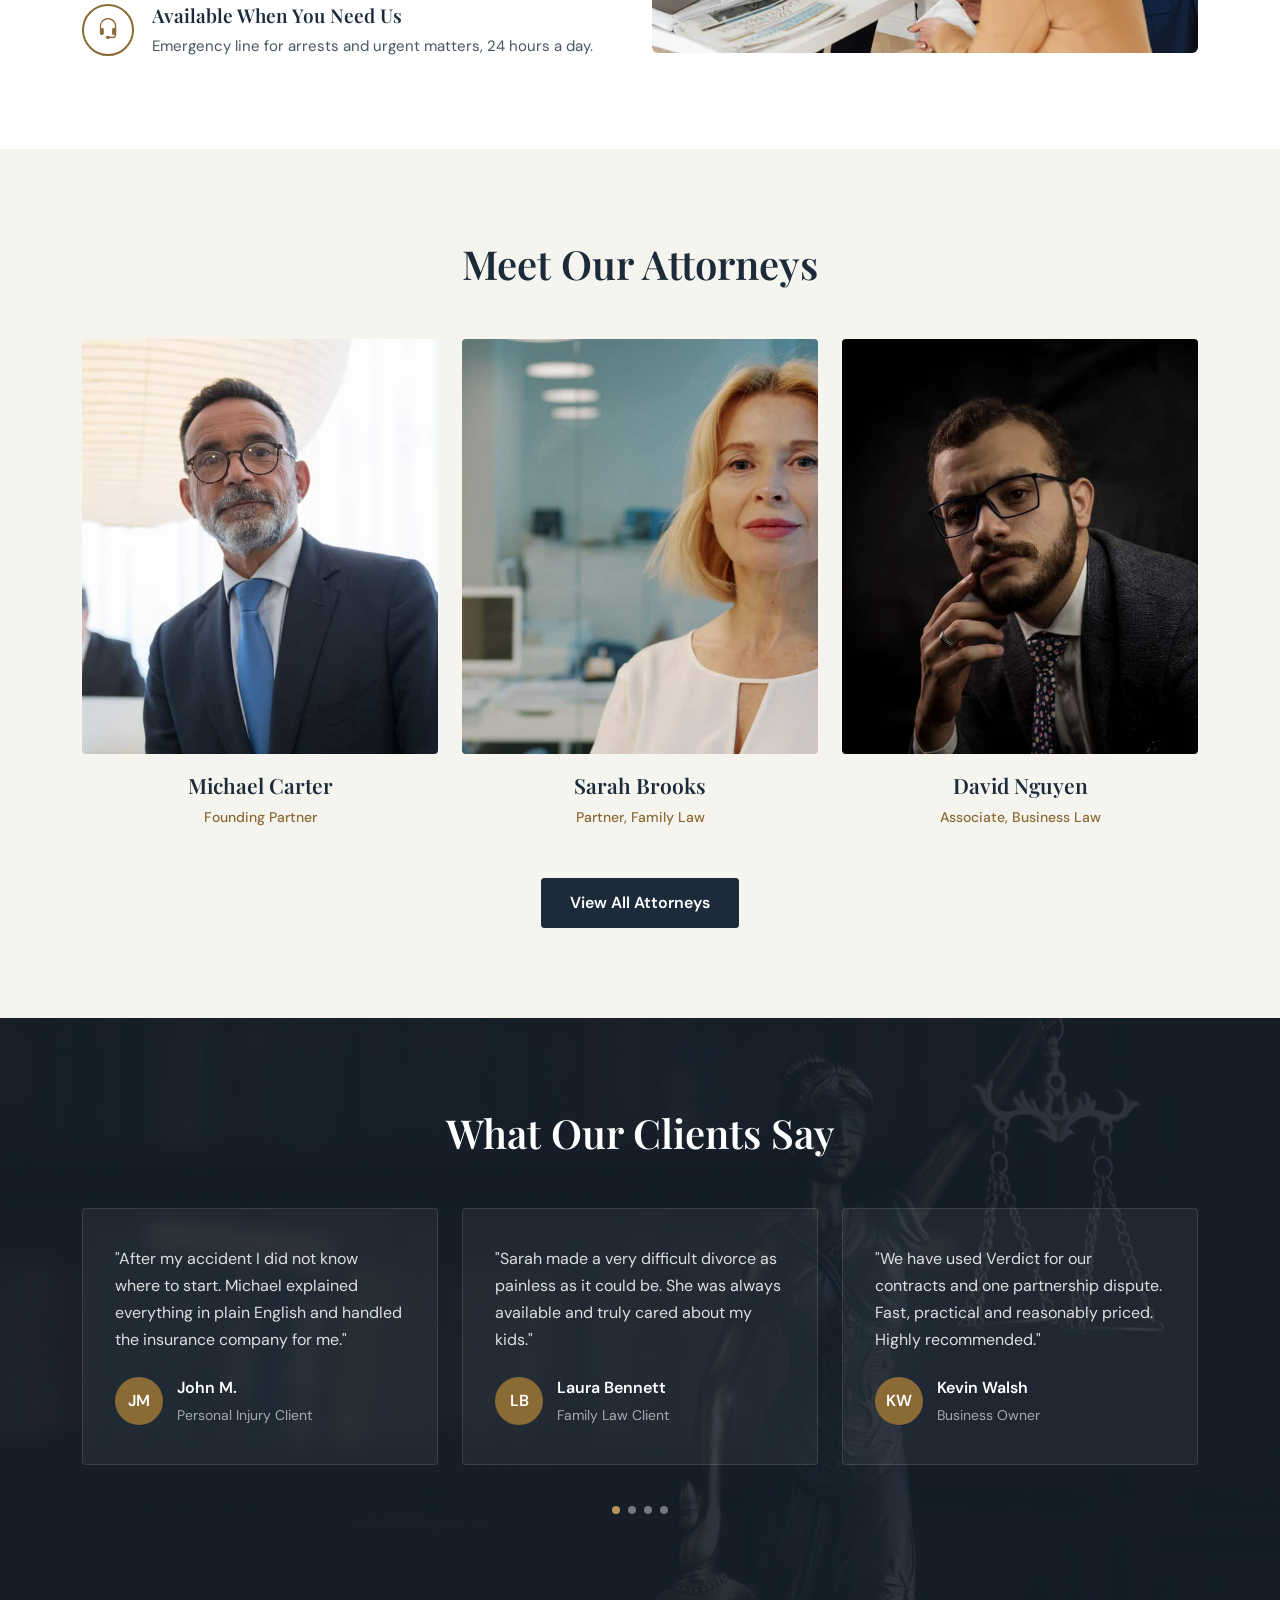
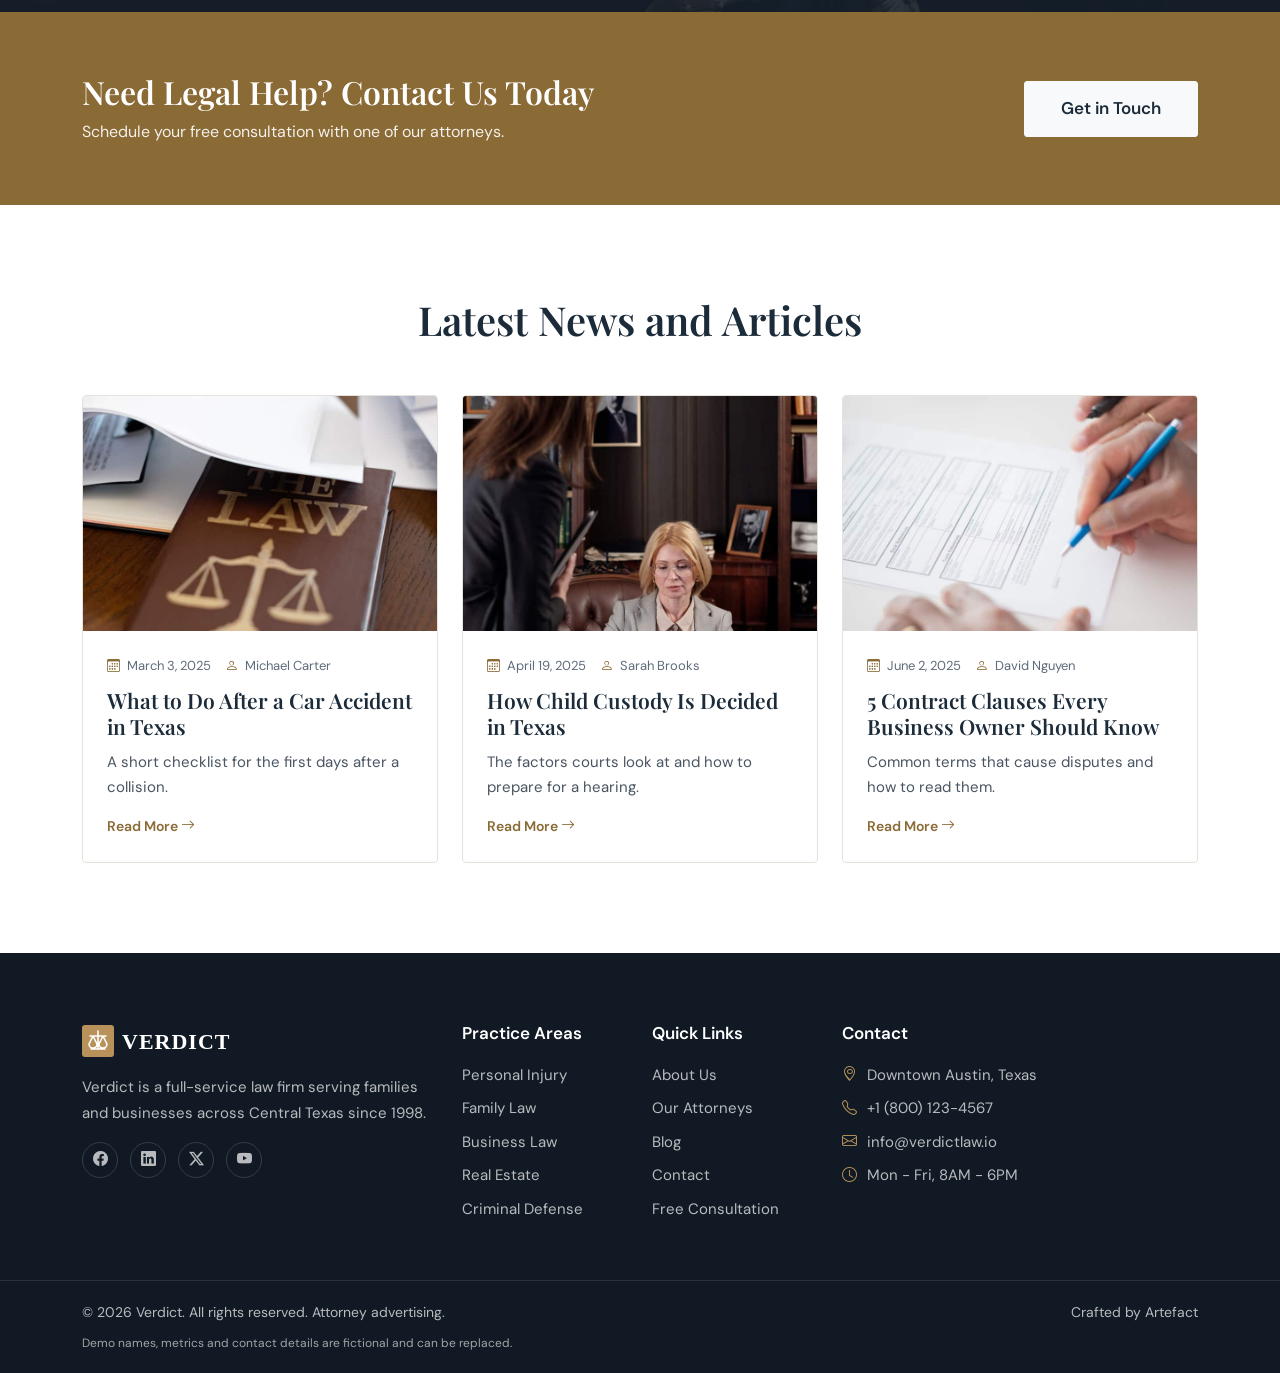
==== commit 3eebb1e0: "rename testimonial client" ====
--- a/index.html
+++ b/index.html
@@ -342,8 +342,8 @@
             <div class="testimonial-item">
               <p>"Sarah made a very difficult divorce as painless as it could be. She was always available and truly cared about my kids."</p>
               <div class="author">
-                <div class="avatar">LH</div>
-                <div><strong>Karen Harper</strong><small>Family Law Client</small></div>
+                <div class="avatar">LB</div>
+                <div><strong>Laura Bennett</strong><small>Family Law Client</small></div>
               </div>
             </div>
           </div>
